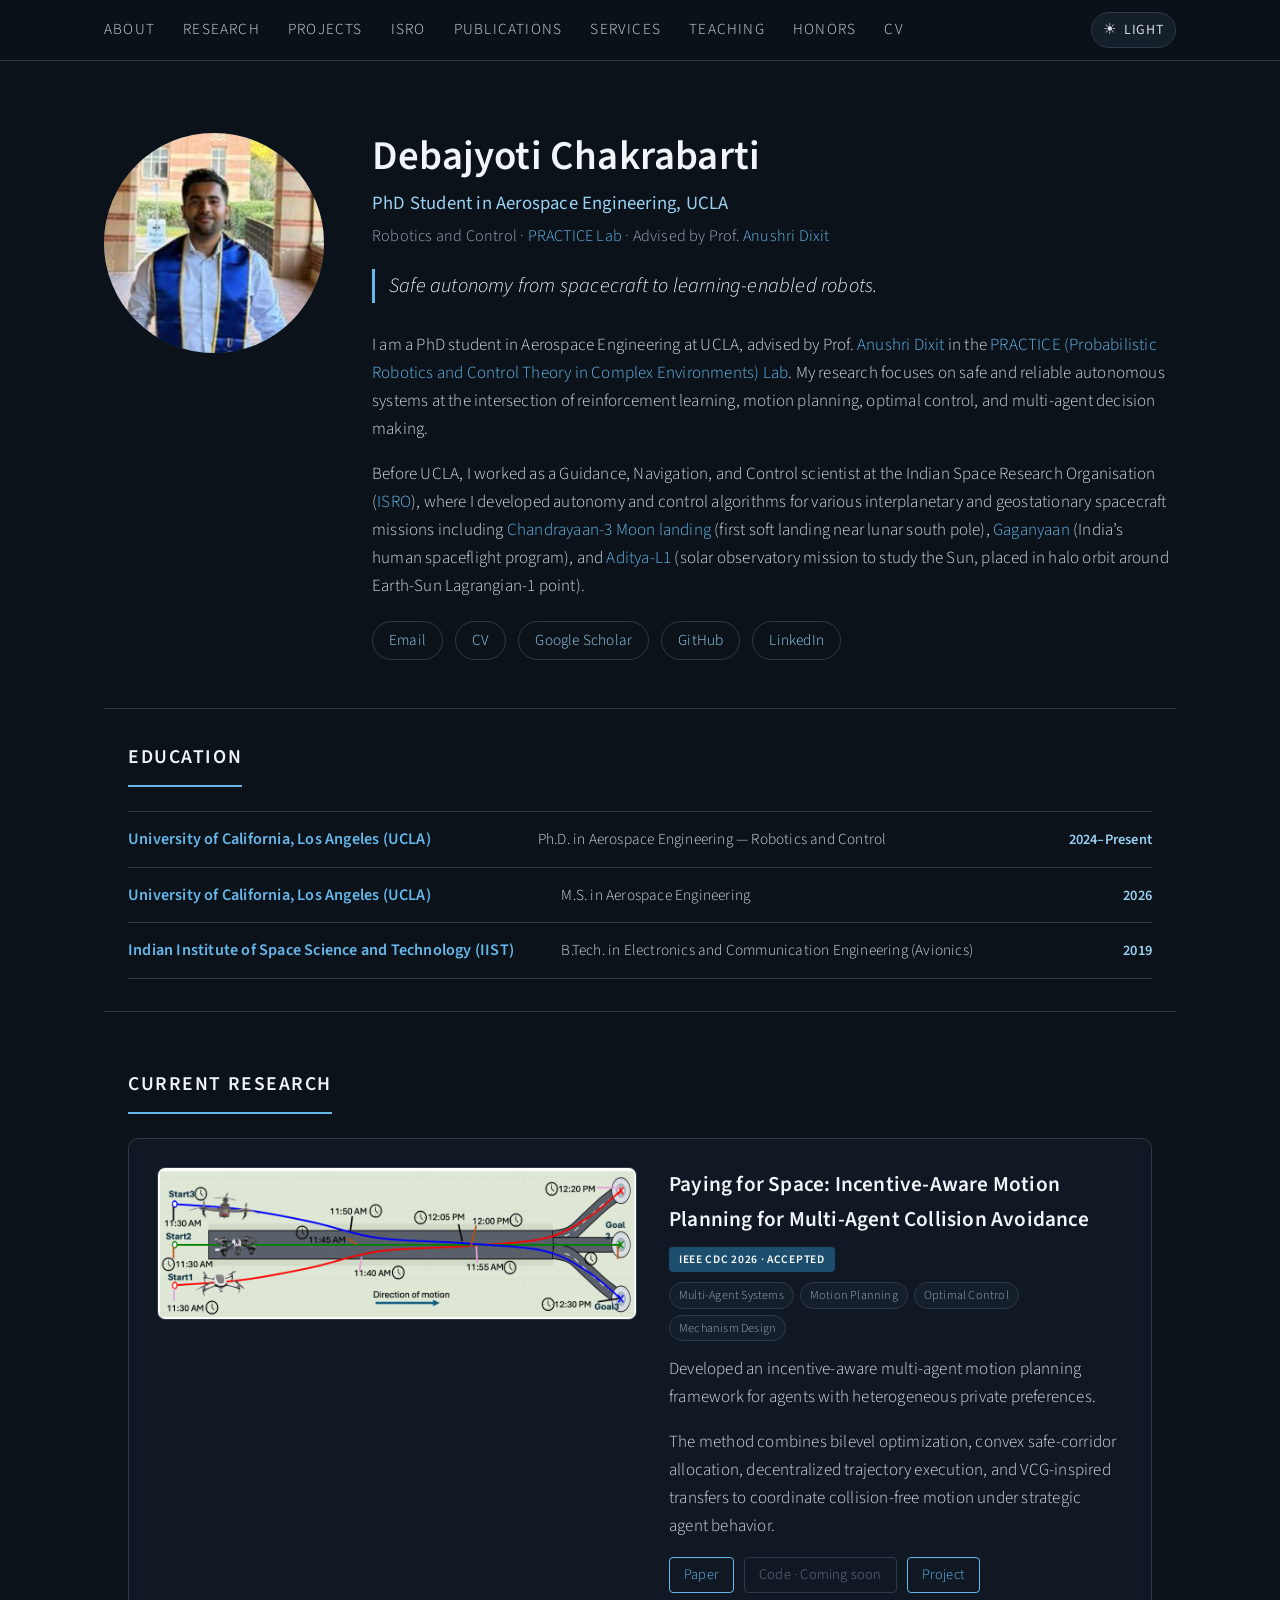
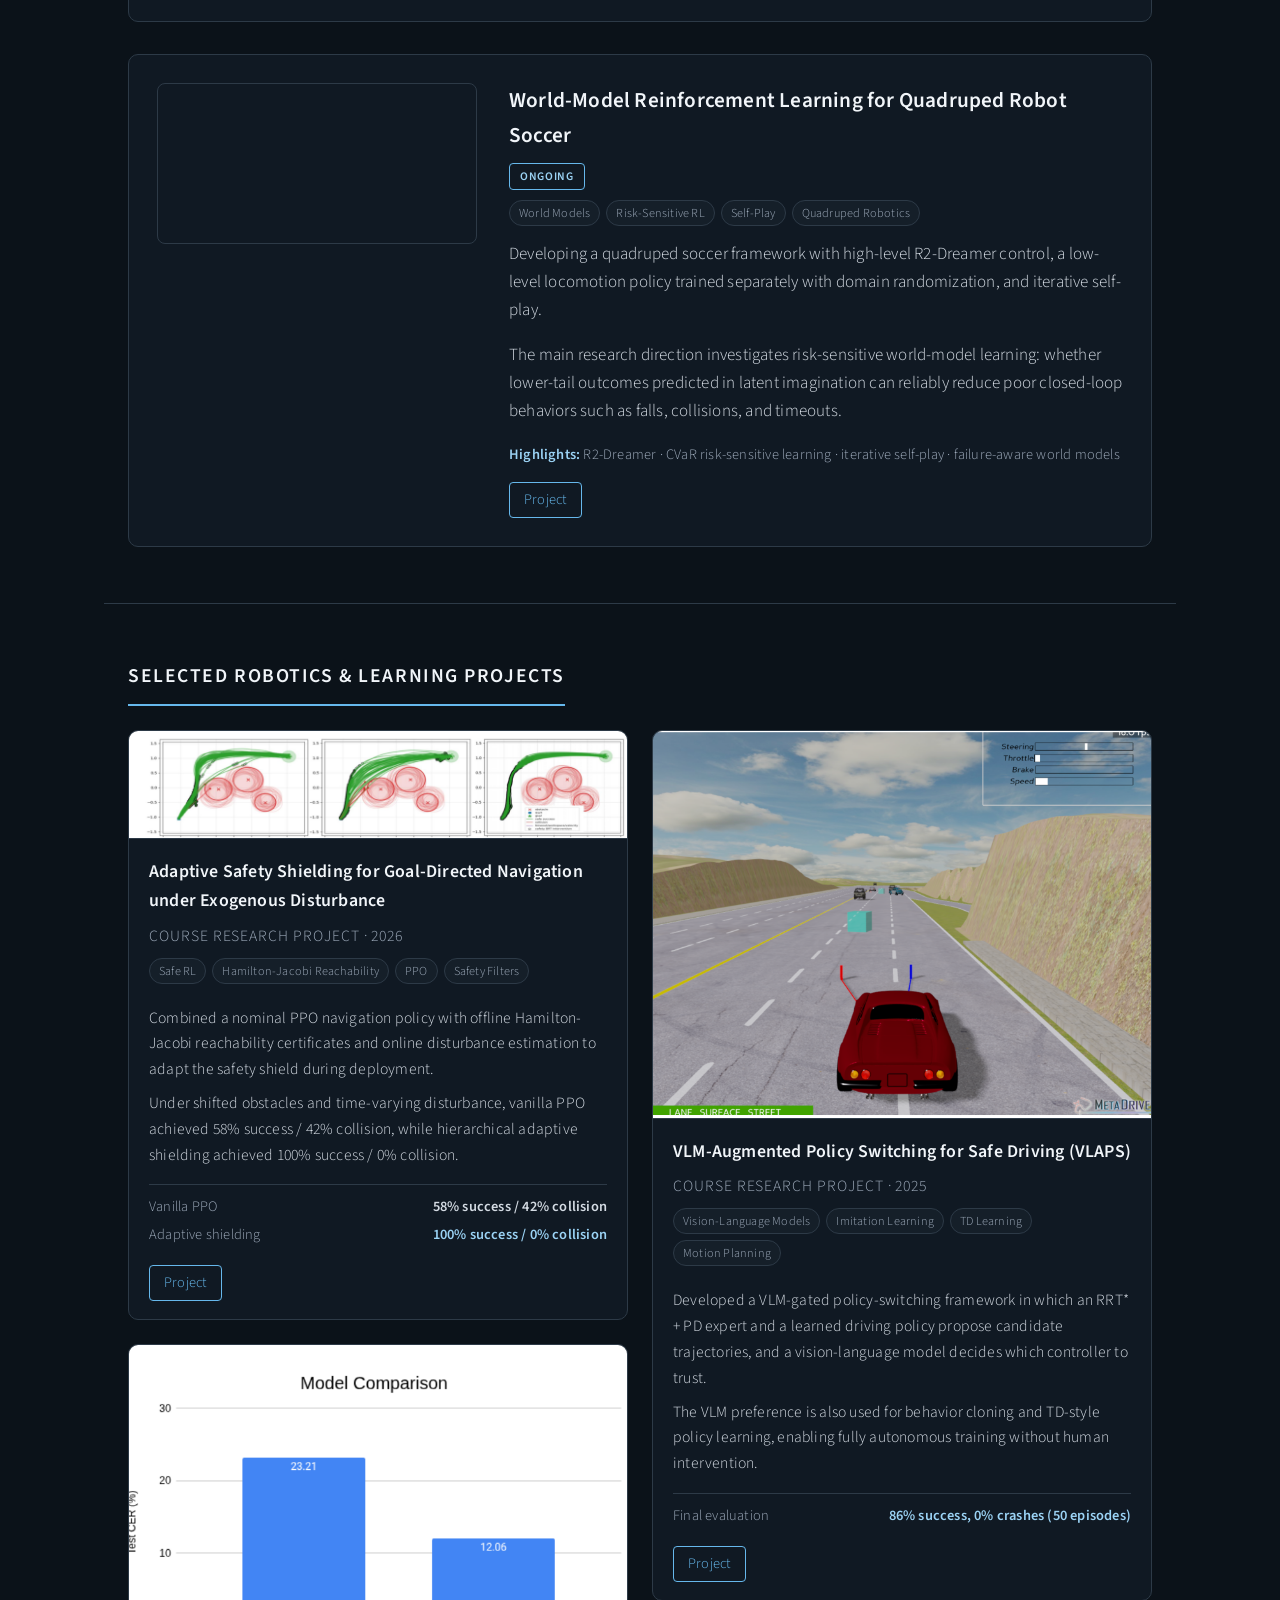
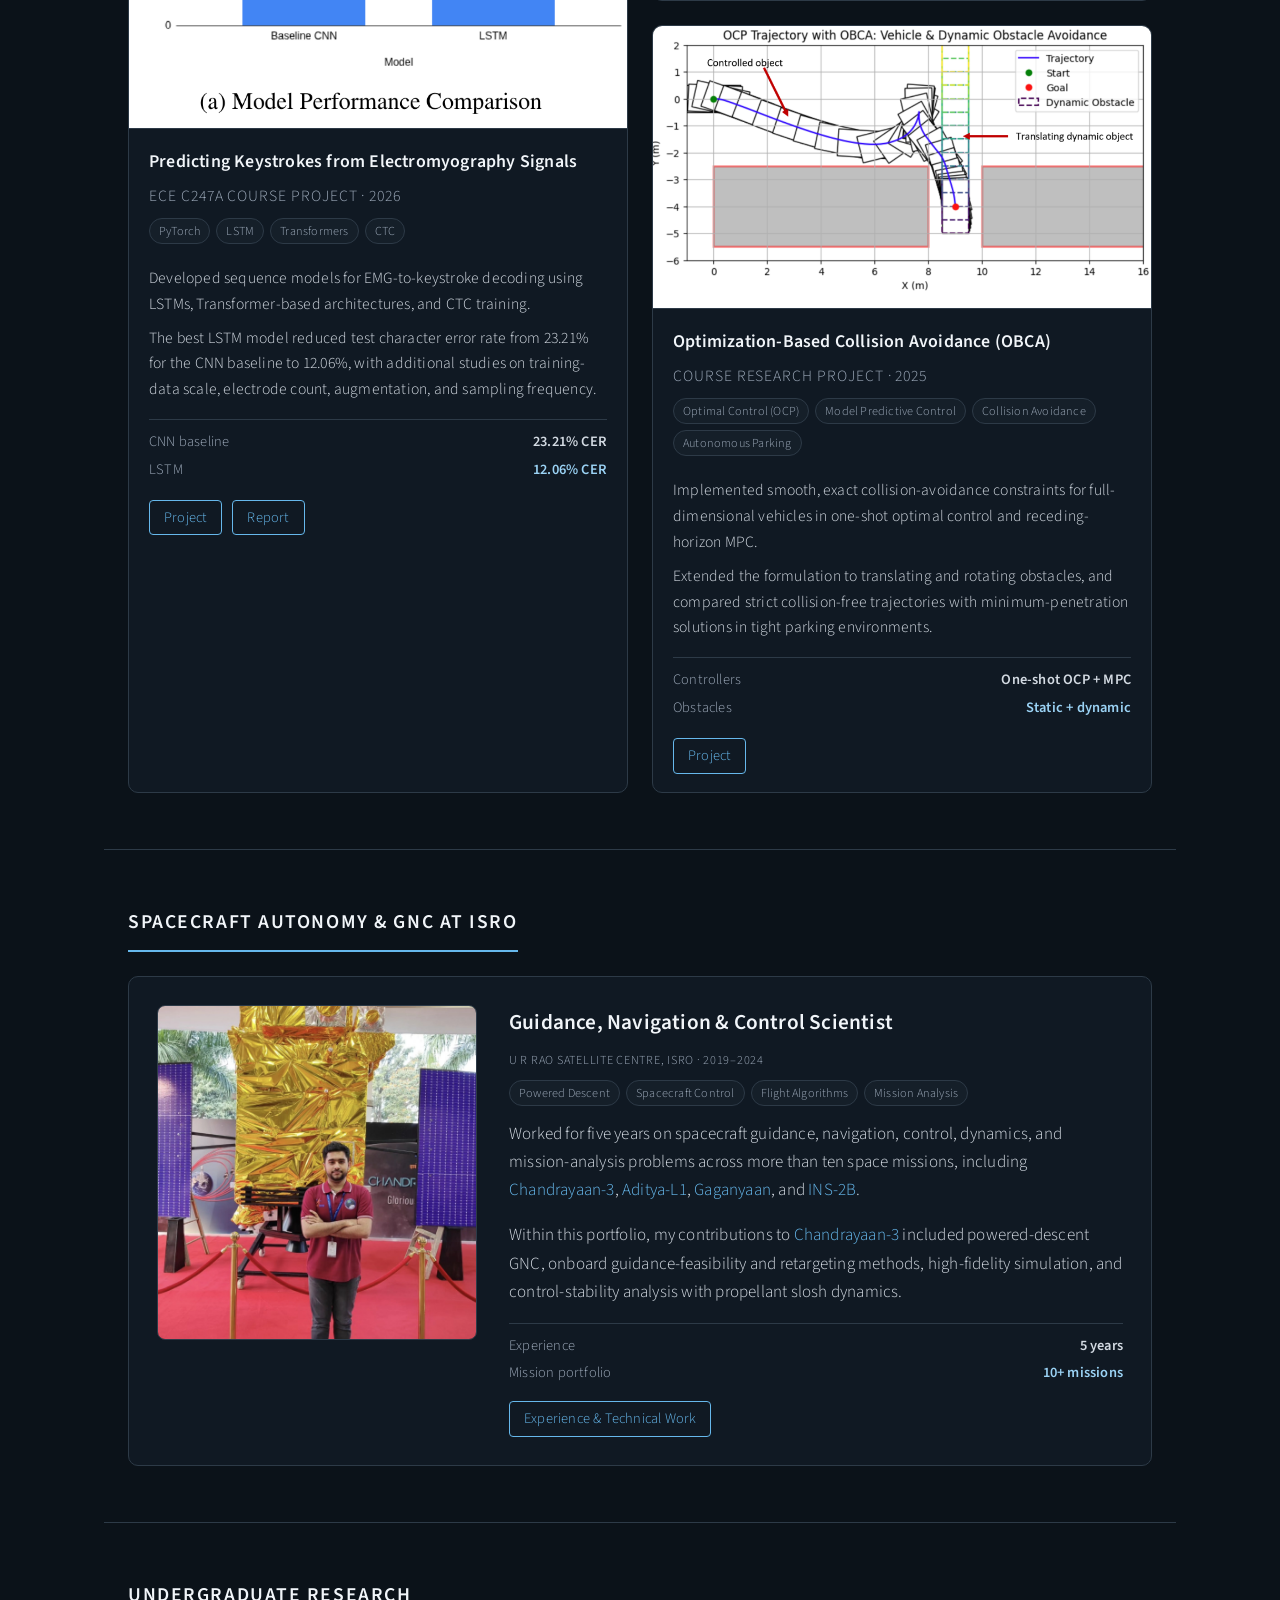
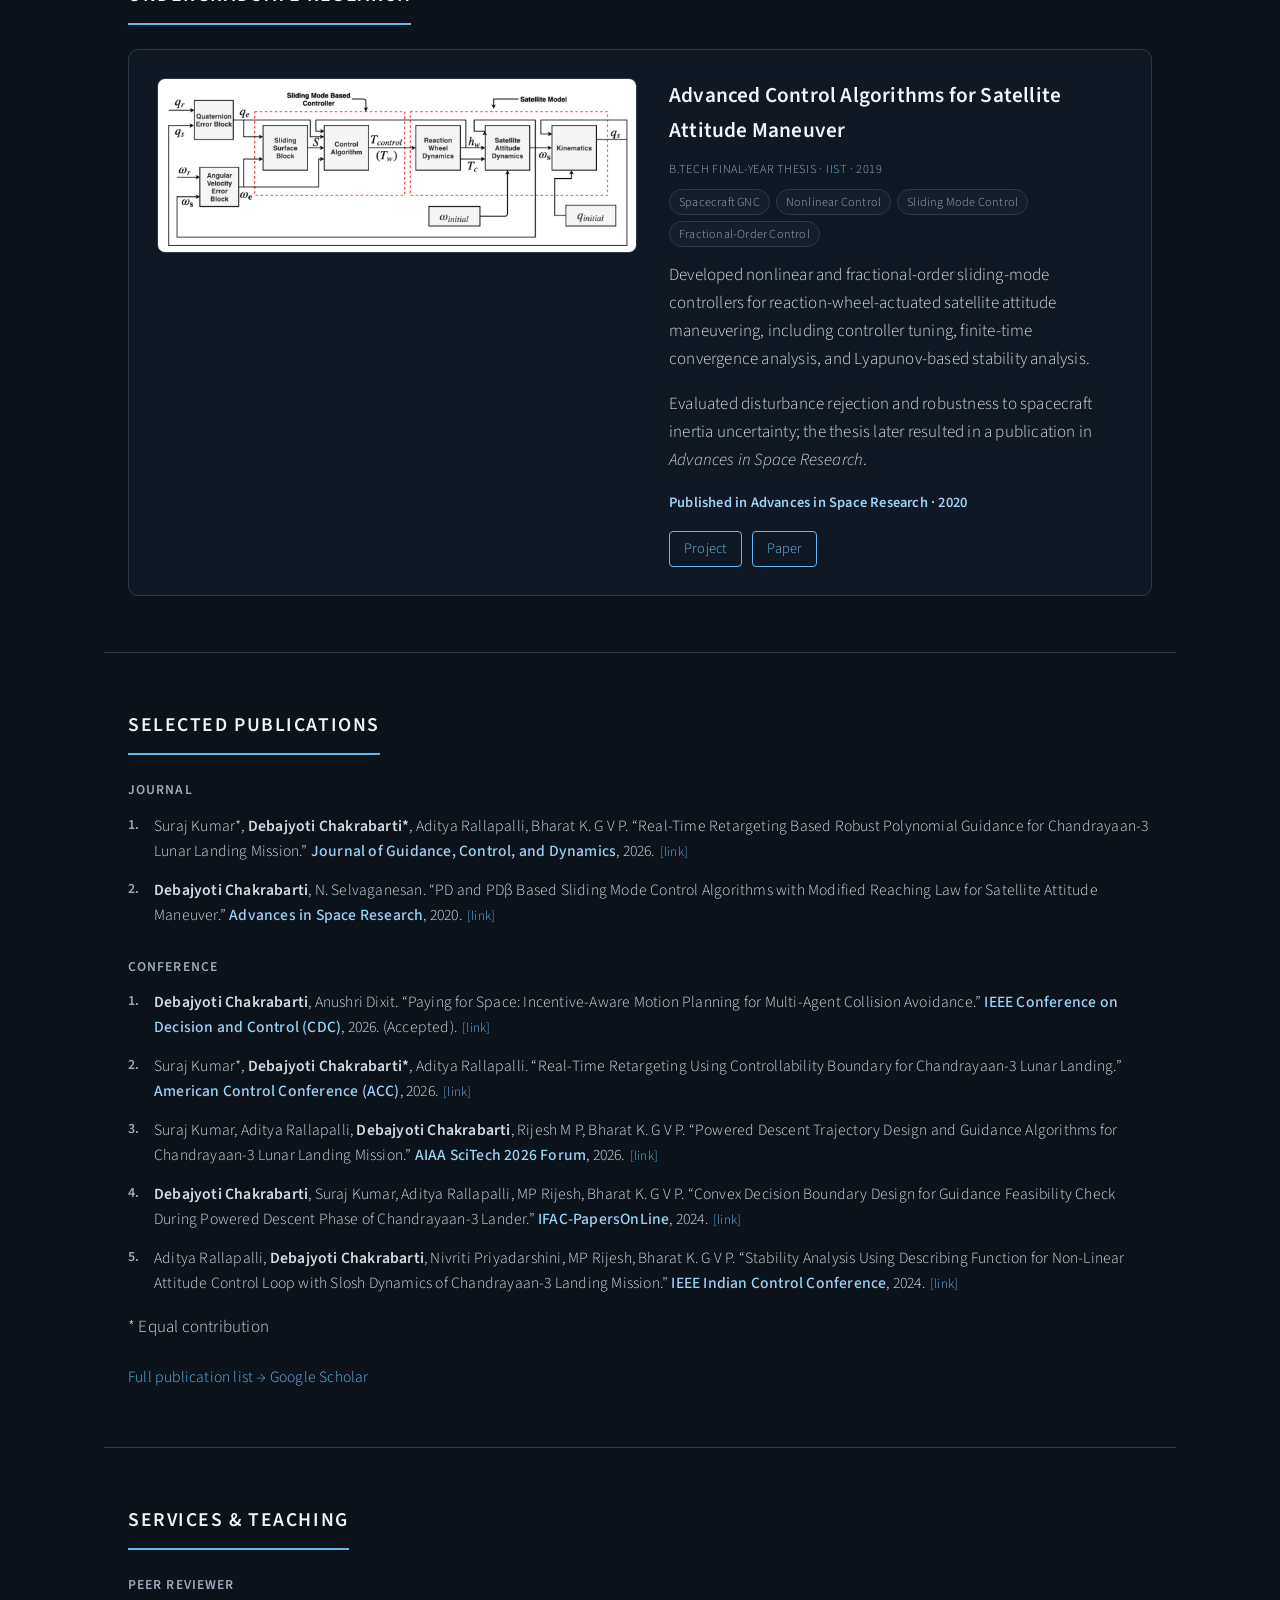
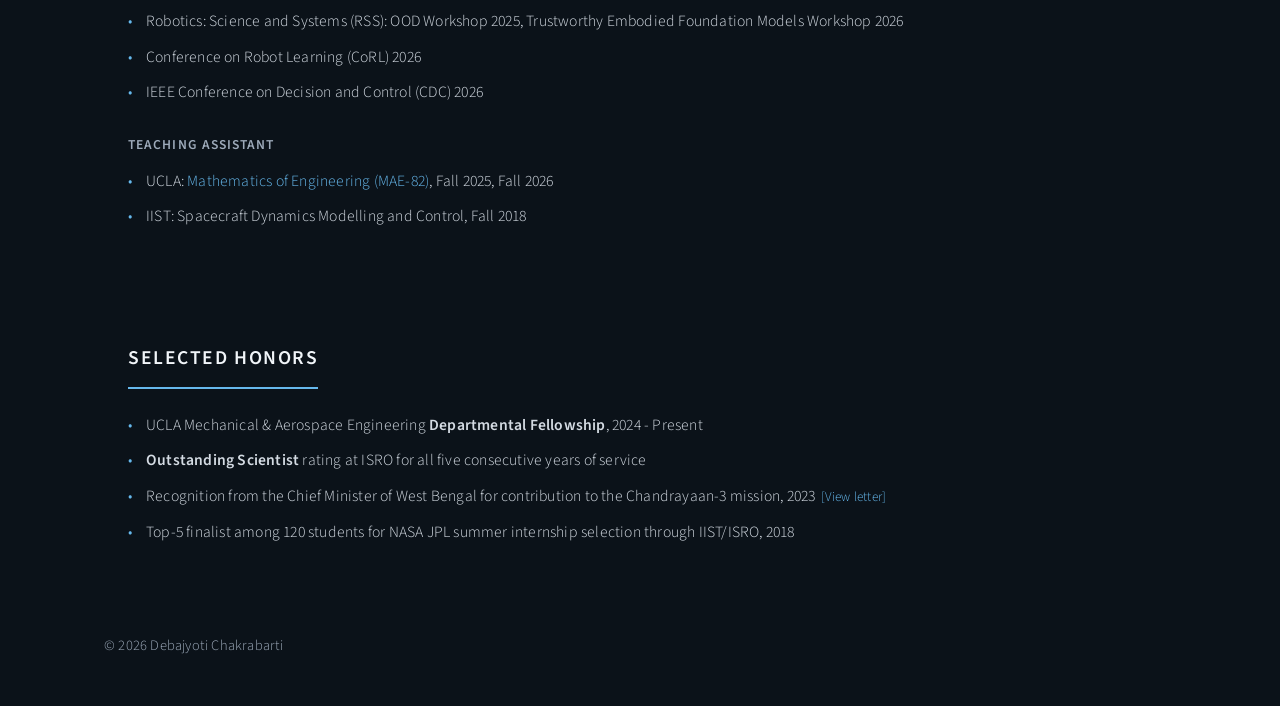
==== index.html @ e248efa3 "Refine Gaganyaan description" ====
<!DOCTYPE html>
<html lang="en">

<head>
    <meta charset="UTF-8" />
    <meta name="viewport" content="width=device-width, initial-scale=1" />
    <link href="https://fonts.googleapis.com/css2?family=Source+Sans+Pro:wght@200;300;400;600;700;900&display=swap"
        rel="stylesheet">
    <link rel="stylesheet" type="text/css" href="assets/css/style.css" />
    <script src="assets/js/theme.js"></script>
    <title>Debajyoti Chakrabarti</title>
    <link rel="icon" type="image/x-icon" href="assets/images/ucla.ico">
</head>

<body>
    <header id="header">
        <nav class="container nav">
            <a href="#about">About</a>
            <a href="#research">Research</a>
            <a href="#projects">Projects</a>
            <a href="#isro">ISRO</a>
            <a href="#publications">Publications</a>
            <a href="#service">Services</a>
            <a href="#teaching">Teaching</a>
            <a href="#honors">Honors</a>
            <a href="assets/pdf/Debajyoti_Chakrabarti_CV.pdf" target="_blank" rel="noopener">CV</a>
            <button class="theme-toggle" type="button" data-theme-toggle aria-label="Switch color theme">
                <span class="theme-toggle-icon" aria-hidden="true">&#9790;</span>
                <span class="theme-toggle-label">Dark</span>
            </button>
        </nav>
    </header>

    <main class="container">
        <section id="about" class="hero">
            <div class="avatar-placeholder" aria-hidden="true"><img src="assets/images/profile.png"
                    alt="Debajyoti Chakrabarti" class="avatar-img" /></div>
            <div class="hero-content">
                <h1>Debajyoti Chakrabarti</h1>
                <p class="role">PhD Student in Aerospace Engineering, UCLA</p>
                <p class="sub-role">Robotics and Control &middot; <a
                        href="https://practice-lab-ucla.github.io/">PRACTICE Lab</a> &middot; Advised by Prof. <a
                        href="https://scholar.google.com/citations?user=ADThnCAAAAAJ&hl=en">Anushri Dixit</a> </p>
                <p class="tagline">Safe autonomy from spacecraft to learning-enabled robots.</p>

                <p>I am a PhD student in Aerospace Engineering at UCLA, advised by Prof.  <a href="https://practice-lab-ucla.github.io/people/anushri_dixit/">Anushri Dixit</a> in the
                    <a href="https://practice-lab-ucla.github.io/">PRACTICE (Probabilistic Robotics and Control Theory in Complex Environments) Lab</a>. My research focuses on safe and
                    reliable autonomous systems at the intersection
                    of reinforcement learning, motion planning, optimal control, and multi-agent decision making.</p>

                <p>Before UCLA, I worked as a Guidance, Navigation, and Control scientist at the Indian Space
                    Research Organisation (<a href="https://www.isro.gov.in/">ISRO</a>), where I developed autonomy
                    and control algorithms for various interplanetary and geostationary spacecraft missions including
                    <a href="https://www.isro.gov.in/Chandrayaan3_Details.html">Chandrayaan-3 Moon landing</a> (first soft landing near lunar south pole),
                    <a href="https://www.isro.gov.in/Gaganyaan.html">Gaganyaan</a> (India&rsquo;s human spaceflight program), and
                    <a href="https://www.isro.gov.in/Aditya_L1-MissionDetails.html">Aditya-L1</a> (solar observatory mission to study the Sun, placed in halo orbit around Earth-Sun Lagrangian-1 point).</p>

                <div class="contact-row">
                    <a class="pill" href="mailto:debjyoti@ucla.edu">Email</a>
                    <a class="pill" href="assets/pdf/Debajyoti_Chakrabarti_CV.pdf" target="_blank" rel="noopener">CV</a>
                    <a class="pill" href="https://scholar.google.com/citations?user=LdqQbbIAAAAJ&hl=en">Google
                        Scholar</a>
                    <a class="pill" href="https://github.com/debajyotichakrabarti">GitHub</a>
                    <a class="pill" href="https://linkedin.com/in/debajyoti-chakrabarti">LinkedIn</a>
                </div>
            </div>
        </section>

        <div class="divider"></div>

        <section id="education" class="section section-compact">
            <h2>Education</h2>
            <div class="education-list">
                <div class="edu-row">
                    <div class="edu-institution"><a href="https://www.mae.ucla.edu/">University of California, Los
                            Angeles (UCLA)</a></div>
                    <div class="edu-degree">Ph.D. in Aerospace Engineering &mdash; Robotics and Control</div>
                    <div class="edu-year">2024&ndash;Present</div>
                </div>
                <div class="edu-row">
                    <div class="edu-institution"><a href="https://www.mae.ucla.edu/">University of California, Los
                            Angeles (UCLA)</a></div>
                    <div class="edu-degree">M.S. in Aerospace Engineering</div>
                    <div class="edu-year">2026</div>
                </div>
                <div class="edu-row">
                    <div class="edu-institution"><a href="https://iist.ac.in/">Indian Institute of Space Science
                            and Technology (IIST)</a></div>
                    <div class="edu-degree">B.Tech. in Electronics and Communication Engineering (Avionics)</div>
                    <div class="edu-year">2019</div>
                </div>
            </div>
        </section>

        <div class="divider"></div>

        <section id="research" class="section">
            <h2>Current Research</h2>
            <div class="feature-grid">
                <article class="feature-card">
                    <div class="feature-media is-wide">
                        <img src="assets/images/cdc_highres.png" class="card-image"
                            alt="Overview of the incentive-aware airspace allocation framework for multi-agent collision avoidance" />
                    </div>
                    <div class="feature-body">
                        <div class="feature-heading">
                            <h3>Paying for Space: Incentive-Aware Motion Planning for Multi-Agent Collision
                                Avoidance</h3>
                            <span class="badge badge-accepted">IEEE CDC 2026 &middot; Accepted</span>
                        </div>
                        <div class="tag-row">
                            <span class="tag">Multi-Agent Systems</span>
                            <span class="tag">Motion Planning</span>
                            <span class="tag">Optimal Control</span>
                            <span class="tag">Mechanism Design</span>
                        </div>
                        <p>Developed an incentive-aware multi-agent motion planning framework for agents with
                            heterogeneous private preferences.</p>
                        <p>The method combines bilevel optimization, convex safe-corridor allocation,
                            decentralized trajectory execution, and VCG-inspired transfers to coordinate
                            collision-free motion under strategic agent behavior.</p>
                        <div class="btn-row">
                            <a class="btn-link" href="assets/papers/Chakrabarti_Dixit_CDC2026_PayingForSpace.pdf"
                                target="_blank" rel="noopener">Paper</a>
                            <a href="#" class="btn-link disabled" onclick="alert('Coming soon'); return false;">Code
                                &middot; Coming soon</a>
                            <a class="btn-link" href="projects/paying-for-space.html">Project</a>
                        </div>
                    </div>
                </article>

                <article class="feature-card">
                    <div class="feature-media">
                        <video class="soccer-card-video" autoplay muted loop playsinline preload="metadata"
                            aria-label="Quadruped soccer policy completing a successful episode in simulation">
                            <source
                                src="assets/videos/projects/robot_soccer/Cvar_success_004_episode_000004.mp4"
                                type="video/mp4" />
                        </video>
                    </div>
                    <div class="feature-body">
                        <div class="feature-heading">
                            <h3>World-Model Reinforcement Learning for Quadruped Robot Soccer</h3>
                            <span class="badge badge-ongoing">Ongoing</span>
                        </div>
                        <div class="tag-row">
                            <span class="tag">World Models</span>
                            <span class="tag">Risk-Sensitive RL</span>
                            <span class="tag">Self-Play</span>
                            <span class="tag">Quadruped Robotics</span>
                        </div>
                        <p>Developing a quadruped soccer framework with high-level R2-Dreamer control, a low-level
                            locomotion policy trained separately with domain randomization, and iterative self-play.</p>
                        <p>The main research direction investigates risk-sensitive world-model learning: whether
                            lower-tail outcomes predicted in latent imagination can reliably reduce poor closed-loop
                            behaviors such as falls, collisions, and timeouts.</p>
                        <p class="highlight-line"><strong>Highlights:</strong> R2-Dreamer &middot; CVaR risk-sensitive
                            learning &middot; iterative self-play &middot; failure-aware world models</p>
                        <div class="btn-row">
                            <a class="btn-link" href="projects/robot-soccer.html">Project</a>
                        </div>
                    </div>
                </article>
            </div>
        </section>

        <div class="divider"></div>

        <section id="projects" class="section">
            <h2>Selected Robotics &amp; Learning Projects</h2>
            <div class="project-grid">
                <div class="project-column">
                <article class="project-card project-card-adaptive">
                    <img src="assets/images/projects/adaptive_shielding/card_results_home.png"
                        class="card-image"
                        alt="Comparison of low-disturbance BRT, switching BRT, and hierarchical BRT safety-shielding trajectories" />
                    <div class="project-card-body">
                        <h3>Adaptive Safety Shielding for Goal-Directed Navigation under Exogenous Disturbance</h3>
                        <p class="status-line">Course Research Project &middot; 2026</p>
                        <div class="tag-row">
                            <span class="tag">Safe RL</span>
                            <span class="tag">Hamilton-Jacobi Reachability</span>
                            <span class="tag">PPO</span>
                            <span class="tag">Safety Filters</span>
                        </div>
                        <p>Combined a nominal PPO navigation policy with offline Hamilton-Jacobi reachability
                            certificates and online disturbance estimation to adapt the safety shield during
                            deployment.</p>
                        <p>Under shifted obstacles and time-varying disturbance, vanilla PPO achieved 58% success
                            / 42% collision, while hierarchical adaptive shielding achieved 100% success / 0%
                            collision.</p>
                        <div class="stat-compare">
                            <div class="stat-row"><span class="stat-label">Vanilla PPO</span><span
                                    class="stat-value">58% success / 42% collision</span></div>
                            <div class="stat-row"><span class="stat-label">Adaptive shielding</span><span
                                    class="stat-value stat-highlight">100% success / 0% collision</span></div>
                        </div>
                        <div class="btn-row" style="margin-top: 10px;">
                            <a class="btn-link" href="projects/adaptive-safety-shielding.html">Project</a>
                        </div>
                    </div>
                </article>

                <article class="project-card project-card-emg">
                    <img src="assets/images/projects/emg_keystrokes/card_model_comparison.png" class="card-image"
                        alt="Bar chart comparing test character error rate: 23.21% for the CNN baseline versus 12.06% for the LSTM model" />
                    <div class="project-card-body">
                        <h3>Predicting Keystrokes from Electromyography Signals</h3>
                        <p class="status-line">ECE C247A Course Project &middot; 2026</p>
                        <div class="tag-row">
                            <span class="tag">PyTorch</span>
                            <span class="tag">LSTM</span>
                            <span class="tag">Transformers</span>
                            <span class="tag">CTC</span>
                        </div>
                        <p>Developed sequence models for EMG-to-keystroke decoding using LSTMs,
                            Transformer-based architectures, and CTC training.</p>
                        <p>The best LSTM model reduced test character error rate from 23.21% for the CNN
                            baseline to 12.06%, with additional studies on training-data scale, electrode count,
                            augmentation, and sampling frequency.</p>
                        <div class="stat-compare">
                            <div class="stat-row"><span class="stat-label">CNN baseline</span><span
                                    class="stat-value">23.21% CER</span></div>
                            <div class="stat-row"><span class="stat-label">LSTM</span><span
                                    class="stat-value stat-highlight">12.06% CER</span></div>
                        </div>
                        <div class="btn-row" style="margin-top: 10px;">
                            <a class="btn-link" href="projects/emg-keystrokes.html">Project</a>
                            <a class="btn-link" href="assets/docs/projects/emg_keystrokes/report.pdf"
                                target="_blank" rel="noopener">Report</a>
                        </div>
                    </div>
                </article>

                </div>
                <div class="project-column">

                <article class="project-card project-card-vlaps">
                    <img src="assets/images/projects/vlaps/card_policy_visualization.png" class="card-image"
                        alt="Expert (red) and learner (blue) trajectory rollouts overlaid on the ego-view before VLM evaluation" />
                    <div class="project-card-body">
                        <h3>VLM-Augmented Policy Switching for Safe Driving (VLAPS)</h3>
                        <p class="status-line">Course Research Project &middot; 2025</p>
                        <div class="tag-row">
                            <span class="tag">Vision-Language Models</span>
                            <span class="tag">Imitation Learning</span>
                            <span class="tag">TD Learning</span>
                            <span class="tag">Motion Planning</span>
                        </div>
                        <p>Developed a VLM-gated policy-switching framework in which an RRT* + PD expert and a
                            learned driving policy propose candidate trajectories, and a vision-language model
                            decides which controller to trust.</p>
                        <p>The VLM preference is also used for behavior cloning and TD-style policy learning,
                            enabling fully autonomous training without human intervention.</p>
                        <div class="stat-compare">
                            <div class="stat-row"><span class="stat-label">Final evaluation</span><span
                                    class="stat-value stat-highlight">86% success, 0% crashes (50 episodes)</span>
                            </div>
                        </div>
                        <div class="btn-row" style="margin-top: 10px;">
                            <a class="btn-link" href="projects/vlaps.html">Project</a>
                        </div>
                    </div>
                </article>

                <article class="project-card project-card-obca">
                    <img src="assets/images/projects/obca/card_parking.png" class="card-image"
                        alt="Optimization-based vehicle trajectory navigating around a translating obstacle into a reverse-parking space" />
                    <div class="project-card-body">
                        <h3>Optimization-Based Collision Avoidance (OBCA)</h3>
                        <p class="status-line">Course Research Project &middot; 2025</p>
                        <div class="tag-row">
                            <span class="tag">Optimal Control (OCP)</span>
                            <span class="tag">Model Predictive Control</span>
                            <span class="tag">Collision Avoidance</span>
                            <span class="tag">Autonomous Parking</span>
                        </div>
                        <p>Implemented smooth, exact collision-avoidance constraints for full-dimensional vehicles
                            in one-shot optimal control and receding-horizon MPC.</p>
                        <p>Extended the formulation to translating and rotating obstacles, and compared strict
                            collision-free trajectories with minimum-penetration solutions in tight parking
                            environments.</p>
                        <div class="stat-compare">
                            <div class="stat-row"><span class="stat-label">Controllers</span><span
                                    class="stat-value">One-shot OCP + MPC</span></div>
                            <div class="stat-row"><span class="stat-label">Obstacles</span><span
                                    class="stat-value stat-highlight">Static + dynamic</span></div>
                        </div>
                        <div class="btn-row" style="margin-top: 10px;">
                            <a class="btn-link" href="projects/optimization-based-collision-avoidance.html">Project</a>
                        </div>
                    </div>
                </article>
                </div>
            </div>
        </section>

        <div class="divider"></div>

        <section id="isro" class="section">
            <h2>Spacecraft Autonomy &amp; GNC at ISRO</h2>
            <div class="feature-grid">
                <article class="feature-card">
                    <div class="feature-media">
                        <img src="assets/images/isro/debajyoti_chandrayaan3.jpg" class="card-image"
                            alt="Debajyoti Chakrabarti standing in front of a Chandrayaan-3 lander display at ISRO" />
                    </div>
                    <div class="feature-body">
                        <div class="feature-heading">
                            <h3>Guidance, Navigation &amp; Control Scientist</h3>
                        </div>
                        <p class="status-line">U R Rao Satellite Centre, ISRO &middot; 2019&ndash;2024</p>
                        <div class="tag-row" style="margin-top: 10px;">
                            <span class="tag">Powered Descent</span>
                            <span class="tag">Spacecraft Control</span>
                            <span class="tag">Flight Algorithms</span>
                            <span class="tag">Mission Analysis</span>
                        </div>
                        <p>Worked for five years on spacecraft guidance, navigation, control, dynamics, and
                            mission-analysis problems across more than ten space missions, including
                            <a href="https://www.isro.gov.in/Chandrayaan3_Details.html" target="_blank" rel="noopener">Chandrayaan-3</a>,
                            <a href="https://www.isro.gov.in/Aditya_L1-MissionDetails.html" target="_blank" rel="noopener">Aditya-L1</a>,
                            <a href="https://www.isro.gov.in/Gaganyaan.html" target="_blank" rel="noopener">Gaganyaan</a>, and
                            <a href="https://space.skyrocket.de/doc_sdat/ins-2b.htm" target="_blank" rel="noopener">INS-2B</a>.</p>
                        <p>Within this portfolio, my contributions to <a
                                href="https://www.isro.gov.in/Chandrayaan3_Details.html" target="_blank"
                                rel="noopener">Chandrayaan-3</a> included powered-descent GNC, onboard
                            guidance-feasibility and retargeting methods, high-fidelity simulation, and
                            control-stability analysis with propellant slosh dynamics.</p>
                        <div class="stat-compare">
                            <div class="stat-row"><span class="stat-label">Experience</span><span
                                    class="stat-value">5 years</span></div>
                            <div class="stat-row"><span class="stat-label">Mission portfolio</span><span
                                    class="stat-value stat-highlight">10+ missions</span></div>
                        </div>
                        <div class="btn-row" style="margin-top: 16px;">
                            <a class="btn-link" href="projects/isro-gnc.html">Experience &amp; Technical Work</a>
                        </div>
                    </div>
                </article>
            </div>
        </section>

        <div class="divider"></div>

        <section id="earlier-research" class="section">
            <h2>Undergraduate Research</h2>
            <div class="feature-grid">
                <article class="feature-card">
                    <div class="feature-media is-wide">
                        <img src="assets/images/projects/satellite_attitude_control/card_control_architecture.png"
                            class="card-image"
                            alt="Published block diagram of the sliding-mode satellite attitude-control system" />
                    </div>
                    <div class="feature-body">
                        <div class="feature-heading">
                            <h3>Advanced Control Algorithms for Satellite Attitude Maneuver</h3>
                        </div>
                        <p class="status-line">B.Tech Final-Year Thesis &middot; <a href="https://www.iist.ac.in/"
                                target="_blank" rel="noopener">IIST</a> &middot; 2019</p>
                        <div class="tag-row" style="margin-top: 10px;">
                            <span class="tag">Spacecraft GNC</span>
                            <span class="tag">Nonlinear Control</span>
                            <span class="tag">Sliding Mode Control</span>
                            <span class="tag">Fractional-Order Control</span>
                        </div>
                        <p>Developed nonlinear and fractional-order sliding-mode controllers for
                            reaction-wheel-actuated satellite attitude maneuvering, including controller tuning,
                            finite-time convergence analysis, and Lyapunov-based stability analysis.</p>
                        <p>Evaluated disturbance rejection and robustness to spacecraft inertia uncertainty; the
                            thesis later resulted in a publication in <em>Advances in Space Research</em>.</p>
                        <p class="highlight-line"><strong>Published in Advances in Space Research &middot;
                                2020</strong></p>
                        <div class="btn-row">
                            <a class="btn-link" href="projects/satellite-attitude-control.html">Project</a>
                            <a class="btn-link"
                                href="assets/docs/projects/satellite_attitude_control/paper.pdf" target="_blank"
                                rel="noopener">Paper</a>
                        </div>
                    </div>
                </article>
            </div>
        </section>

        <div class="divider"></div>

        <section id="publications" class="section">
            <h2>Selected Publications</h2>

            <h3 class="pub-subheading">Journal</h3>
            <ol class="pub-list">
                <li>Suraj Kumar*, <strong>Debajyoti Chakrabarti*</strong>, Aditya Rallapalli, Bharat K. G V P.
                    &ldquo;Real-Time Retargeting Based Robust Polynomial Guidance for Chandrayaan-3 Lunar Landing
                    Mission.&rdquo; <span class="pub-venue">Journal of Guidance, Control, and Dynamics</span>,
                    2026.
                    <a href="https://arc.aiaa.org/doi/abs/10.2514/1.G008733" class="pub-link" target="_blank"
                        rel="noopener">[link]</a>
                </li>
                <li><strong>Debajyoti Chakrabarti</strong>, N. Selvaganesan. &ldquo;PD and PD&beta; Based Sliding
                    Mode Control Algorithms with Modified Reaching Law for Satellite Attitude Maneuver.&rdquo;
                    <span class="pub-venue">Advances in Space Research</span>, 2020.
                    <a href="https://doi.org/10.1016/j.asr.2019.11.005"
                        class="pub-link" target="_blank" rel="noopener">[link]</a>
                </li>
            </ol>

            <h3 class="pub-subheading">Conference</h3>
            <ol class="pub-list">
                <li><strong>Debajyoti Chakrabarti</strong>, Anushri Dixit. &ldquo;Paying for Space: Incentive-Aware
                    Motion Planning for Multi-Agent Collision Avoidance.&rdquo;
                    <span class="pub-venue">IEEE Conference on Decision and Control (CDC)</span>, 2026.
                    (Accepted).
                    <a href="assets/papers/Chakrabarti_Dixit_CDC2026_PayingForSpace.pdf" class="pub-link"
                        target="_blank" rel="noopener">[link]</a>
                </li>
                <li>Suraj Kumar*, <strong>Debajyoti Chakrabarti*</strong>, Aditya Rallapalli. &ldquo;Real-Time
                    Retargeting Using Controllability Boundary for Chandrayaan-3 Lunar Landing.&rdquo;
                    <span class="pub-venue">American Control Conference (ACC)</span>, 2026.
                    <a href="https://arxiv.org/abs/2605.29412" class="pub-link" target="_blank"
                        rel="noopener">[link]</a>
                </li>
                <li>Suraj Kumar, Aditya Rallapalli, <strong>Debajyoti Chakrabarti</strong>, Rijesh M P, Bharat K.
                    G V P. &ldquo;Powered Descent Trajectory Design and Guidance Algorithms for Chandrayaan-3
                    Lunar Landing Mission.&rdquo; <span class="pub-venue">AIAA SciTech 2026 Forum</span>, 2026.
                    <a href="https://arc.aiaa.org/doi/abs/10.2514/6.2026-2537" class="pub-link" target="_blank"
                        rel="noopener">[link]</a>
                </li>
                <li><strong>Debajyoti Chakrabarti</strong>, Suraj Kumar, Aditya Rallapalli, MP Rijesh, Bharat K. G
                    V P. &ldquo;Convex Decision Boundary Design for Guidance Feasibility Check During Powered
                    Descent Phase of Chandrayaan-3 Lander.&rdquo; <span class="pub-venue">IFAC-PapersOnLine</span>,
                    2024.
                    <a href="https://doi.org/10.1016/j.ifacol.2024.05.021"
                        class="pub-link" target="_blank" rel="noopener">[link]</a>
                </li>
                <li>Aditya Rallapalli, <strong>Debajyoti Chakrabarti</strong>, Nivriti Priyadarshini, MP Rijesh,
                    Bharat K. G V P. &ldquo;Stability Analysis Using Describing Function for Non-Linear Attitude
                    Control Loop with Slosh Dynamics of Chandrayaan-3 Landing Mission.&rdquo;
                    <span class="pub-venue">IEEE Indian Control Conference</span>, 2024.
                    <a href="https://ieeexplore.ieee.org/abstract/document/10883682" class="pub-link"
                        target="_blank" rel="noopener">[link]</a>
                </li>
            </ol>
            <p> </p>
            <p>* Equal contribution </p>
            <p class="pub-scholar"><a
                    href="https://scholar.google.com/citations?user=LdqQbbIAAAAJ&hl=en">Full publication list
                    &rarr; Google Scholar</a></p>
        </section>

        <div class="divider"></div>

        <section id="service" class="section">
            <h2>Services & Teaching</h2>
            <h3 class="pub-subheading">Peer Reviewer</h3>
            <ul class="simple-list">
                <li>Robotics: Science and Systems (RSS): OOD Workshop 2025, Trustworthy Embodied Foundation Models Workshop 2026</li>
                <li>Conference on Robot Learning (CoRL) 2026</li>
                <li>IEEE Conference on Decision and Control (CDC) 2026</li>
            </ul>
            <h3 id="teaching" class="pub-subheading">Teaching Assistant</h3>
            <ul class="simple-list">
                <li>UCLA: <a
                        href="https://catalog.registrar.ucla.edu/course/2024/mechae82?siteYear=2024"> Mathematics of Engineering (MAE-82)</a>, Fall 2025, Fall 2026 </li>
                <li>IIST: Spacecraft Dynamics Modelling and Control, Fall 2018</li>
            </ul>
        </section>

        <section id="honors" class="section">
            <h2>Selected Honors</h2>
            <ul class="simple-list">
                <li>UCLA Mechanical &amp; Aerospace Engineering <strong>Departmental Fellowship</strong>, 2024 -
                    Present</li>
                <li><strong>Outstanding Scientist</strong> rating at ISRO for all five consecutive years of
                    service</li>
                <li>Recognition from the Chief Minister of West Bengal for contribution to the Chandrayaan-3
                    mission, 2023
                    <a href="assets/images/chandrayaan3_cm_letter.png" class="pub-link" target="_blank"
                        rel="noopener">[View letter]</a>
                </li>
                <li>Top-5 finalist among 120 students for NASA JPL summer internship selection through
                    IIST/ISRO, 2018</li>
            </ul>
        </section>
    </main>

    <footer class="container footer">
        <p>&copy; 2026 Debajyoti Chakrabarti</p>
    </footer>
</body>

</html>
---- assets/css/style.css ----
:root {
    --grey: #444;
    --grey-light: #6b7280;
    --border: #e2e5ea;
    --surface: #f7f8fa;
    --background: #fff;
    --card: #fff;
    --header-bg: rgba(255, 255, 255, 0.85);
    --disabled: #b7bcc4;
    --navy-dark: #0d2438;
    --navy: #1d4e6e;
    --solid-navy: #1d4e6e;
    --accent: #2774ae; /* UCLA blue */
    --max-width: 1120px;
}

html[data-theme="dark"] {
    --grey: #d4dbe3;
    --grey-light: #9daaba;
    --border: #2d3a47;
    --surface: #151f29;
    --background: #0b1219;
    --card: #101923;
    --header-bg: rgba(11, 18, 25, 0.9);
    --disabled: #667482;
    --navy-dark: #f1f5f9;
    --navy: #9bd3f5;
    --accent: #66b8ec;
}

* {
    box-sizing: border-box;
}

html, body {
    margin: 0;
    padding: 0;
}

html {
    background: var(--background);
}

body {
    font-family: 'Source Sans Pro', sans-serif;
    font-size: 17px;
    font-weight: 300;
    letter-spacing: 0.2px;
    color: var(--grey);
    line-height: 1.65;
    background: var(--background);
    transition: background-color 0.2s ease, color 0.2s ease;
}

p {
    margin: 0 0 1em 0;
}

a {
    text-decoration: none;
    color: var(--accent);
}

a:hover {
    text-decoration: underline;
}

h1, h2 {
    font-weight: 600;
    color: var(--navy-dark);
    letter-spacing: 0.2px;
}

b, strong {
    font-weight: 600;
}

.container {
    max-width: var(--max-width);
    margin: 0 auto;
    padding: 0 24px;
}

/**************************************************/

#header {
    position: sticky;
    top: 0;
    z-index: 999;
    background: var(--header-bg);
    backdrop-filter: blur(8px);
    border-bottom: 1px solid var(--border);
}

.nav {
    display: flex;
    align-items: center;
    gap: 28px;
    height: 60px;
    flex-wrap: wrap;
}

.nav a, .nav .nav-disabled {
    font-size: 0.9em;
    text-transform: uppercase;
    letter-spacing: 0.08em;
    color: var(--grey);
    transition: color 0.2s ease;
}

.nav a:hover {
    color: var(--accent);
    text-decoration: none;
}

.theme-toggle {
    display: inline-flex;
    align-items: center;
    gap: 7px;
    margin-left: auto;
    padding: 6px 11px;
    border: 1px solid var(--border);
    border-radius: 999px;
    background: var(--surface);
    color: var(--grey);
    font: inherit;
    font-size: 0.82em;
    font-weight: 400;
    text-transform: uppercase;
    letter-spacing: 0.06em;
    cursor: pointer;
}

.theme-toggle:hover {
    color: var(--accent);
    border-color: var(--accent);
}

.theme-toggle-icon {
    font-size: 1.1em;
    line-height: 1;
}

.nav-disabled {
    color: var(--disabled);
    cursor: default;
}

/**************************************************/

.hero {
    display: flex;
    align-items: flex-start;
    gap: 48px;
    padding: 72px 0 48px 0;
}

.avatar-placeholder {
    flex: 0 0 auto;
    width: 220px;
    height: 220px;
    border-radius: 50%;
    background: var(--solid-navy);
    color: #fff;
    display: flex;
    align-items: center;
    justify-content: center;
    font-size: 2.4em;
    font-weight: 600;
    letter-spacing: 0.05em;
    overflow: hidden;
}

.avatar-img {
    width: 100%;
    height: 100%;
    object-fit: cover;
    object-position: 50% 12%;
    display: block;
}

.hero-content {
    flex: 1 1 auto;
    min-width: 0;
}

.hero h1 {
    font-size: 2.4em;
    margin: 0 0 8px 0;
    line-height: 1.15;
}

.role {
    font-size: 1.1em;
    color: var(--navy);
    font-weight: 400;
    margin: 0 0 4px 0;
}

.sub-role {
    font-size: 0.95em;
    color: var(--grey-light);
    margin: 0 0 20px 0;
}

.tagline {
    font-size: 1.2em;
    font-style: italic;
    color: var(--navy-dark);
    border-left: 3px solid var(--accent);
    padding-left: 14px;
    margin: 0 0 28px 0;
}

.contact-row {
    display: flex;
    flex-wrap: wrap;
    gap: 12px;
    margin-top: 20px;
}

.pill {
    display: inline-block;
    padding: 6px 16px;
    border: 1px solid var(--border);
    border-radius: 999px;
    font-size: 0.9em;
    color: var(--navy);
}

.pill:hover {
    border-color: var(--accent);
    text-decoration: none;
    background: var(--surface);
}

.pill.nav-disabled {
    color: var(--disabled);
    border-color: var(--border);
}

.pill.nav-disabled:hover {
    background: none;
    border-color: var(--border);
}

/**************************************************/

.divider {
    max-width: var(--max-width);
    margin: 0 auto;
    border-bottom: 1px solid var(--border);
}

.section {
    max-width: var(--max-width);
    margin: 0 auto;
    padding: 56px 24px;
}

.section h2 {
    font-size: 1.15em;
    text-transform: uppercase;
    letter-spacing: 0.08em;
    margin: 0 0 24px 0;
    padding-bottom: 12px;
    border-bottom: 2px solid var(--accent);
    display: inline-block;
}

.placeholder-note {
    color: var(--grey-light);
    font-style: italic;
}

/**************************************************/
/* Publications, Service, Honors: subtle subheadings, compact lists */

.pub-subheading {
    font-size: 0.8em;
    text-transform: uppercase;
    letter-spacing: 0.08em;
    color: var(--grey-light);
    font-weight: 600;
    margin: 28px 0 12px 0;
}

.pub-subheading:first-of-type {
    margin-top: 0;
}

.pub-list {
    list-style: none;
    counter-reset: pub-counter;
    margin: 0;
    padding: 0;
    display: flex;
    flex-direction: column;
    gap: 14px;
}

.pub-list li {
    counter-increment: pub-counter;
    position: relative;
    padding-left: 26px;
    font-size: 0.92em;
    line-height: 1.6;
    color: var(--grey);
}

.pub-list li::before {
    content: counter(pub-counter) ".";
    position: absolute;
    left: 0;
    top: 0;
    color: var(--grey-light);
    font-weight: 600;
    font-size: 0.9em;
}

.pub-venue {
    color: var(--navy);
    font-weight: 500;
}

.pub-link {
    font-size: 0.85em;
    color: var(--accent);
    margin-left: 2px;
}

.pub-link.disabled {
    color: var(--disabled);
    cursor: default;
}

.pub-scholar {
    margin: 24px 0 0 0;
    font-size: 0.92em;
}

.simple-list {
    list-style: none;
    margin: 0;
    padding: 0;
    display: flex;
    flex-direction: column;
    gap: 10px;
}

.simple-list li {
    position: relative;
    padding-left: 18px;
    font-size: 0.92em;
    color: var(--grey);
}

.simple-list li::before {
    content: "\2022";
    position: absolute;
    left: 0;
    color: var(--accent);
}

/**************************************************/
/* Education: compact 3-column timeline */

.section-compact {
    padding: 32px 24px;
}

.education-list {
    display: flex;
    flex-direction: column;
    border-top: 1px solid var(--border);
}

.edu-row {
    display: grid;
    grid-template-columns: 1.3fr 1.7fr auto;
    align-items: baseline;
    gap: 16px;
    padding: 14px 0;
    border-bottom: 1px solid var(--border);
}

.edu-institution {
    font-weight: 600;
    color: var(--navy-dark);
    font-size: 0.95em;
}

.edu-institution a {
    color: var(--accent);
}

.edu-degree {
    color: var(--grey);
    font-size: 0.9em;
}

.edu-year {
    color: var(--navy);
    font-size: 0.85em;
    font-weight: 600;
    text-align: right;
    white-space: nowrap;
}

/**************************************************/
/* Shared card elements: badges, tags, buttons, image placeholders */

.badge {
    display: inline-block;
    font-size: 0.68em;
    text-transform: uppercase;
    letter-spacing: 0.06em;
    font-weight: 600;
    padding: 3px 10px;
    border-radius: 4px;
    white-space: nowrap;
}

.badge-ongoing {
    color: var(--navy);
    border: 1px solid var(--accent);
    background: var(--card);
}

.badge-accepted {
    color: #fff;
    background: var(--solid-navy);
}

.badge-course {
    color: var(--grey-light);
    border: 1px solid var(--border);
    background: var(--surface);
}

.tag-row {
    display: flex;
    flex-wrap: wrap;
    gap: 6px;
    margin-bottom: 14px;
}

.tag {
    font-size: 0.72em;
    color: var(--grey-light);
    background: var(--surface);
    border: 1px solid var(--border);
    padding: 2px 9px;
    border-radius: 999px;
}

.highlight-line {
    font-size: 0.85em;
    color: var(--grey-light);
    margin-top: 4px;
}

.highlight-line strong {
    color: var(--navy);
}

.btn-row {
    display: flex;
    flex-wrap: wrap;
    gap: 10px;
    margin-top: 16px;
}

.btn-link {
    font-size: 0.85em;
    padding: 5px 14px;
    border: 1px solid var(--accent);
    border-radius: 4px;
    color: var(--accent);
    transition: background 0.2s ease;
}

a.btn-link:hover {
    background: var(--surface);
    text-decoration: none;
}

.btn-link.disabled {
    color: var(--disabled);
    border-color: var(--border);
    cursor: default;
}

.img-placeholder {
    width: 100%;
    aspect-ratio: 4 / 3;
    background: var(--surface);
    border: 1px dashed var(--border);
    border-radius: 8px;
    display: flex;
    align-items: center;
    justify-content: center;
    color: var(--grey-light);
    font-size: 0.8em;
    text-align: center;
}

/* Real project/research figures: natural aspect ratio, no cropping, no fixed height */
.card-image {
    display: block;
    width: 100%;
    height: auto;
    max-width: 100%;
    border: 1px solid var(--border);
    border-radius: 8px;
}

/**************************************************/
/* Current Research: large horizontal feature cards */

.feature-grid {
    display: flex;
    flex-direction: column;
    gap: 32px;
}

.feature-card {
    display: flex;
    align-items: flex-start;
    gap: 32px;
    padding: 28px;
    border: 1px solid var(--border);
    border-radius: 10px;
    background: var(--card);
}

.feature-media {
    flex: 0 0 320px;
}

/* Widen the media column for extra-wide/short figures (e.g. wide banner diagrams) */
.feature-media.is-wide {
    flex: 0 0 480px;
}

/* Only the "coming soon" mock box needs a fixed height; real images (.card-image) size naturally */
.feature-media .img-placeholder {
    aspect-ratio: auto;
    height: 240px;
}

.feature-body {
    flex: 1;
    min-width: 0;
}

.feature-heading {
    display: flex;
    align-items: baseline;
    flex-wrap: wrap;
    gap: 10px;
    margin-bottom: 10px;
}

.feature-heading h3 {
    margin: 0;
    font-size: 1.25em;
    font-weight: 600;
    color: var(--navy-dark);
}

/**************************************************/
/* Selected Robotics & Learning Projects: compact grid */

.project-grid {
    display: grid;
    grid-template-columns: repeat(2, 1fr);
    gap: 24px;
}

.project-column {
    display: flex;
    flex-direction: column;
    gap: 24px;
}

/* Keep the two masonry-style columns level along their lower edge. */
.project-column .project-card:last-child {
    flex: 1;
}

.project-card {
    display: flex;
    flex-direction: column;
    border: 1px solid var(--border);
    border-radius: 10px;
    background: var(--card);
    overflow: hidden;
}

.project-card .img-placeholder {
    aspect-ratio: 16 / 9;
    border-radius: 0;
    border-width: 0 0 1px 0;
}

/* Real project figures: edge-to-edge, natural aspect ratio, no cropping */
.project-card .card-image {
    border: none;
    border-bottom: 1px solid var(--border);
    border-radius: 0;
}

.project-card-body {
    padding: 18px 20px;
    display: flex;
    flex-direction: column;
    gap: 8px;
}

.project-card-body h3 {
    margin: 0;
    font-size: 1.05em;
    font-weight: 600;
    color: var(--navy-dark);
}

.status-line {
    font-size: 0.72em;
    text-transform: uppercase;
    letter-spacing: 0.06em;
    color: var(--grey-light);
    margin: 0;
}

.project-card-body p {
    font-size: 0.92em;
    margin: 0;
}

.stat-compare {
    margin-top: 8px;
    border-top: 1px solid var(--border);
    padding-top: 10px;
    display: flex;
    flex-direction: column;
    gap: 4px;
}

.stat-row {
    display: flex;
    justify-content: space-between;
    gap: 12px;
    font-size: 0.85em;
}

.stat-label {
    color: var(--grey-light);
}

.stat-value {
    font-weight: 600;
    color: var(--grey);
}

.stat-value.stat-highlight {
    color: var(--navy);
}

/**************************************************/

.footer {
    padding: 32px 24px 48px 24px;
    color: var(--grey-light);
    font-size: 0.85em;
}

.footer p {
    margin: 0;
}

/**************************************************/

@media (max-width: 700px) {
    .hero {
        flex-direction: column;
        align-items: center;
        text-align: center;
        padding: 48px 0 32px 0;
    }

    .contact-row {
        justify-content: center;
    }

    .tagline {
        text-align: left;
    }

    .nav {
        gap: 16px;
        height: auto;
        padding: 12px 0;
    }

    .section {
        padding: 40px 24px;
    }

    .section-compact {
        padding: 28px 24px;
    }

    .edu-row {
        grid-template-columns: 1fr;
        gap: 2px;
        padding: 12px 0;
    }

    .edu-year {
        text-align: left;
        color: var(--grey-light);
    }
}

@media (max-width: 800px) {
    .feature-card {
        flex-direction: column;
    }

    .feature-media,
    .feature-media.is-wide {
        flex: none;
    }

    .feature-media .img-placeholder {
        height: 180px;
    }

    .project-grid {
        display: flex;
        flex-direction: column;
    }

    .project-column {
        display: contents;
    }

    .project-card-adaptive {
        order: 1;
    }

    .project-card-vlaps {
        order: 2;
    }

    .project-card-emg {
        order: 3;
    }

    .project-card-obca {
        order: 4;
    }

    .twocol-grid {
        flex-direction: column;
    }

    .stage-row {
        flex-direction: column;
    }

    .figure-pair {
        flex-direction: column;
    }
}

/**************************************************/
/* Research project pages (e.g. projects/paying-for-space.html) */

.research-main .section {
    max-width: 1180px;
}

/* Denser rhythm for long, sectioned project pages. */
.research-main.compact-sections .research-section {
    padding-top: 32px;
    padding-bottom: 32px;
}

.research-main.compact-sections .research-section > .research-figure {
    margin-top: 20px;
    margin-bottom: 20px;
}

/* ISRO experience page */
.isro-hero-section {
    padding-top: 48px;
    padding-bottom: 36px;
}

.isro-hero-grid {
    display: grid;
    grid-template-columns: minmax(0, 1.55fr) minmax(260px, 0.65fr);
    gap: 48px;
    align-items: center;
}

.isro-hero-copy h1 {
    margin: 10px 0 16px;
    font-size: 2em;
    line-height: 1.25;
}

.isro-hero-lead {
    color: var(--navy);
    font-size: 1.16em;
    font-weight: 400;
    line-height: 1.5;
}

.isro-portrait {
    margin: 0;
    max-width: 390px;
    justify-self: end;
}

.isro-figure-wide {
    max-width: 1060px;
}

.isro-sequence-intro {
    margin-bottom: 20px;
}

.isro-content-grid {
    display: grid;
    grid-template-columns: minmax(0, 1.55fr) minmax(260px, 0.7fr);
    gap: 34px;
    align-items: center;
    margin: 20px 0 30px;
}

.isro-content-grid .research-figure {
    margin: 0 auto;
}

.isro-technical-list {
    margin: 14px 0 26px;
    padding-left: 28px;
}

.isro-technical-list li {
    margin-bottom: 9px;
    padding-left: 4px;
}

.research-figure.isro-flow-figure {
    max-width: 1000px;
    margin-top: 20px;
    margin-bottom: 34px;
}

.isro-component-figure .card-image,
.isro-flow-figure .card-image,
.isro-equation-wide .card-image {
    display: block;
    width: 100%;
    object-fit: contain;
    background: #fff;
    border: 1px solid var(--border);
    border-radius: 8px;
}

.research-figure.isro-equation-wide {
    max-width: 820px;
}

.isro-base-equations.figure-pair {
    justify-content: center;
}

.isro-base-equations.figure-pair .research-figure {
    flex: 0 1 450px;
    max-width: 450px;
}

.isro-base-equations.figure-pair .research-figure.isro-tgo-figure {
    flex-basis: 450px;
    max-width: 450px;
}

.isro-tgo-figure .card-image {
    max-width: 390px;
    margin: 0 auto;
}

.research-figure.isro-equation-compact {
    max-width: 610px;
}

.research-figure.isro-levelset-figure {
    max-width: 520px;
}

.research-figure.isro-projection-figure {
    max-width: 760px;
}

.research-figure.isro-robustness-figure {
    max-width: 400px;
    margin-top: 20px;
    margin-bottom: 26px;
}

.research-figure.isro-classifier-figure {
    max-width: 500px;
}

.isro-guidance-key {
    display: grid;
    gap: 5px;
    margin-top: 10px;
    color: var(--grey-light);
    font-size: 0.8em;
    line-height: 1.25;
}

.isro-guidance-key span {
    display: grid;
    grid-template-columns: 30px 1fr;
    gap: 5px;
}

.isro-guidance-key strong {
    color: var(--accent);
}

.isro-base-equations .equation-figure .card-image,
.isro-equation-wide.equation-figure .card-image {
    border: 0;
}

.caption-nowrap {
    white-space: nowrap;
    font-size: 0.8em;
}

.isro-story-grid,
.isro-analysis-grid {
    margin-top: 28px;
    align-items: center;
}

.isro-story-grid h3,
.isro-analysis-grid h3,
.research-section > h3 {
    color: var(--navy-dark);
    margin: 18px 0 10px;
}

.isro-equation-pair {
    align-items: center;
    margin: 24px 0 30px;
}

.isro-equation-pair .research-figure:first-child {
    flex: 0.8;
}

.isro-equation-pair .research-figure:last-child {
    flex: 1.2;
}

.equation-figure .card-image {
    background: #fff;
    padding: 18px;
    box-sizing: border-box;
}

.isro-opening-figures,
.isro-results-pair {
    margin: 24px 0 30px;
    align-items: center;
}

.isro-opening-figures .card-image {
    max-height: 420px;
    object-fit: contain;
    background: #000;
}

.isro-gnc-flow .stage-card {
    text-align: left;
}

.isro-gnc-foundation,
.isro-boundary-pair {
    margin: 24px 0 30px;
    align-items: center;
}

.isro-gnc-foundation .card-image,
.isro-boundary-pair .card-image {
    max-height: 390px;
    object-fit: contain;
    background: #fff;
}

.slosh-model-pair .research-figure:first-child {
    flex: 0 1 300px;
    max-width: 300px;
}

.slosh-model-pair {
    justify-content: center;
}

.slosh-model-pair .research-figure:last-child {
    flex: 0 1 480px;
    max-width: 480px;
}

.slosh-equation-figure {
    margin: 22px auto 28px;
    max-width: 520px;
}

.slosh-equation-figure .card-image {
    display: block;
    max-width: 370px;
    margin: 0 auto;
}

.isro-mission-row {
    align-items: stretch;
}

.isro-mission-row .stage-card h3 {
    color: var(--navy-dark);
    margin: 2px 0 8px;
}

.isro-publication-list li {
    margin-bottom: 16px;
}

.equal-contribution-note {
    margin-top: 8px;
    color: var(--grey-light);
    font-size: 0.88em;
}

/* Ongoing quadruped soccer research */
.soccer-hero-section {
    padding-top: 48px;
    padding-bottom: 32px;
}

.soccer-hero-section h1 {
    max-width: 920px;
    margin: 8px 0 10px;
    color: var(--navy-dark);
    font-size: 2em;
    line-height: 1.22;
}

.soccer-status-row {
    margin-top: 14px;
}

.soccer-placeholder {
    background: linear-gradient(135deg, var(--surface), var(--card));
}

.feature-media .soccer-card-video {
    display: block;
    width: 100%;
    height: auto;
    object-fit: contain;
    border: 1px solid var(--border);
    border-radius: 8px;
}

.soccer-video-placeholder {
    display: flex;
    align-items: center;
    justify-content: center;
    width: 100%;
    max-width: 900px;
    aspect-ratio: 16 / 9;
    margin: 22px auto 0;
    border: 1px dashed var(--border);
    border-radius: 10px;
    background: var(--surface);
    color: var(--grey-light);
    text-align: center;
}

.soccer-training-video {
    display: block;
    width: 100%;
    height: auto;
    max-width: 900px;
    margin: 22px auto 0;
    object-fit: contain;
    border: 1px solid var(--border);
    border-radius: 10px;
}

.research-figure.soccer-training-plot {
    max-width: 398px;
    margin: 22px auto 4px;
}

.soccer-training-crop {
    width: 100%;
    aspect-ratio: 398 / 260;
    overflow: hidden;
    border: 1px solid var(--border);
    border-radius: 8px;
    background: #fff;
}

.soccer-training-crop img {
    display: block;
    width: 100%;
    height: auto;
    margin-top: -10.05%;
}

.soccer-training-note {
    max-width: 680px;
    margin: 18px auto 0;
    color: var(--grey-light);
    font-size: 0.86em;
}

.self-play-ladder,
.risk-learning-flow,
.tail-risk-flow {
    margin: 24px auto;
    padding: 24px;
    border: 1px solid var(--border);
    border-radius: 12px;
    background: var(--surface);
}

.self-play-ladder {
    max-width: 500px;
}

.risk-learning-flow {
    max-width: 680px;
}

.tail-risk-flow {
    max-width: 520px;
}

.risk-outcome-grid {
    display: grid;
    grid-template-columns: repeat(2, minmax(0, 1fr));
    gap: 22px;
    align-items: start;
}

.risk-tail-column {
    display: grid;
    gap: 4px;
}

.risk-tail-node {
    border-color: var(--accent);
    background: color-mix(in srgb, var(--surface) 78%, var(--accent) 22%);
}

.soccer-compare-node {
    border-style: dashed;
    color: var(--accent);
    font-weight: 600;
}

.soccer-primary-section {
    margin-top: 32px;
    margin-bottom: 32px;
    padding: 38px 32px;
    border: 1px solid var(--border);
    border-left: 4px solid var(--accent);
    border-radius: 12px;
    background: linear-gradient(135deg, var(--surface), var(--card));
}

.preliminary-label {
    color: var(--navy-dark);
    font-weight: 600;
}

.soccer-performance-grid {
    display: grid;
    grid-template-columns: repeat(2, minmax(0, 1fr));
    gap: 24px;
    margin: 26px 0 30px;
}

.soccer-video-figure {
    margin: 0;
}

.soccer-video-figure .soccer-training-video {
    margin: 8px 0 0;
}

.soccer-video-label {
    color: var(--navy-dark);
    font-size: 0.9em;
    font-weight: 600;
    text-align: center;
}

.soccer-evaluation-note {
    margin-top: 8px;
    color: var(--navy-dark);
    font-weight: 400;
}

.soccer-results-wrap {
    margin: 12px 0 20px;
}

.soccer-results-table {
    min-width: 690px;
}

.soccer-results-table th,
.soccer-results-table td {
    white-space: nowrap;
}

.table-scroll-hint {
    display: none;
    margin: 0 0 6px;
    color: var(--grey-light);
    font-size: 0.78em;
    font-style: italic;
}

.soccer-architecture {
    max-width: 760px;
    margin: 26px auto 6px;
    padding: 26px;
    border: 1px solid var(--border);
    border-radius: 12px;
    background: var(--surface);
}

.soccer-diagram-node {
    padding: 12px 16px;
    border: 1px solid var(--border);
    border-radius: 8px;
    background: var(--card);
    color: var(--navy-dark);
    text-align: center;
    line-height: 1.3;
}

.soccer-diagram-node span {
    display: block;
    margin-top: 3px;
    color: var(--grey-light);
    font-size: 0.78em;
}

.soccer-diagram-primary {
    border-color: var(--accent);
    box-shadow: inset 3px 0 0 var(--accent);
}

.soccer-diagram-arrow {
    padding: 4px;
    color: var(--accent);
    font-size: 1.35em;
    font-weight: 700;
    text-align: center;
}

.soccer-branch-arrow {
    letter-spacing: 2.5em;
    text-indent: 2.5em;
}

.soccer-question-list li {
    margin-bottom: 9px;
}

.soccer-ongoing-callout {
    border-left: 4px solid var(--accent);
}

.soccer-ongoing-callout p {
    margin: 0;
}

.soccer-back-row {
    margin-top: 20px;
}

@media (max-width: 800px) {
    .isro-hero-grid {
        grid-template-columns: 1fr;
        gap: 28px;
    }

    .isro-portrait {
        justify-self: center;
        max-width: 420px;
    }

    .isro-content-grid {
        grid-template-columns: 1fr;
        gap: 18px;
    }

    .soccer-hero-section h1 {
        font-size: 1.65em;
    }

    .soccer-architecture {
        padding: 18px;
    }

    .soccer-performance-grid {
        grid-template-columns: 1fr;
    }

    .soccer-primary-section {
        padding: 30px 20px;
    }

    .self-play-ladder,
    .risk-learning-flow,
    .tail-risk-flow {
        padding: 18px;
    }

    .table-scroll-hint {
        display: block;
    }

    .caption-nowrap {
        white-space: normal;
    }
}

.research-abstract {
    max-width: 880px;
    margin: 0 auto;
}

.research-section h2 {
    margin-bottom: 16px;
}

.research-figure {
    max-width: 880px;
    margin: 28px auto;
}

.research-figure.figure-narrow {
    max-width: 480px;
    margin-left: auto;
    margin-right: auto;
}

.research-figure.figure-xs {
    max-width: 340px;
    margin-left: auto;
    margin-right: auto;
}

.research-figure.figure-medium {
    max-width: 620px;
    margin-left: auto;
    margin-right: auto;
}

.figure-caption {
    font-size: 0.85em;
    color: var(--grey-light);
    font-style: italic;
    text-align: center;
    margin: 10px 0 0 0;
}

.twocol-grid {
    display: flex;
    gap: 40px;
    align-items: flex-start;
}

.twocol-text,
.twocol-figure {
    flex: 1;
    min-width: 0;
}

.twocol-figure .research-figure {
    margin: 0;
}

.figure-pair {
    display: flex;
    gap: 32px;
    align-items: flex-start;
}

.figure-pair .research-figure {
    flex: 1 1 320px;
    min-width: 0;
    margin: 0;
}

.stage-row {
    display: flex;
    gap: 20px;
    margin: 24px 0 32px 0;
}

.stage-card {
    flex: 1;
    background: var(--surface);
    border: 1px solid var(--border);
    border-radius: 10px;
    padding: 20px;
    text-align: center;
}

.stage-number {
    font-size: 0.72em;
    text-transform: uppercase;
    letter-spacing: 0.08em;
    color: var(--accent);
    font-weight: 700;
    margin-bottom: 8px;
}

.stage-card p {
    margin: 0;
    font-size: 0.92em;
    color: var(--grey);
}

.callout {
    background: var(--surface);
    border: 1px solid var(--border);
    border-radius: 10px;
    padding: 24px;
}

.callout h3 {
    margin: 0 0 12px 0;
    font-size: 1em;
    color: var(--navy-dark);
}

.callout ul {
    margin: 0;
    padding-left: 20px;
}

.callout li {
    margin-bottom: 8px;
    font-size: 0.92em;
    color: var(--grey);
}

.callout li:last-child {
    margin-bottom: 0;
}

.results-table-wrap {
    overflow-x: auto;
    margin: 16px 0;
}

.results-table {
    border-collapse: collapse;
    font-size: 0.9em;
    min-width: 420px;
    width: 100%;
}

.results-table caption {
    caption-side: bottom;
    text-align: left;
    color: var(--grey-light);
    font-size: 0.85em;
    padding-top: 8px;
}

.results-table th {
    text-align: right;
    padding: 8px 16px;
    border-bottom: 2px solid var(--accent);
}

.results-table th:first-child,
.results-table td:first-child {
    text-align: left;
    padding-left: 0;
}

.results-table td {
    text-align: right;
    padding: 8px 16px;
    border-bottom: 1px solid var(--border);
}

.results-table tr:last-child td {
    border-bottom: none;
}

.results-table .highlight {
    font-weight: 600;
    color: var(--navy);
}

/* Keep project-page figures and text within the viewport on phones. */
@media (max-width: 800px) {
    .research-main .twocol-grid,
    .research-main .figure-pair {
        flex-direction: column;
    }

    .research-main .twocol-text,
    .research-main .twocol-figure,
    .research-main .figure-pair .research-figure {
        flex: none;
        width: 100%;
    }
}
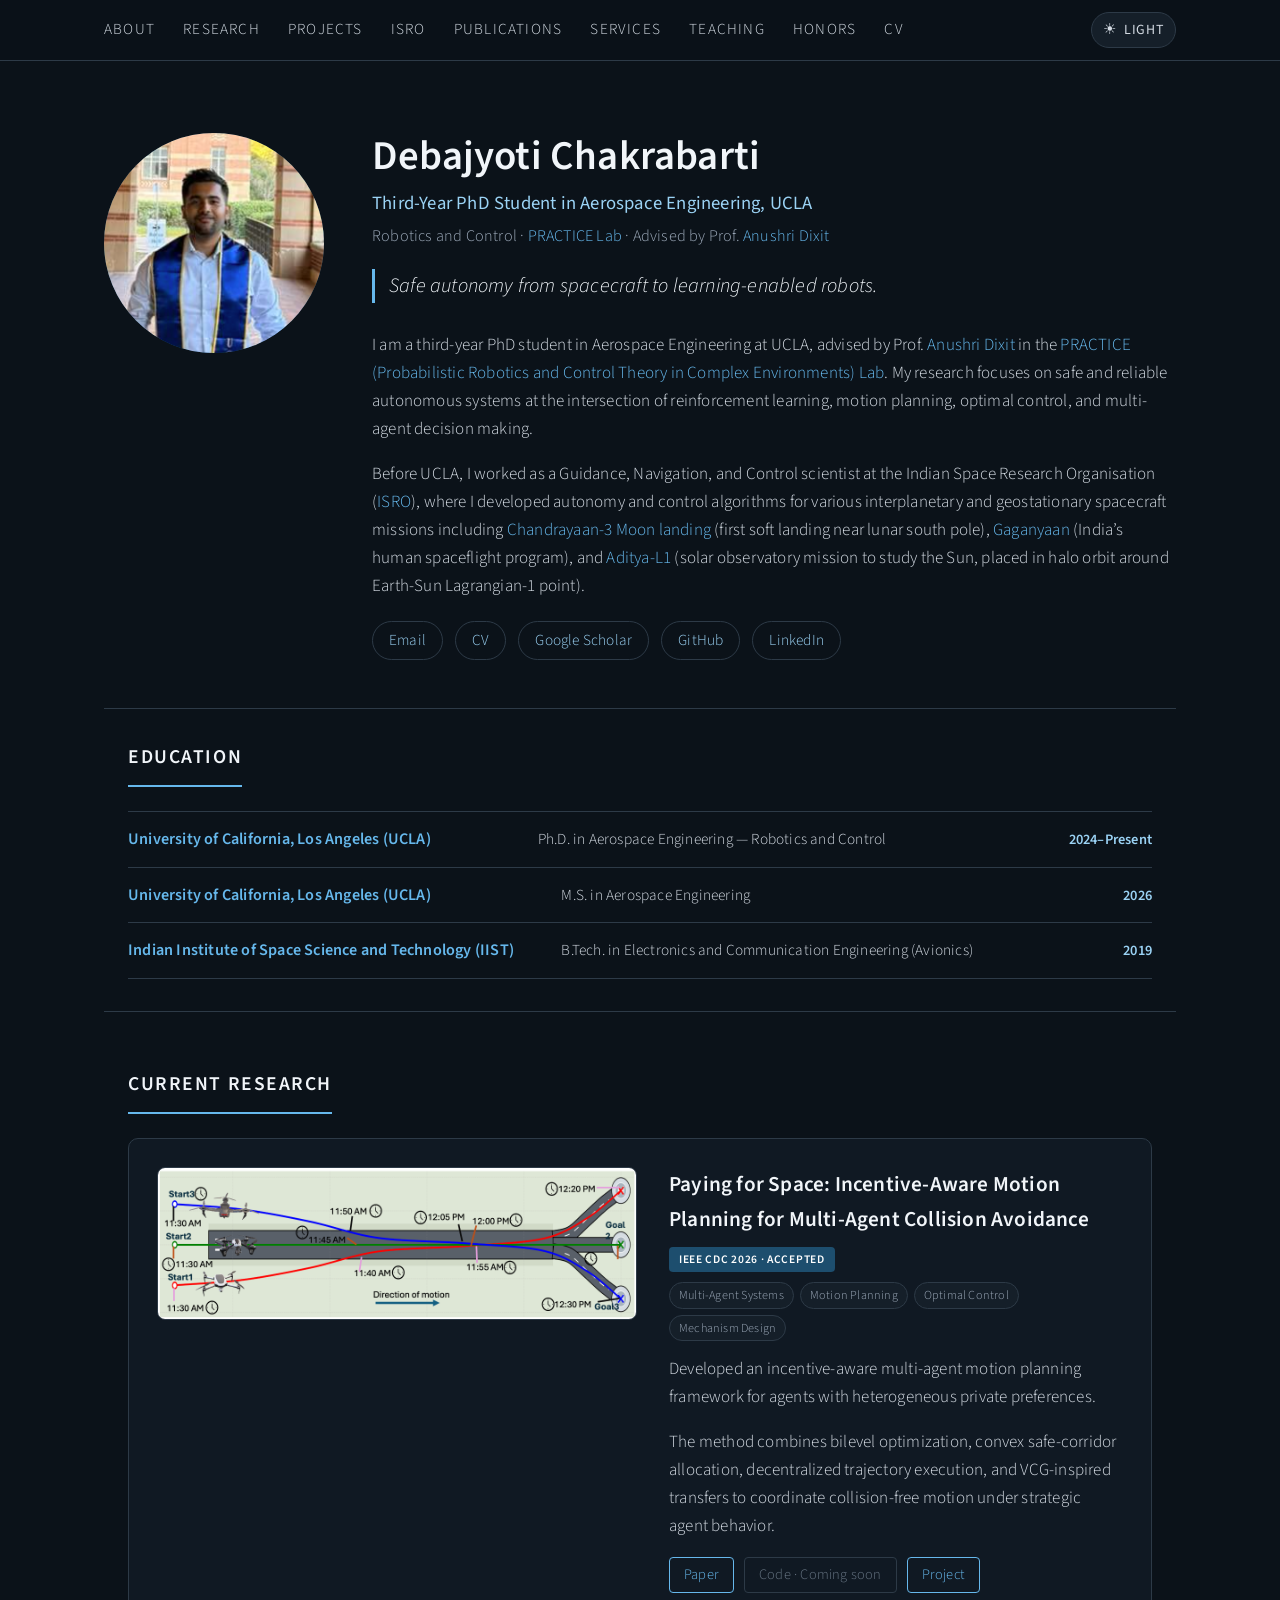
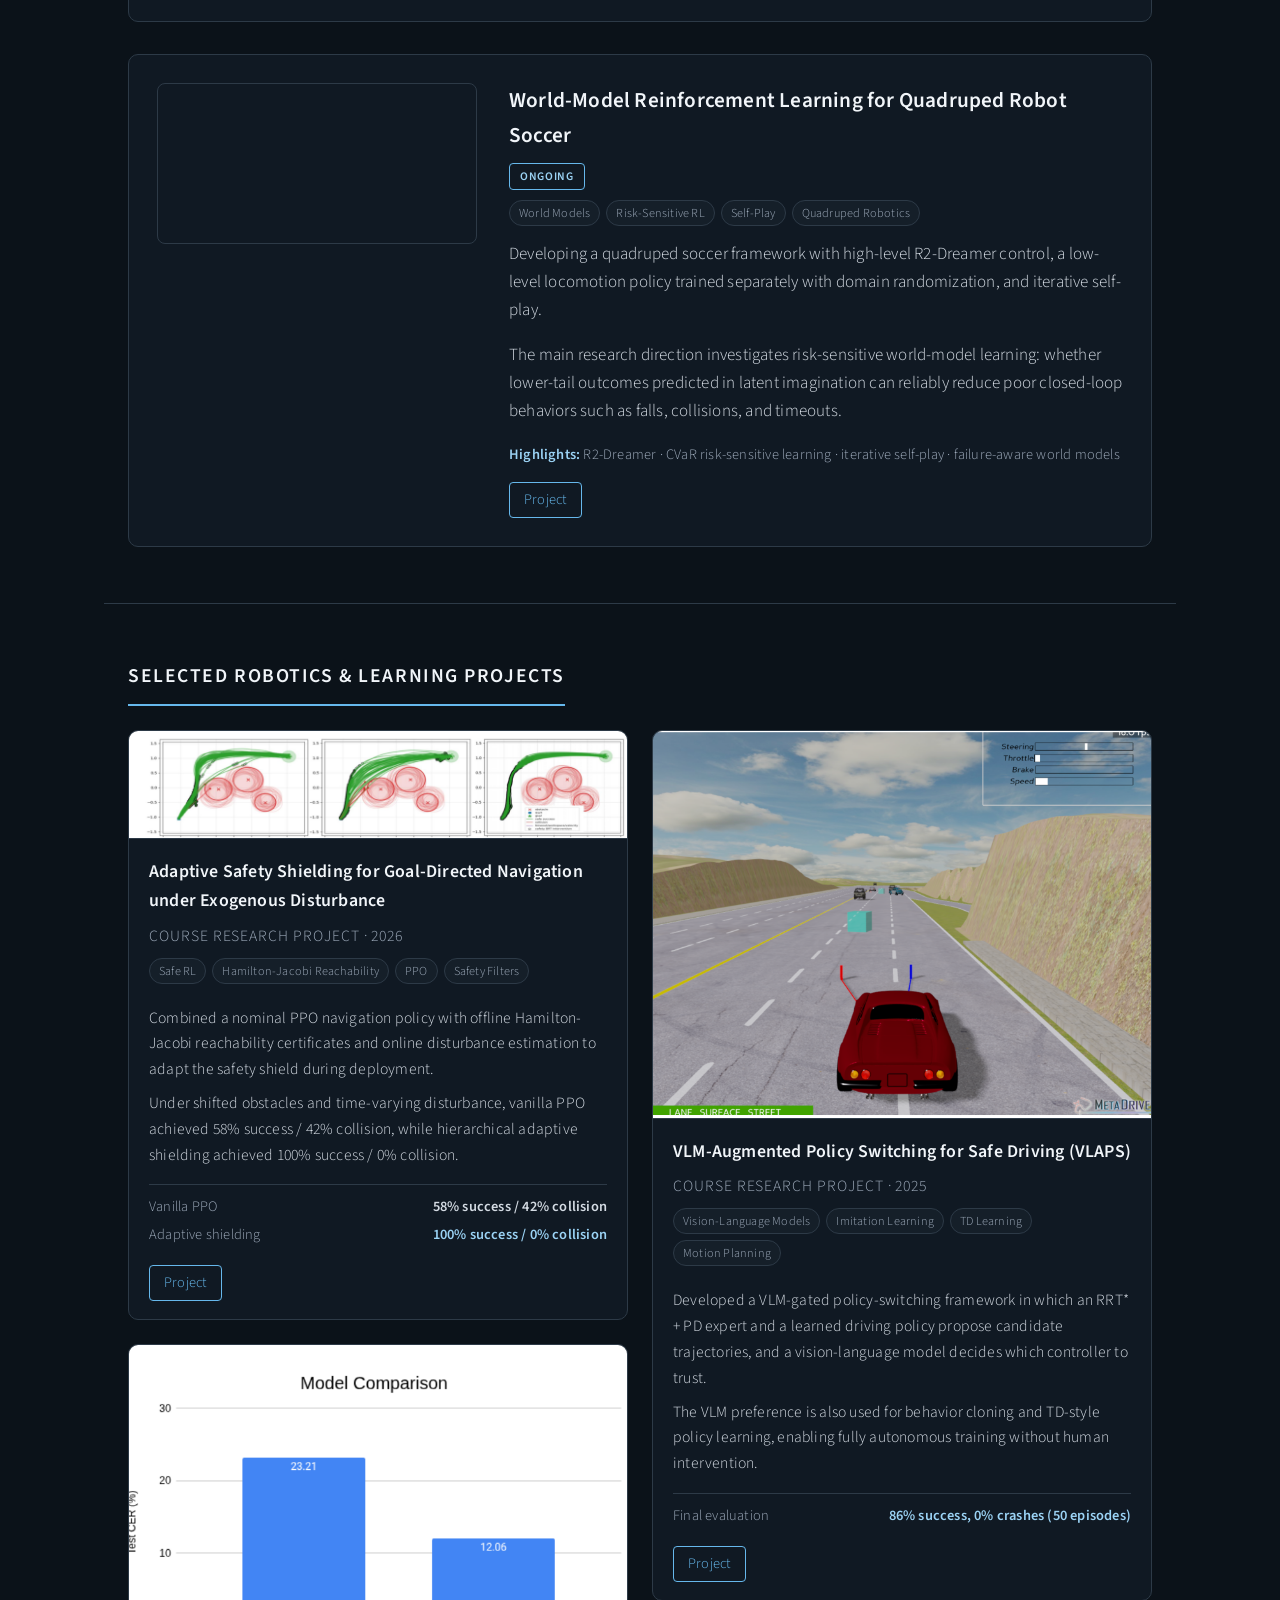
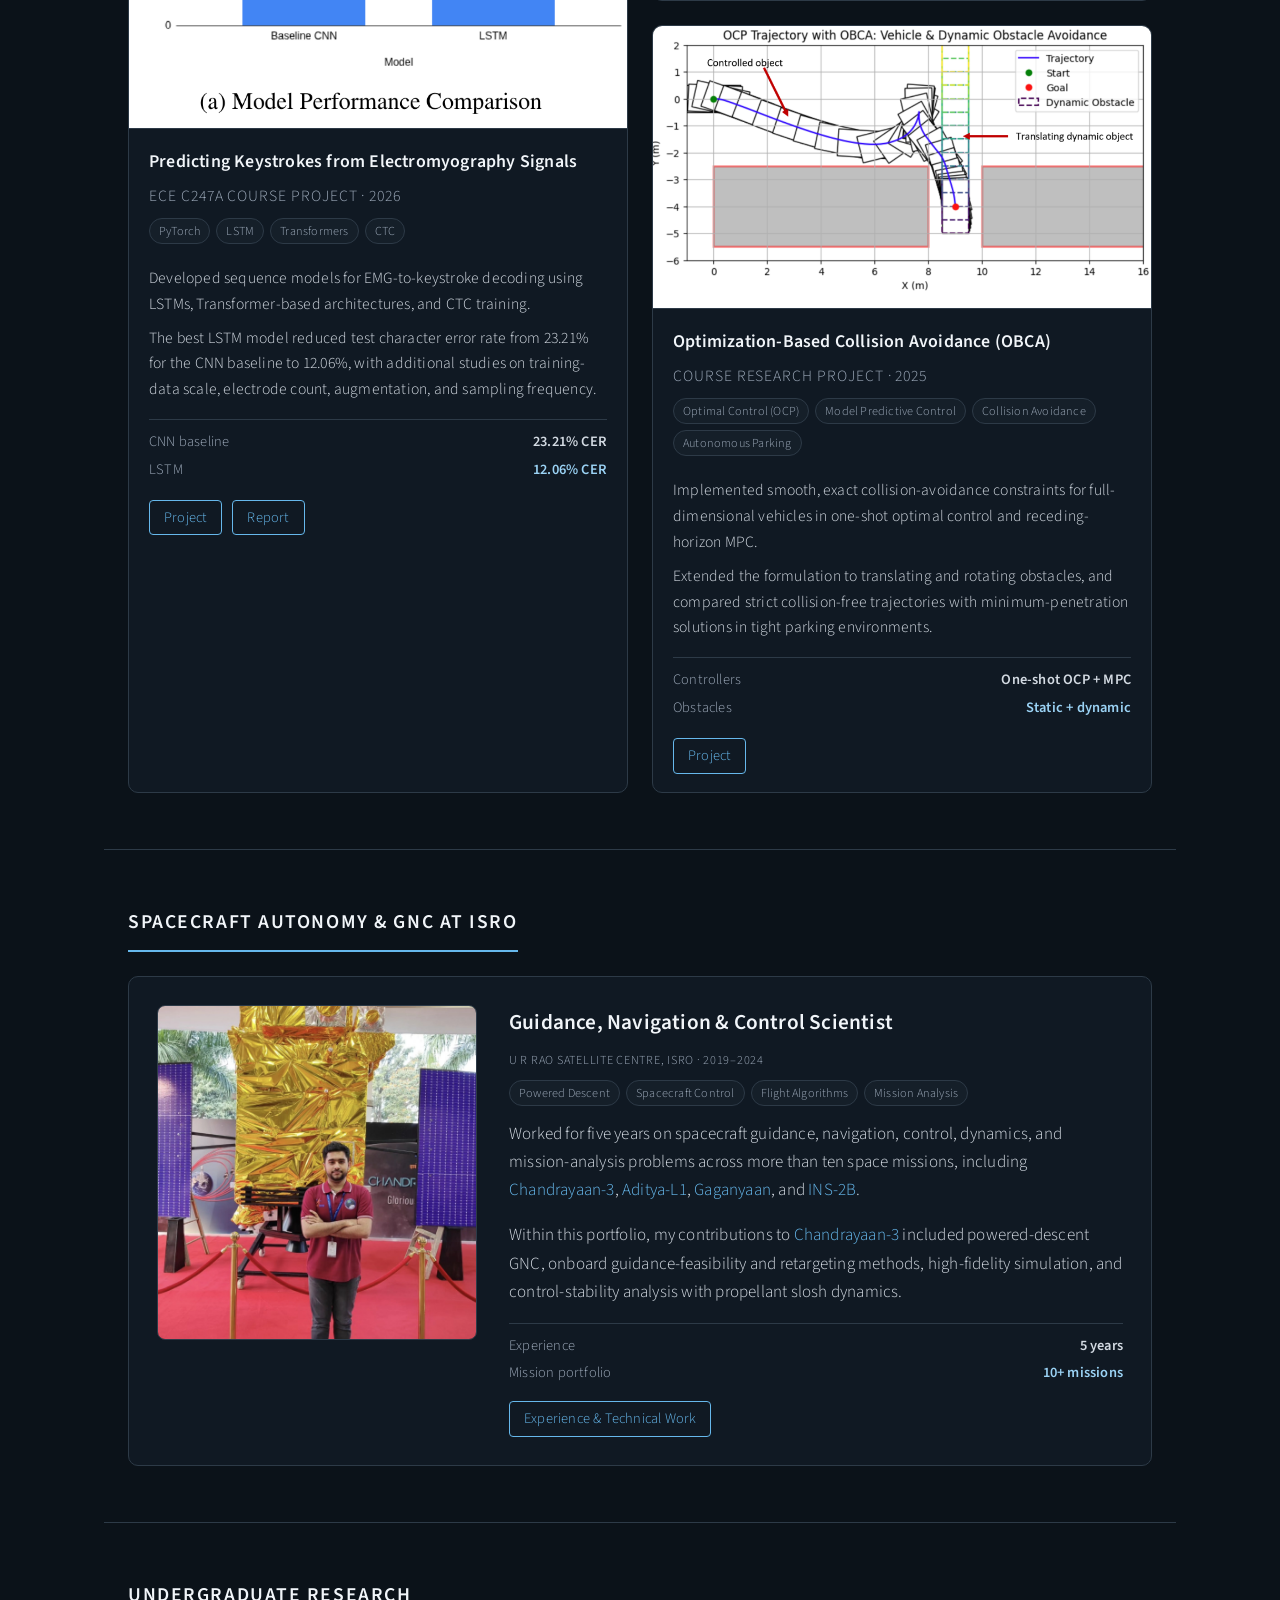
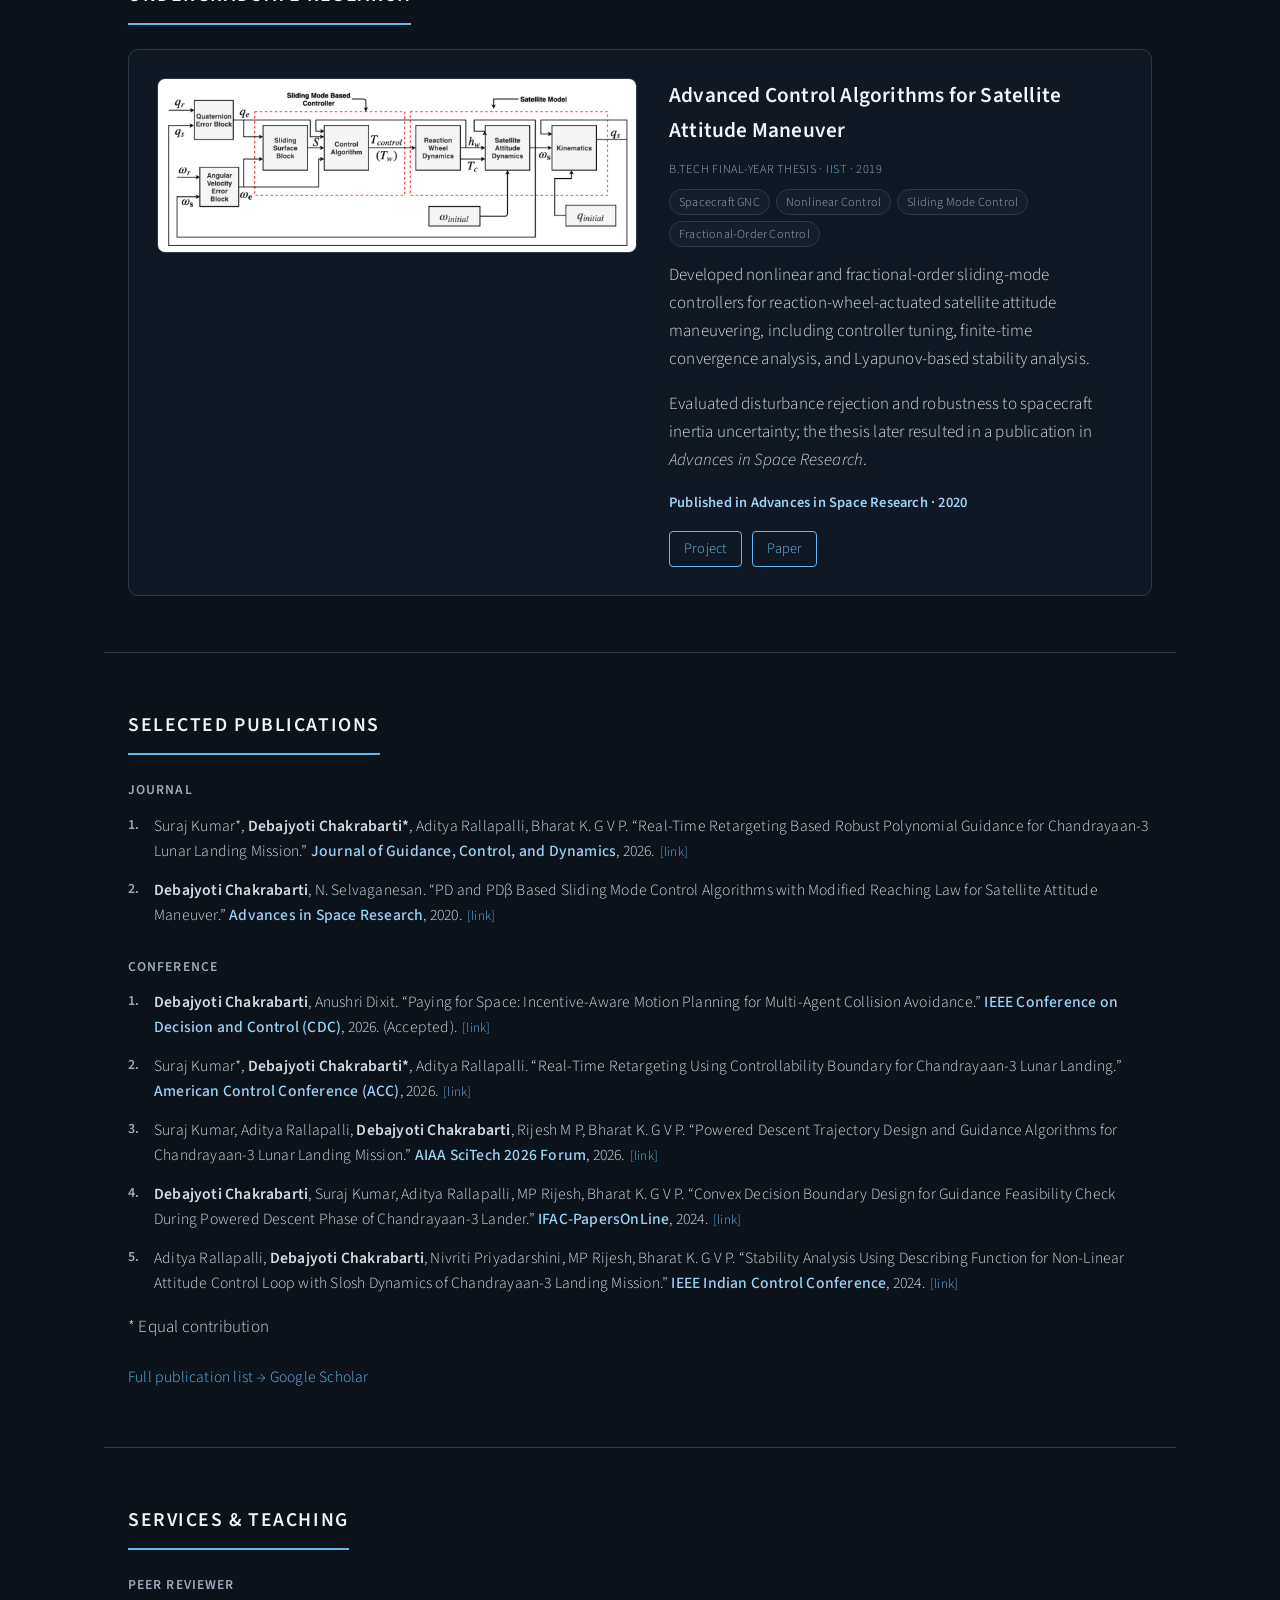
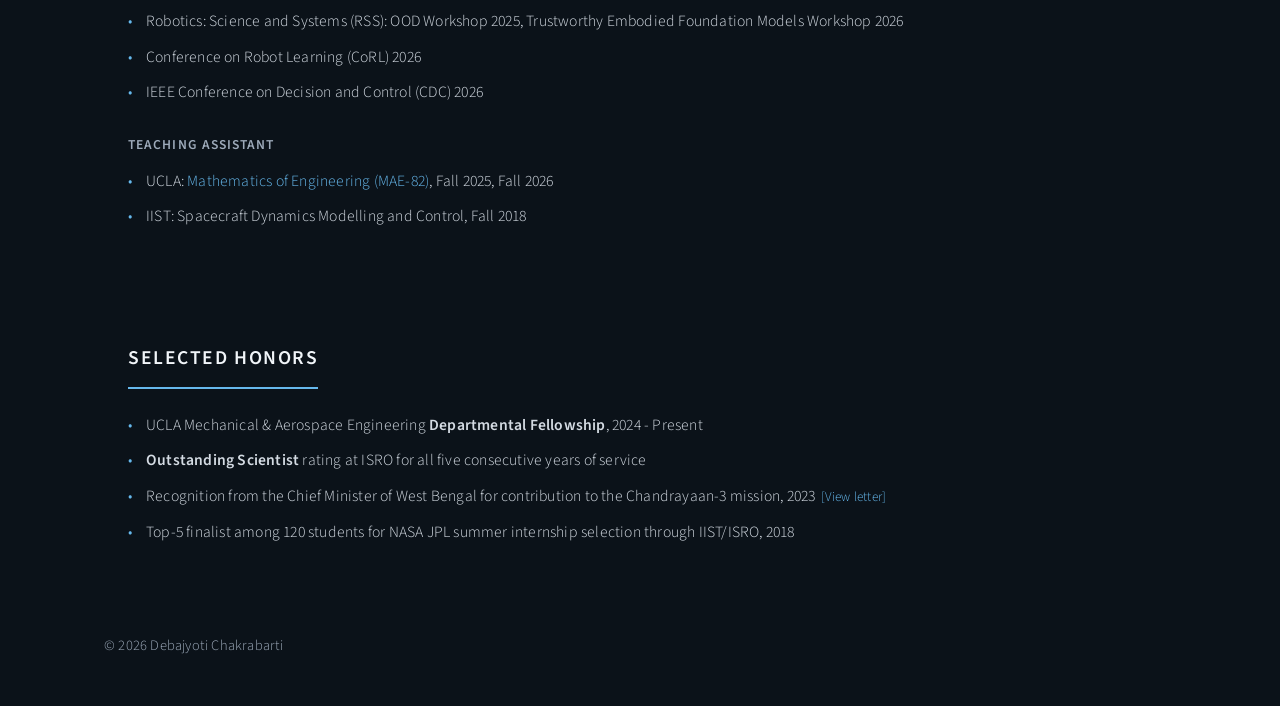
==== commit 35657cdb: "Update PhD year on homepage" ====
--- a/index.html
+++ b/index.html
@@ -37,13 +37,13 @@
                     alt="Debajyoti Chakrabarti" class="avatar-img" /></div>
             <div class="hero-content">
                 <h1>Debajyoti Chakrabarti</h1>
-                <p class="role">PhD Student in Aerospace Engineering, UCLA</p>
+                <p class="role">Third-Year PhD Student in Aerospace Engineering, UCLA</p>
                 <p class="sub-role">Robotics and Control &middot; <a
                         href="https://practice-lab-ucla.github.io/">PRACTICE Lab</a> &middot; Advised by Prof. <a
                         href="https://scholar.google.com/citations?user=ADThnCAAAAAJ&hl=en">Anushri Dixit</a> </p>
                 <p class="tagline">Safe autonomy from spacecraft to learning-enabled robots.</p>
 
-                <p>I am a PhD student in Aerospace Engineering at UCLA, advised by Prof.  <a href="https://practice-lab-ucla.github.io/people/anushri_dixit/">Anushri Dixit</a> in the
+                <p>I am a third-year PhD student in Aerospace Engineering at UCLA, advised by Prof.  <a href="https://practice-lab-ucla.github.io/people/anushri_dixit/">Anushri Dixit</a> in the
                     <a href="https://practice-lab-ucla.github.io/">PRACTICE (Probabilistic Robotics and Control Theory in Complex Environments) Lab</a>. My research focuses on safe and
                     reliable autonomous systems at the intersection
                     of reinforcement learning, motion planning, optimal control, and multi-agent decision making.</p>
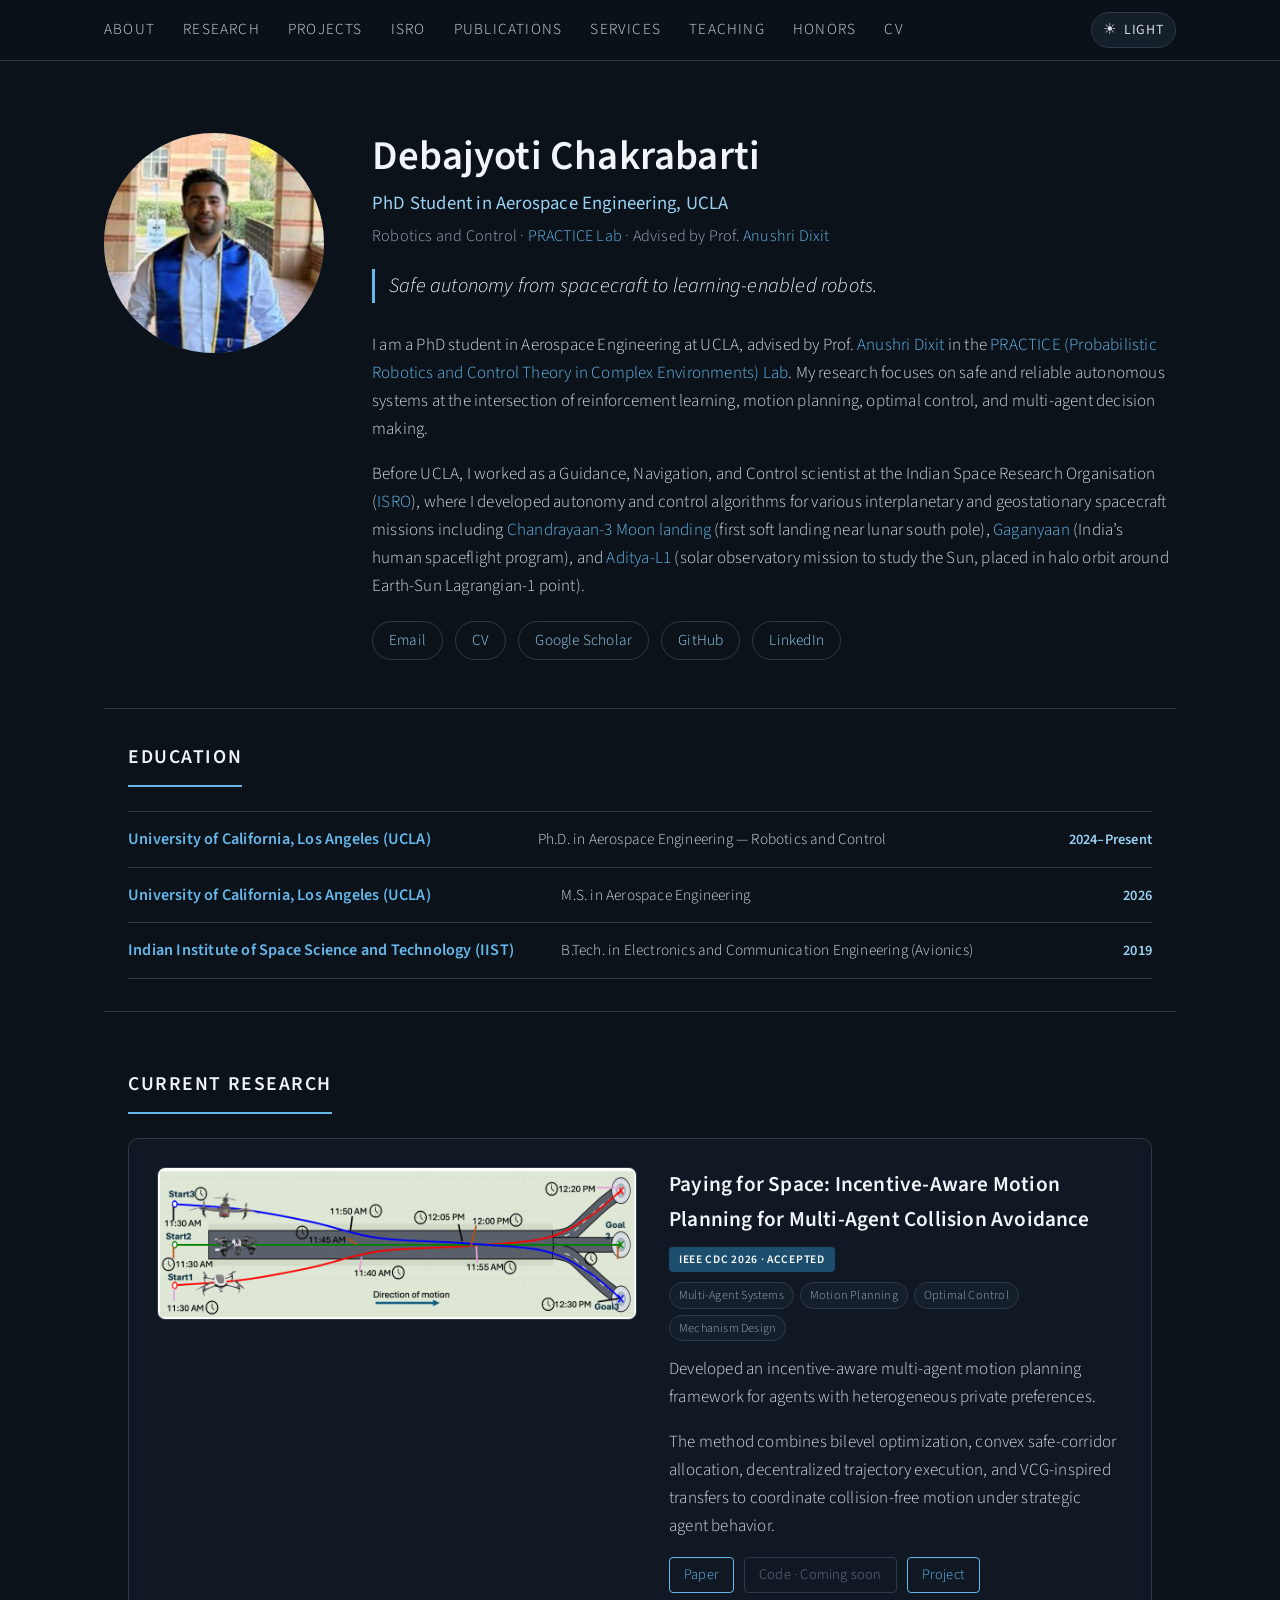
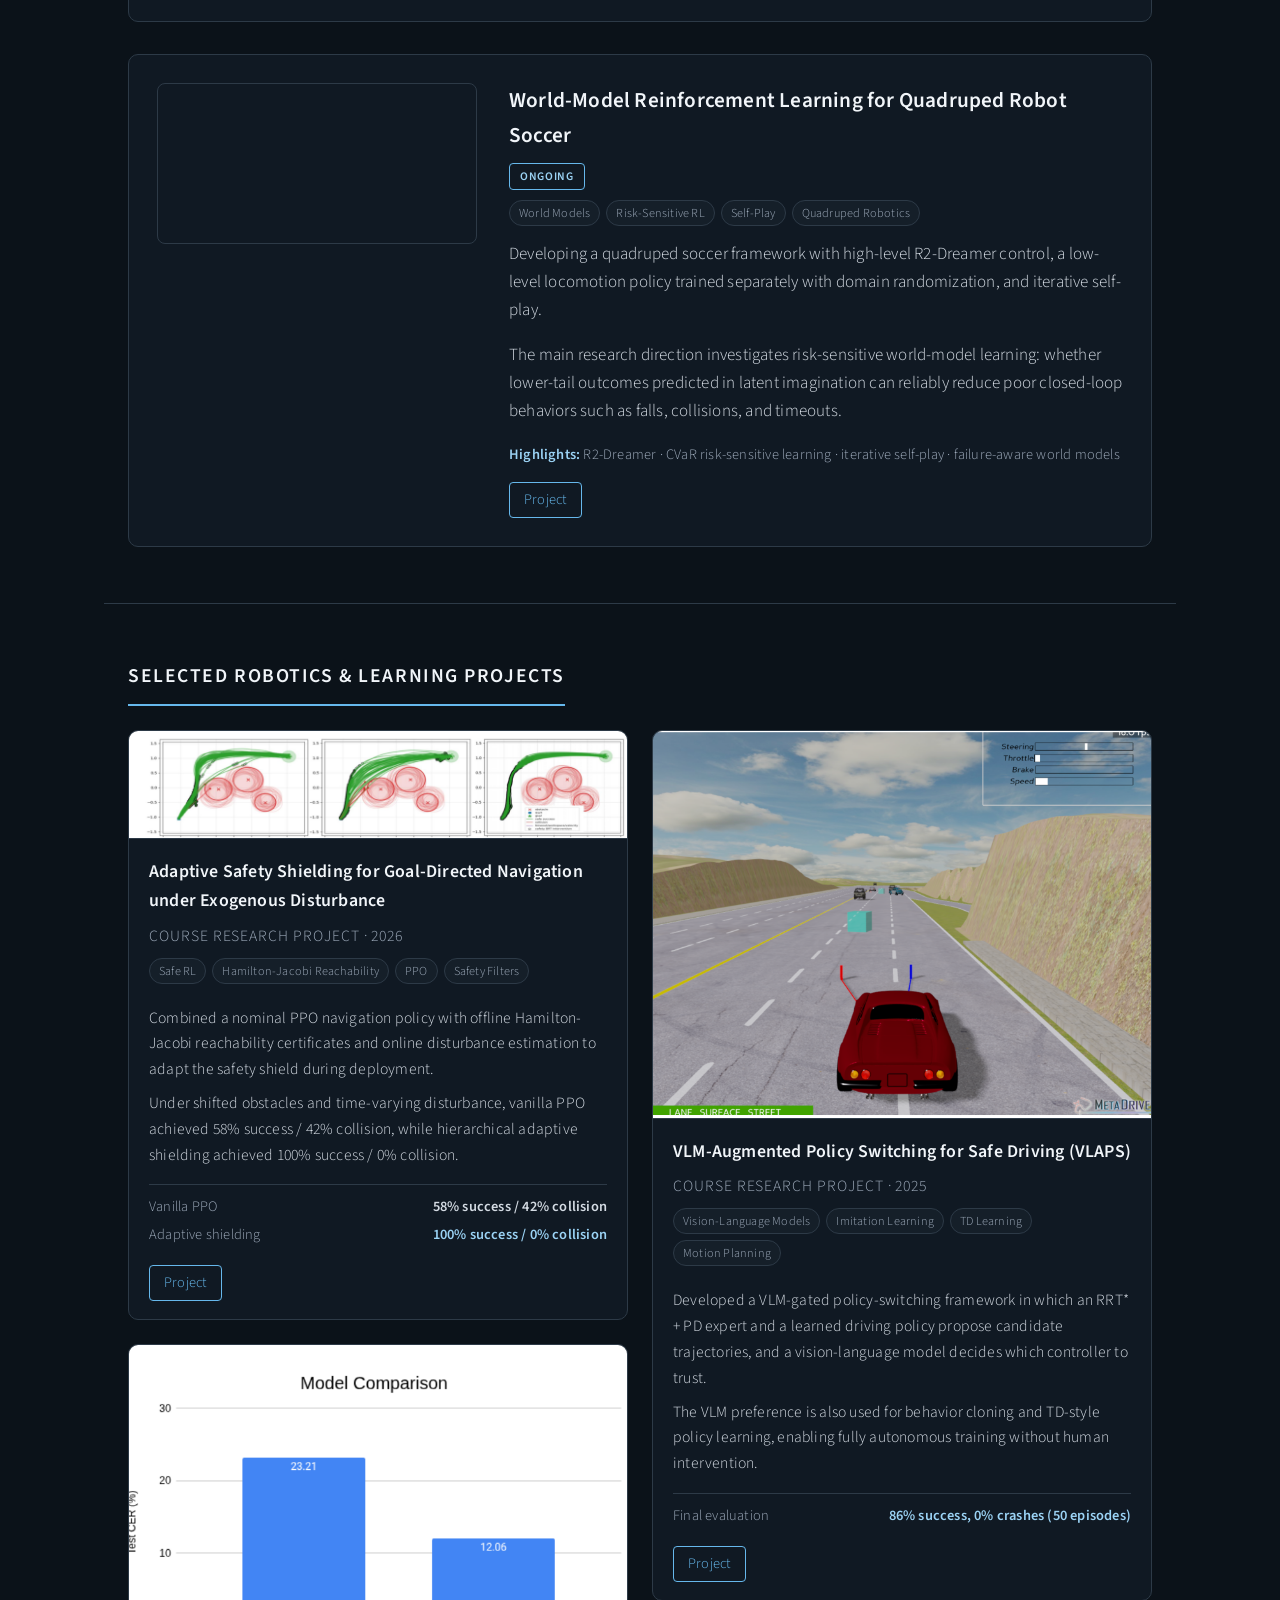
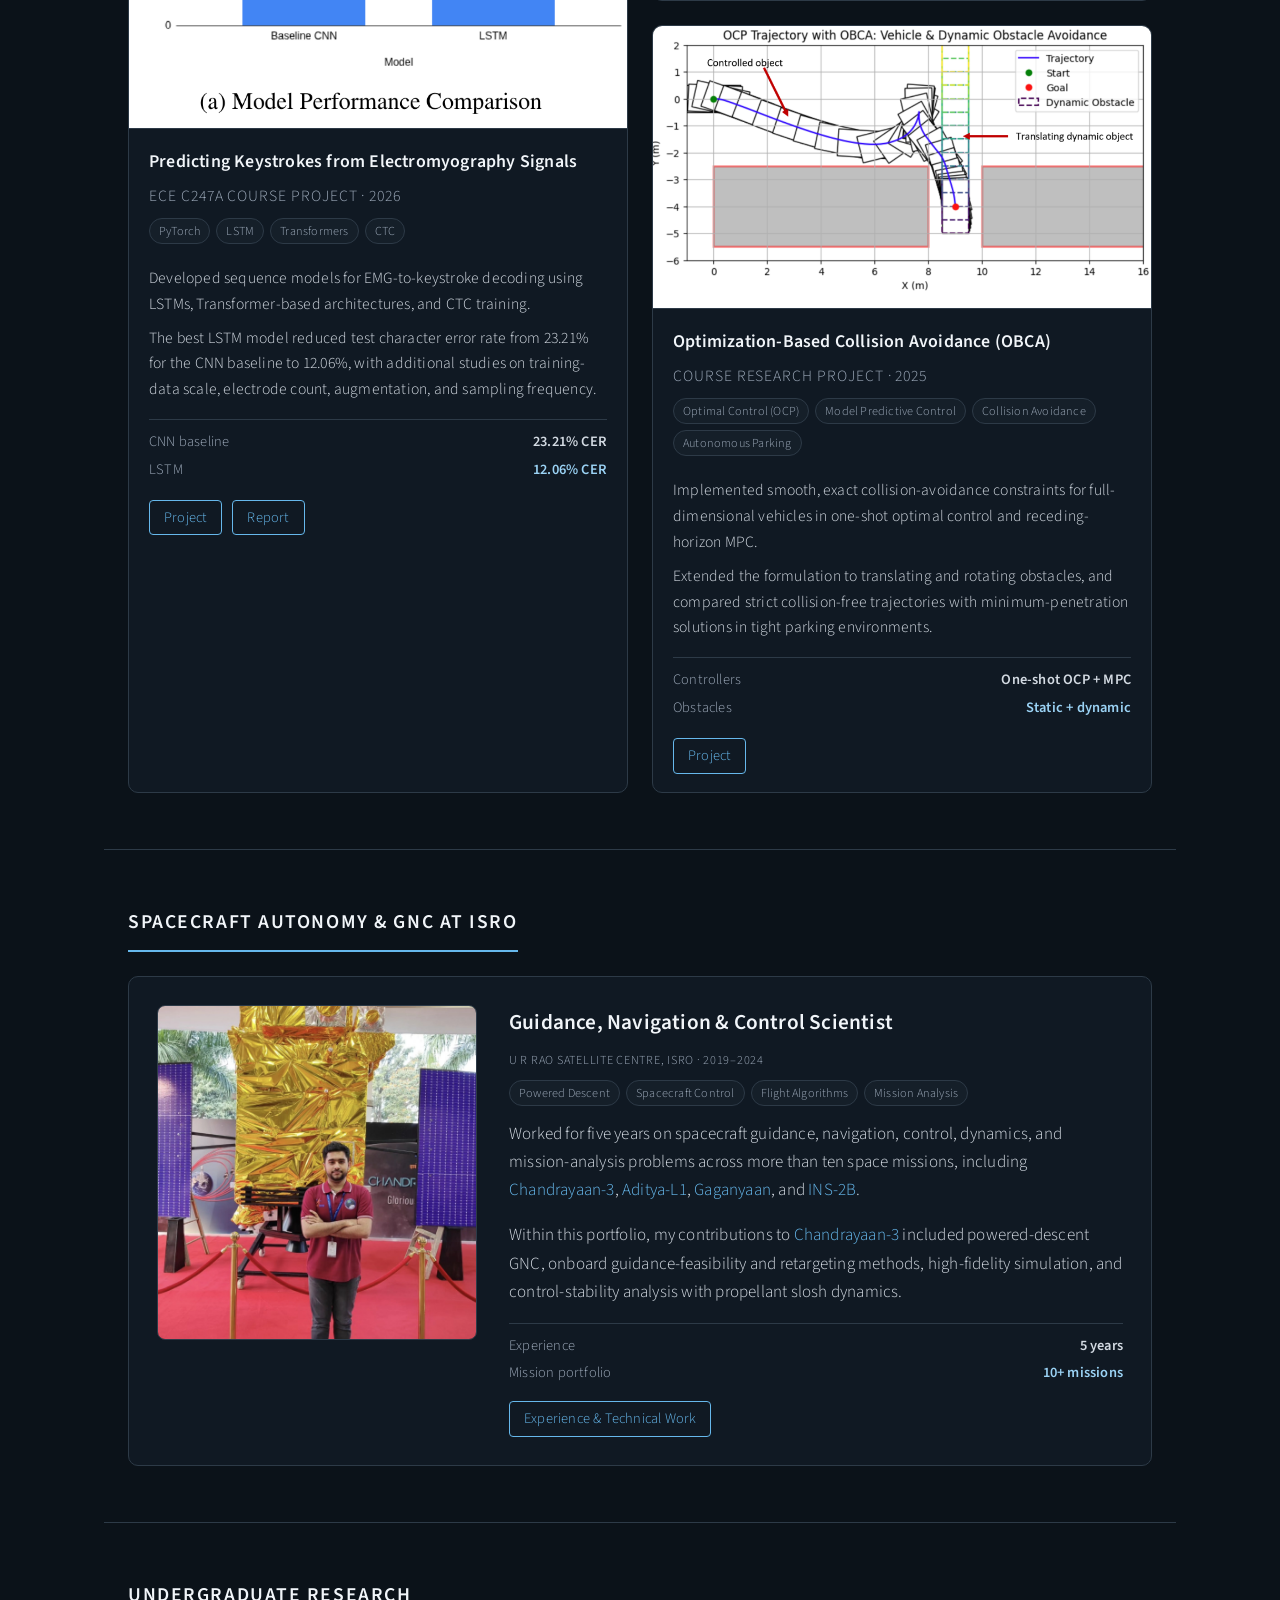
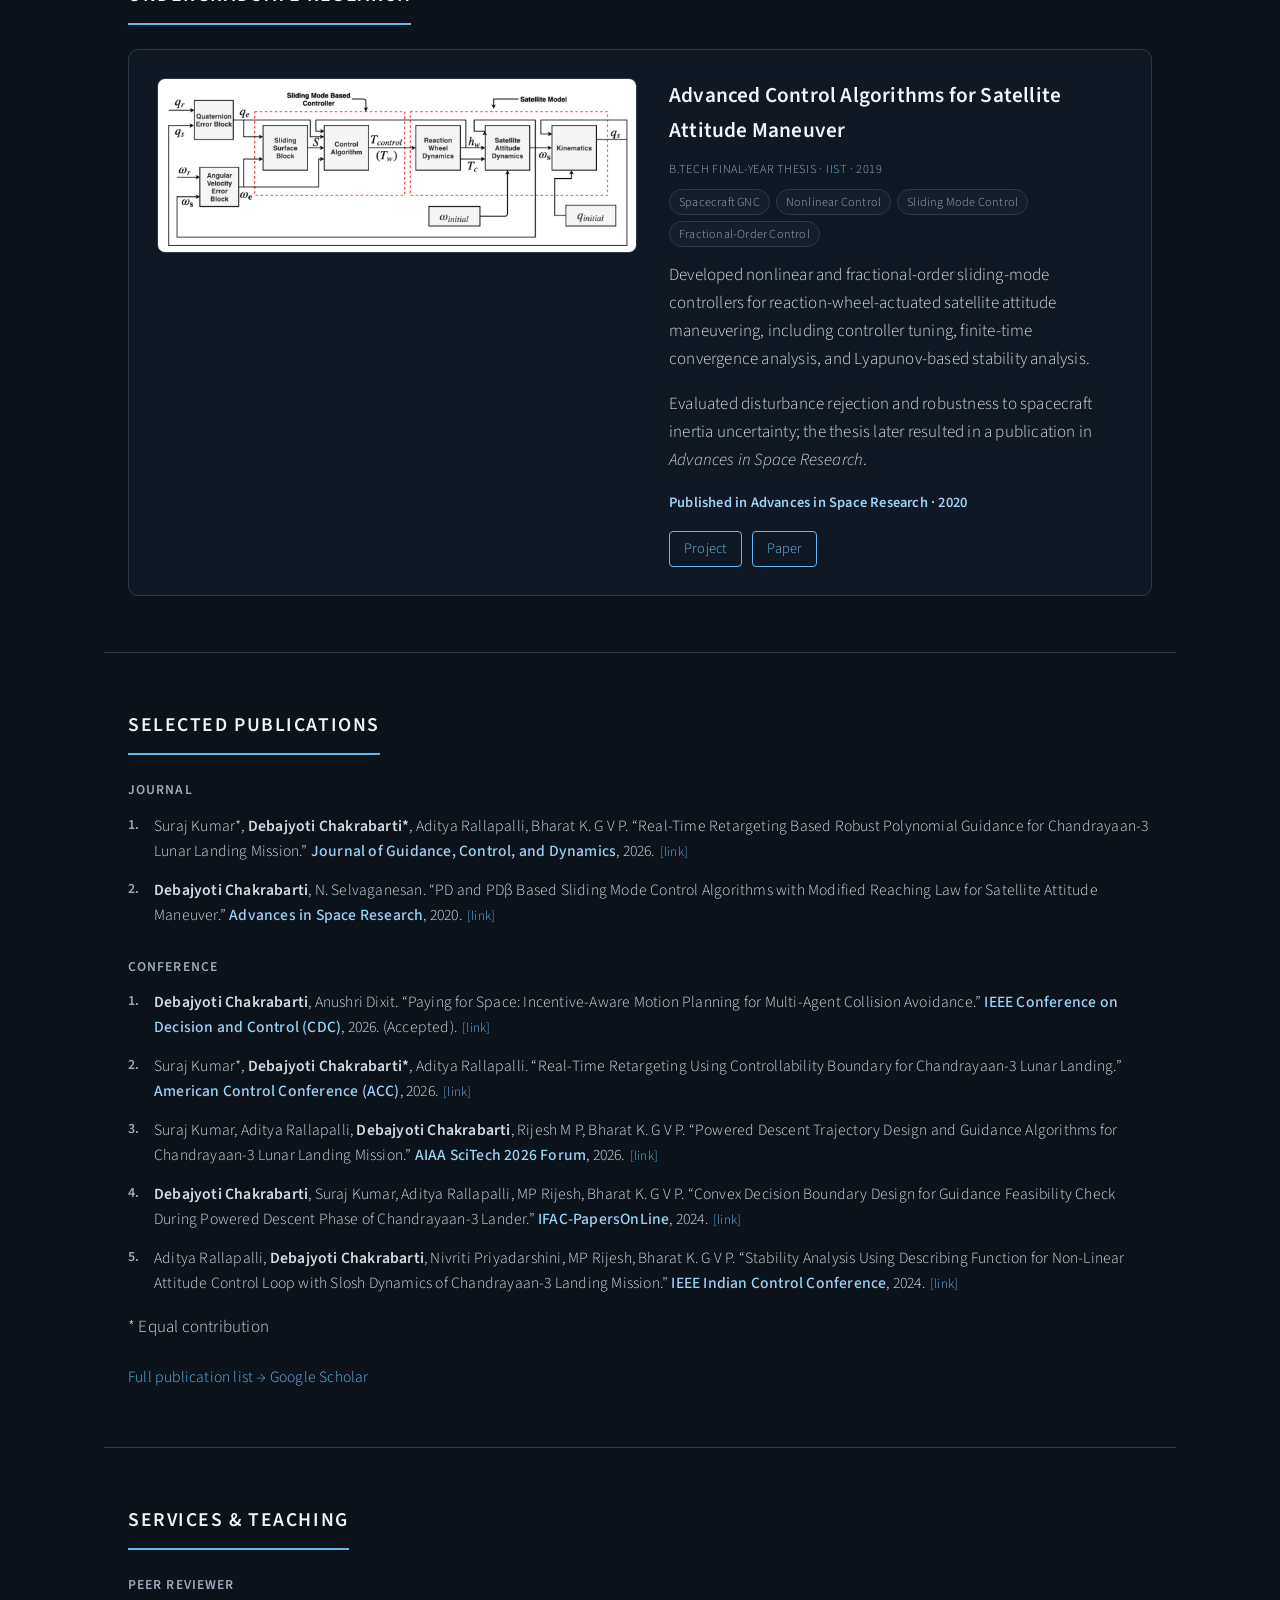
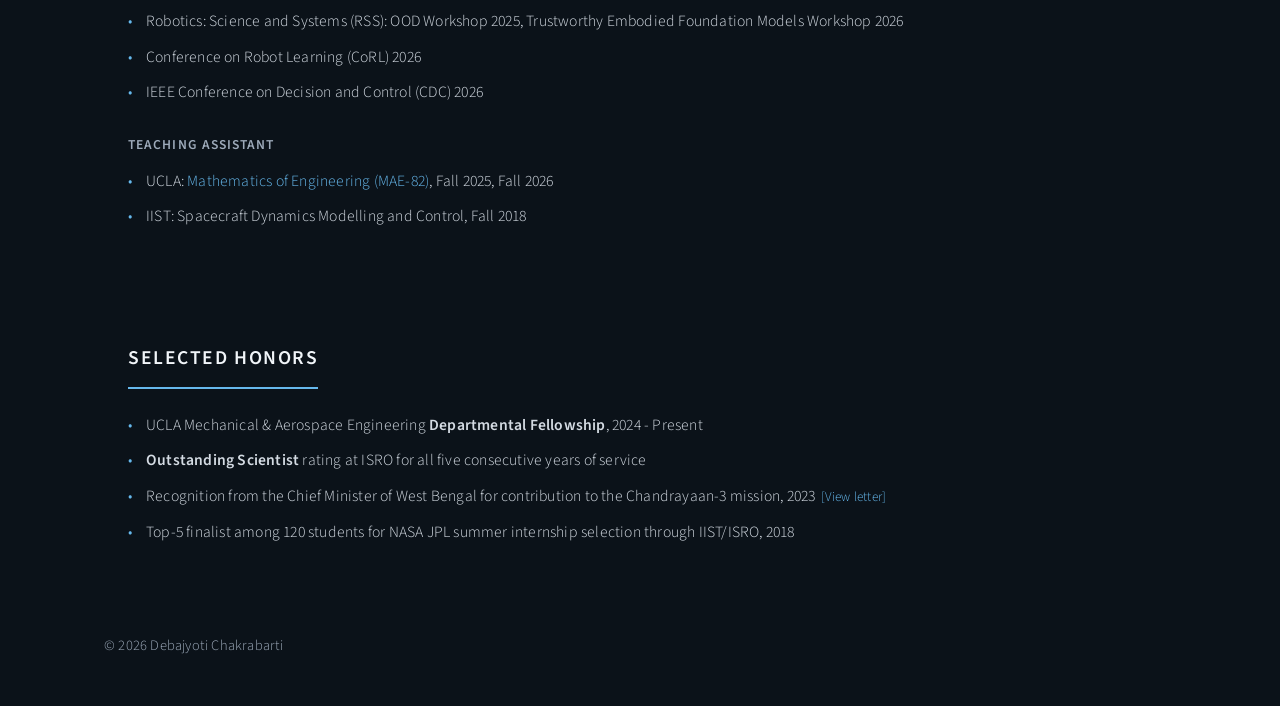
==== commit fbdf95cf: "Revert PhD year wording" ====
--- a/index.html
+++ b/index.html
@@ -37,13 +37,13 @@
                     alt="Debajyoti Chakrabarti" class="avatar-img" /></div>
             <div class="hero-content">
                 <h1>Debajyoti Chakrabarti</h1>
-                <p class="role">Third-Year PhD Student in Aerospace Engineering, UCLA</p>
+                <p class="role">PhD Student in Aerospace Engineering, UCLA</p>
                 <p class="sub-role">Robotics and Control &middot; <a
                         href="https://practice-lab-ucla.github.io/">PRACTICE Lab</a> &middot; Advised by Prof. <a
                         href="https://scholar.google.com/citations?user=ADThnCAAAAAJ&hl=en">Anushri Dixit</a> </p>
                 <p class="tagline">Safe autonomy from spacecraft to learning-enabled robots.</p>
 
-                <p>I am a third-year PhD student in Aerospace Engineering at UCLA, advised by Prof.  <a href="https://practice-lab-ucla.github.io/people/anushri_dixit/">Anushri Dixit</a> in the
+                <p>I am a PhD student in Aerospace Engineering at UCLA, advised by Prof.  <a href="https://practice-lab-ucla.github.io/people/anushri_dixit/">Anushri Dixit</a> in the
                     <a href="https://practice-lab-ucla.github.io/">PRACTICE (Probabilistic Robotics and Control Theory in Complex Environments) Lab</a>. My research focuses on safe and
                     reliable autonomous systems at the intersection
                     of reinforcement learning, motion planning, optimal control, and multi-agent decision making.</p>
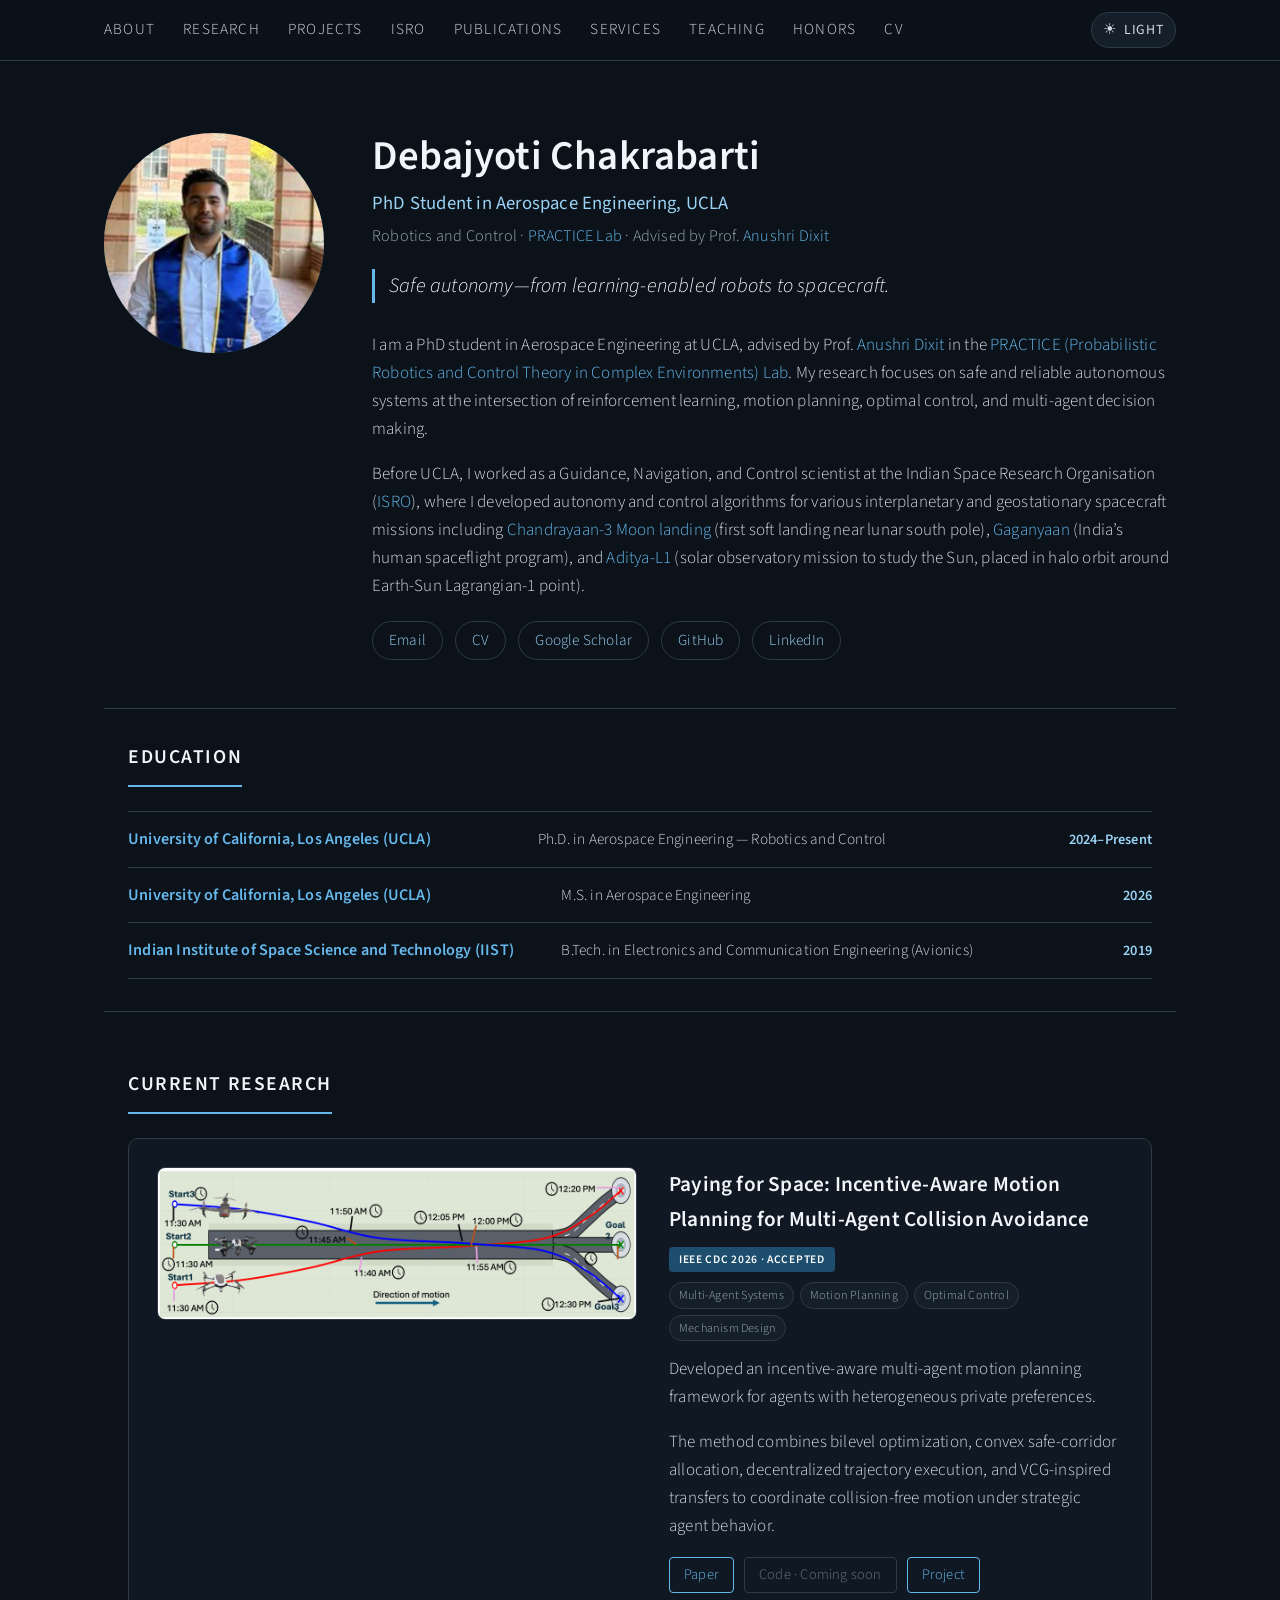
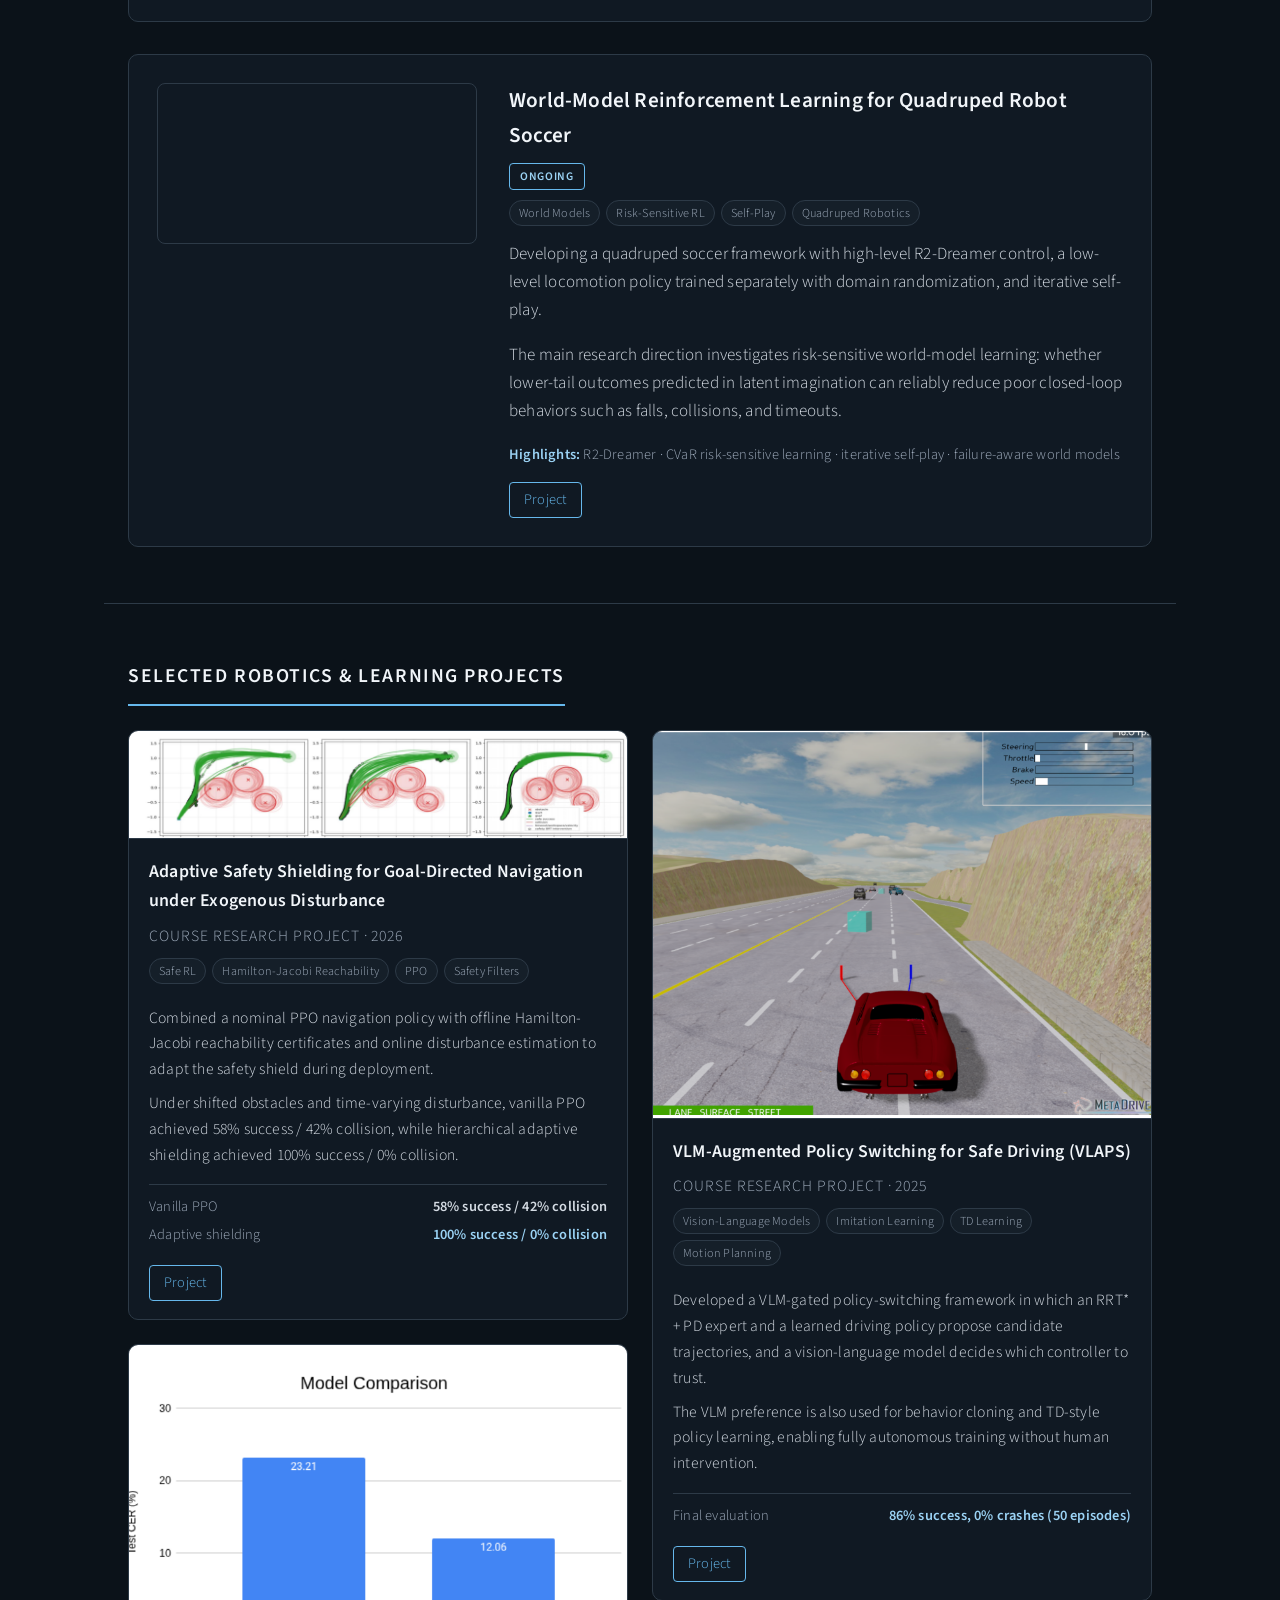
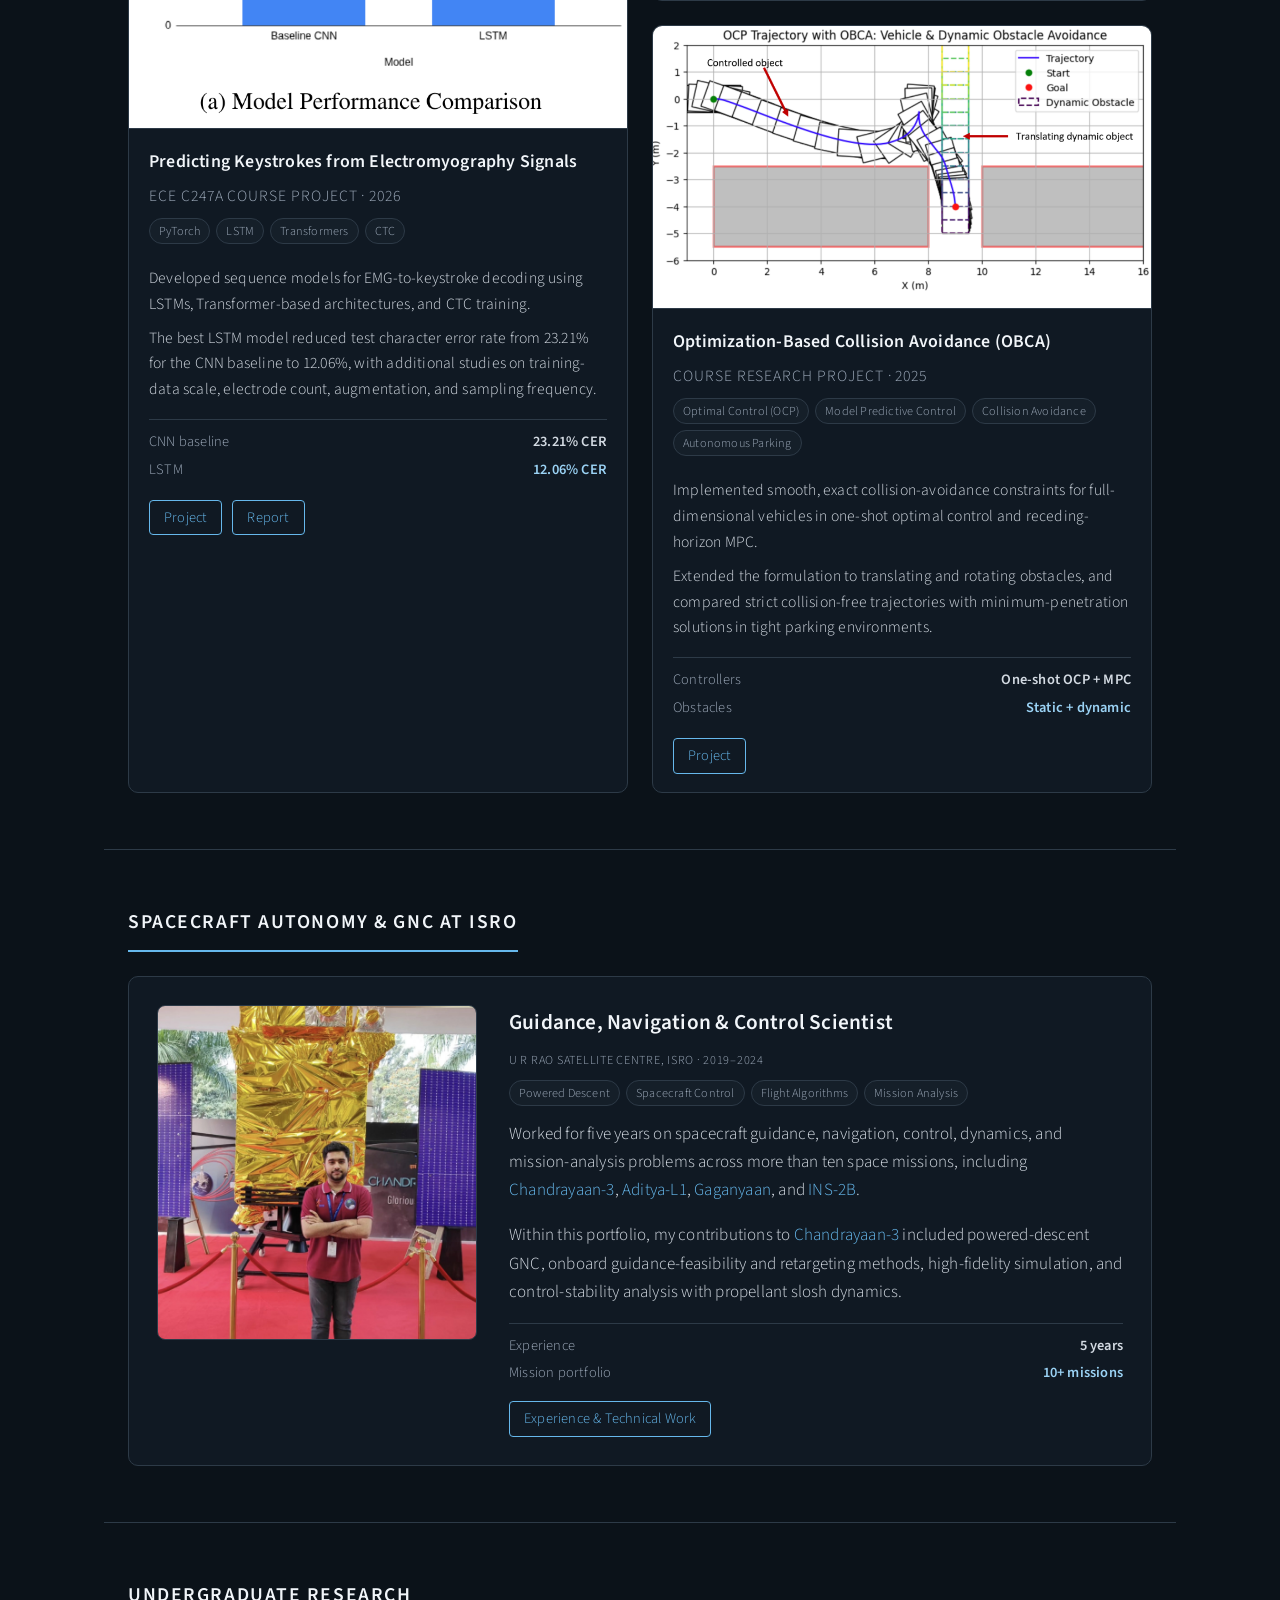
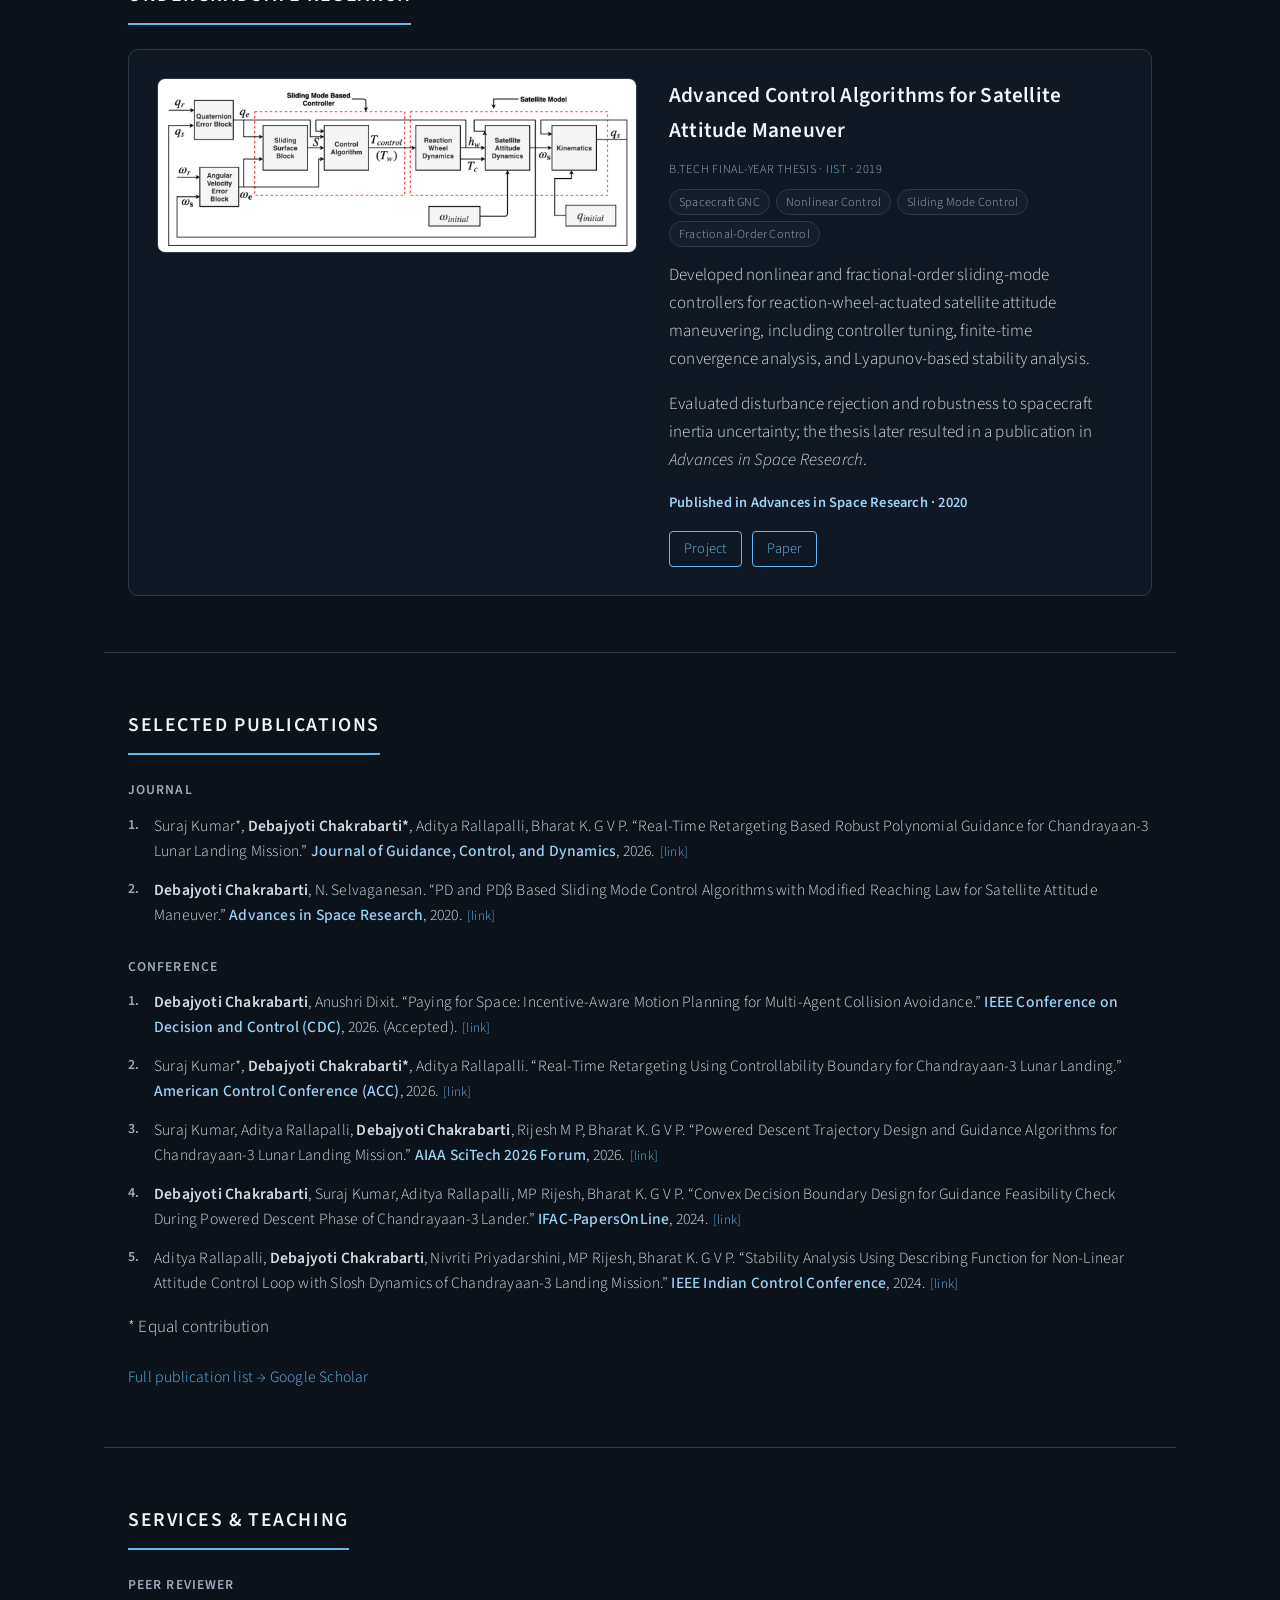
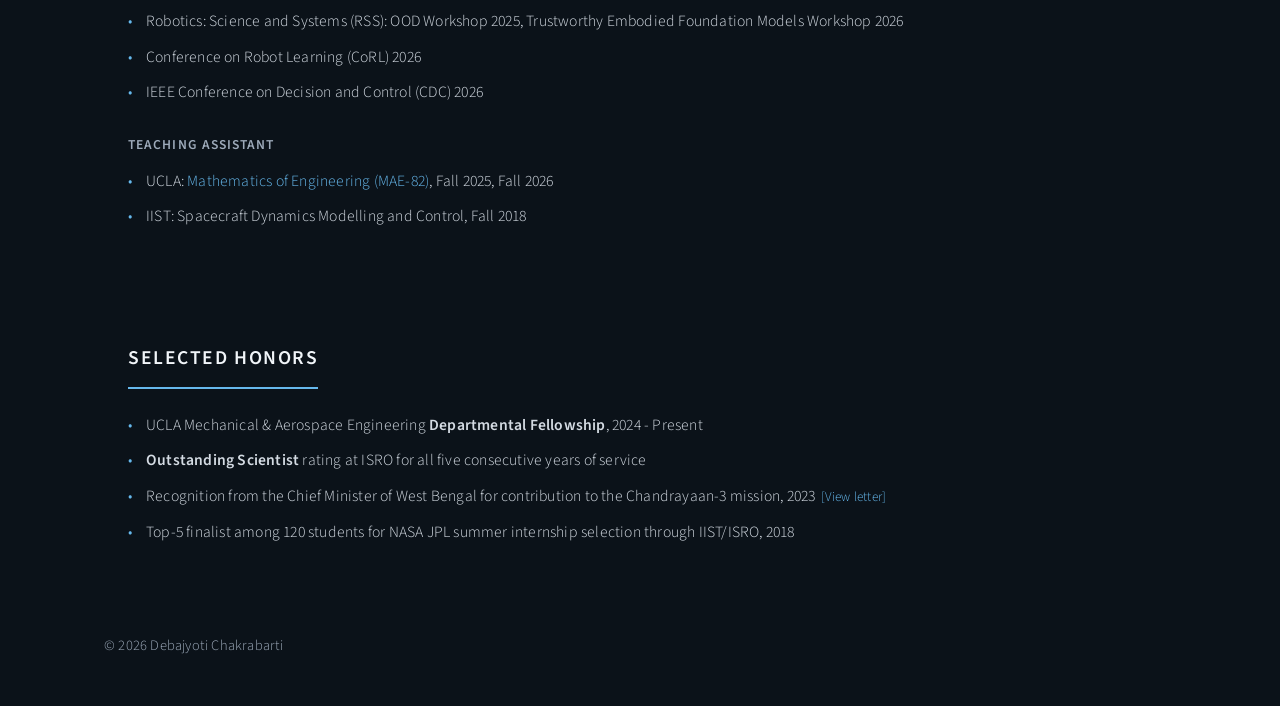
==== commit 23f90284: "Lead homepage tagline with robotics" ====
--- a/index.html
+++ b/index.html
@@ -41,7 +41,7 @@
                 <p class="sub-role">Robotics and Control &middot; <a
                         href="https://practice-lab-ucla.github.io/">PRACTICE Lab</a> &middot; Advised by Prof. <a
                         href="https://scholar.google.com/citations?user=ADThnCAAAAAJ&hl=en">Anushri Dixit</a> </p>
-                <p class="tagline">Safe autonomy from spacecraft to learning-enabled robots.</p>
+                <p class="tagline">Safe autonomy&mdash;from learning-enabled robots to spacecraft.</p>
 
                 <p>I am a PhD student in Aerospace Engineering at UCLA, advised by Prof.  <a href="https://practice-lab-ucla.github.io/people/anushri_dixit/">Anushri Dixit</a> in the
                     <a href="https://practice-lab-ucla.github.io/">PRACTICE (Probabilistic Robotics and Control Theory in Complex Environments) Lab</a>. My research focuses on safe and
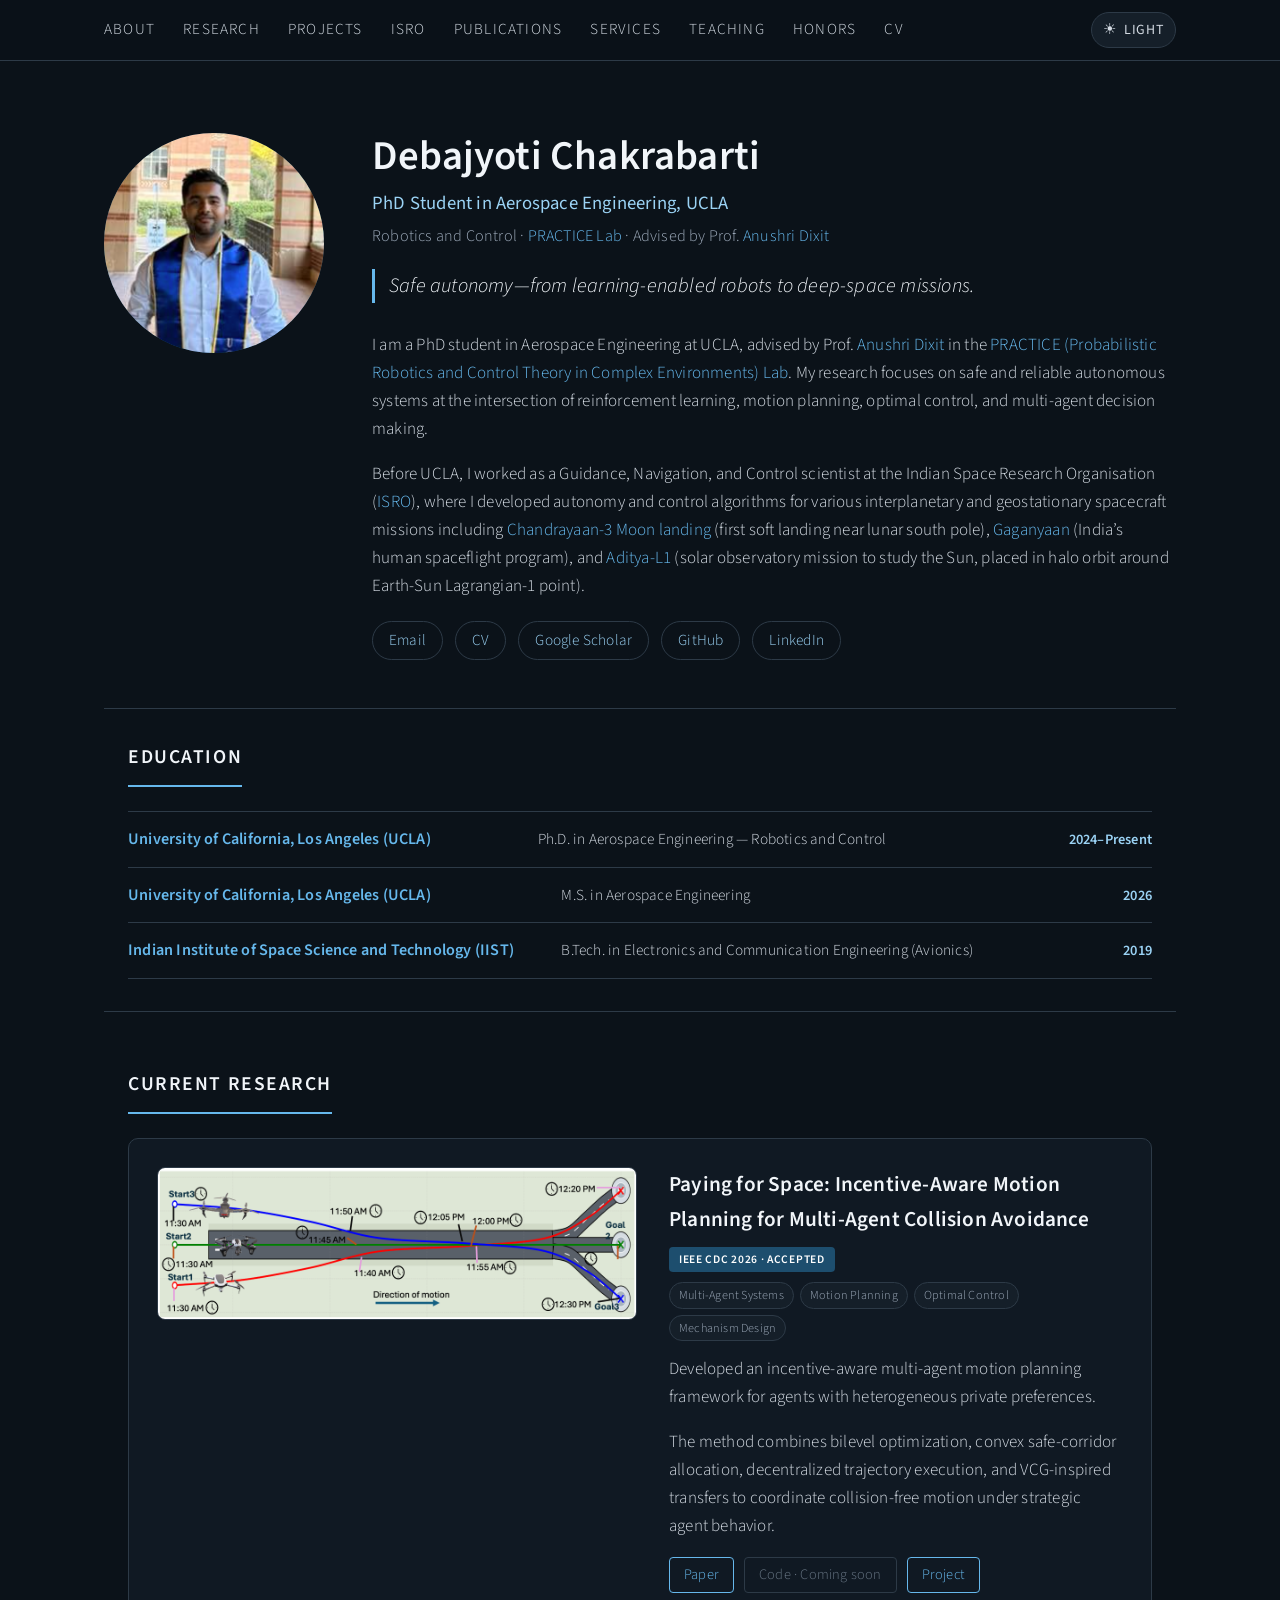
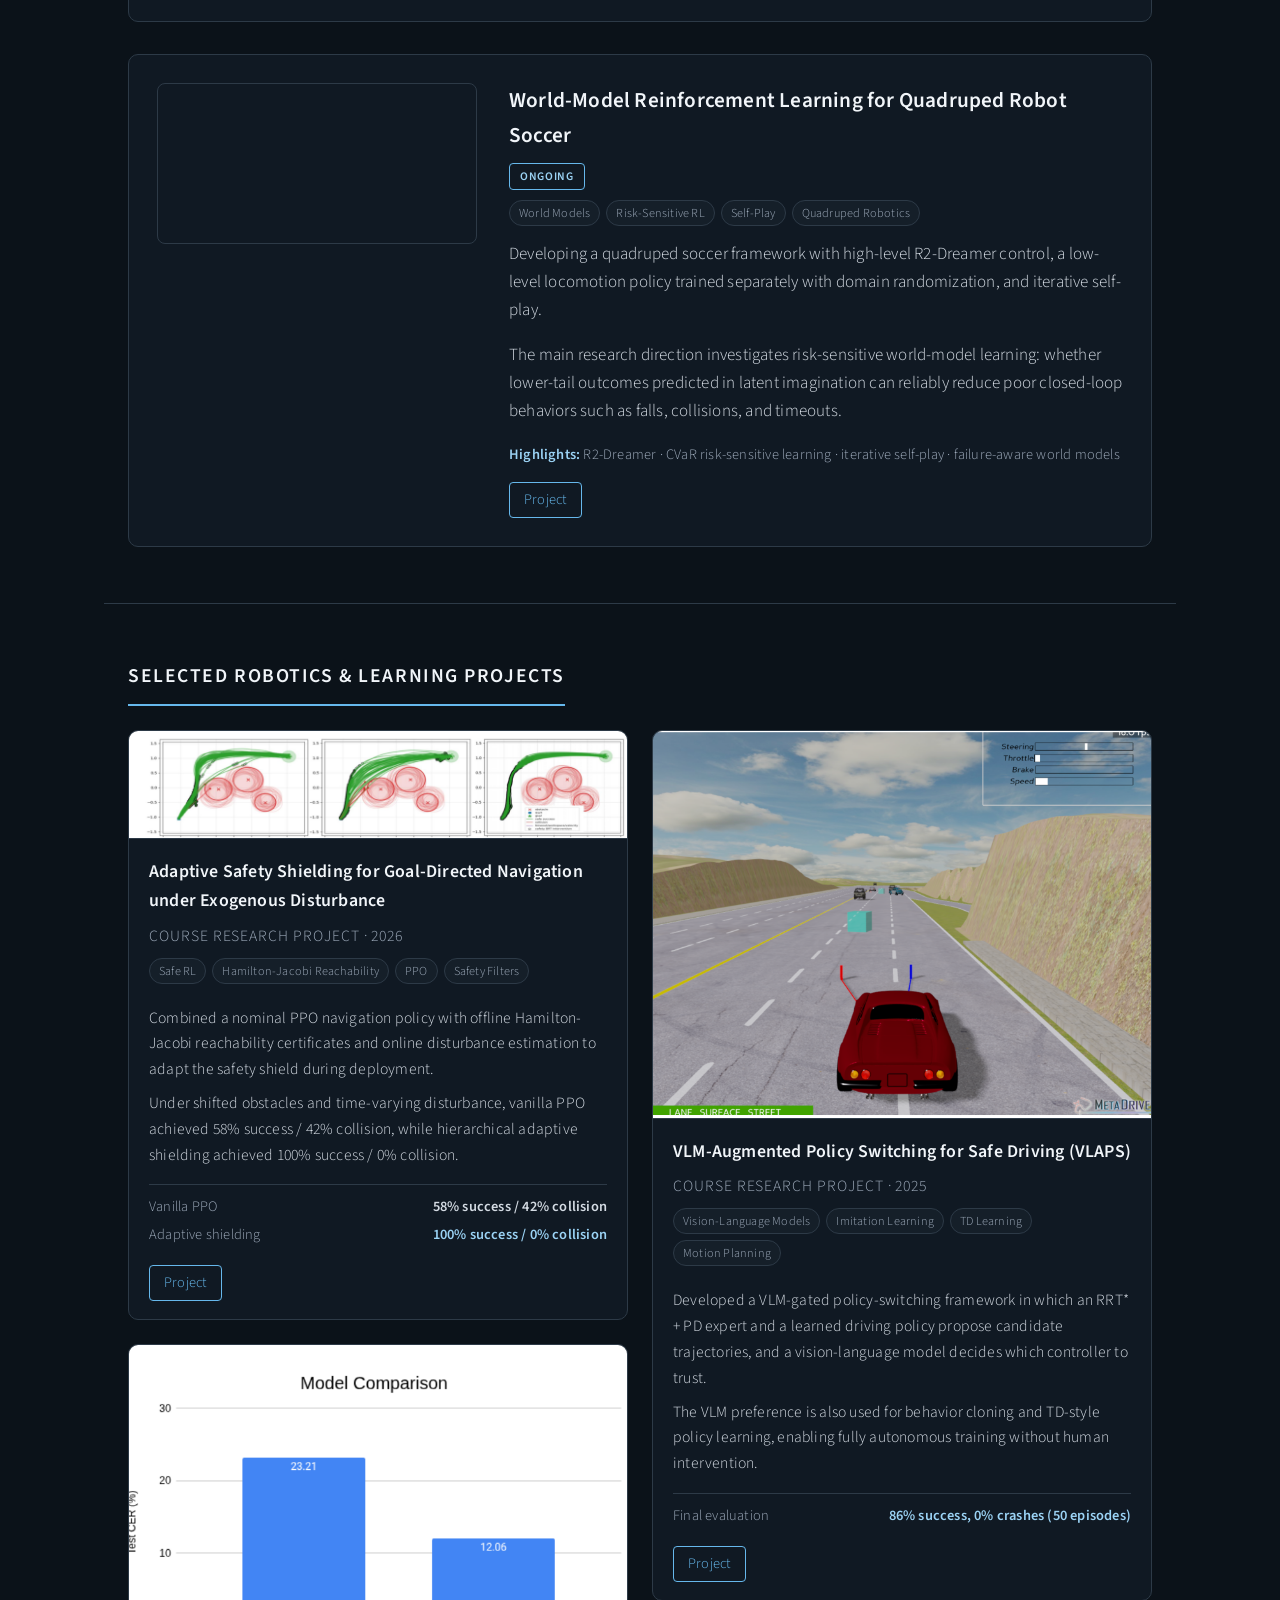
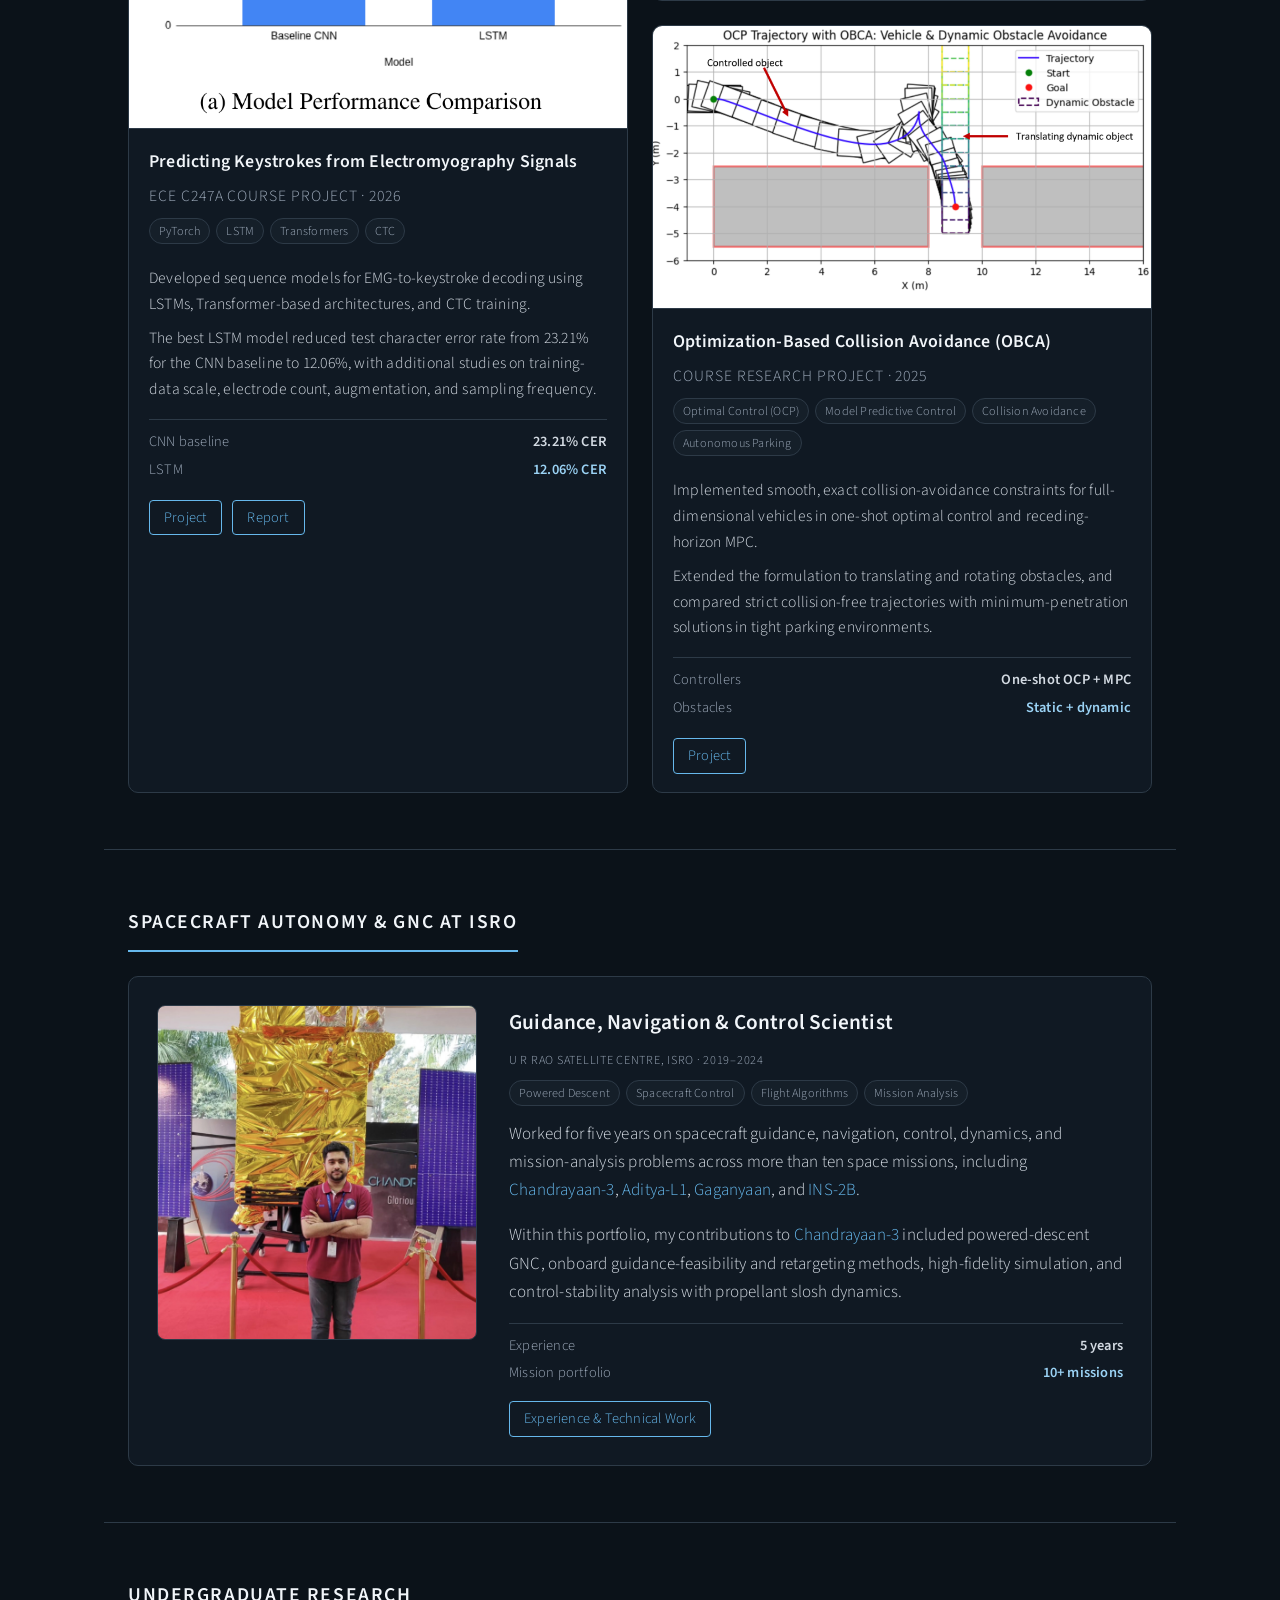
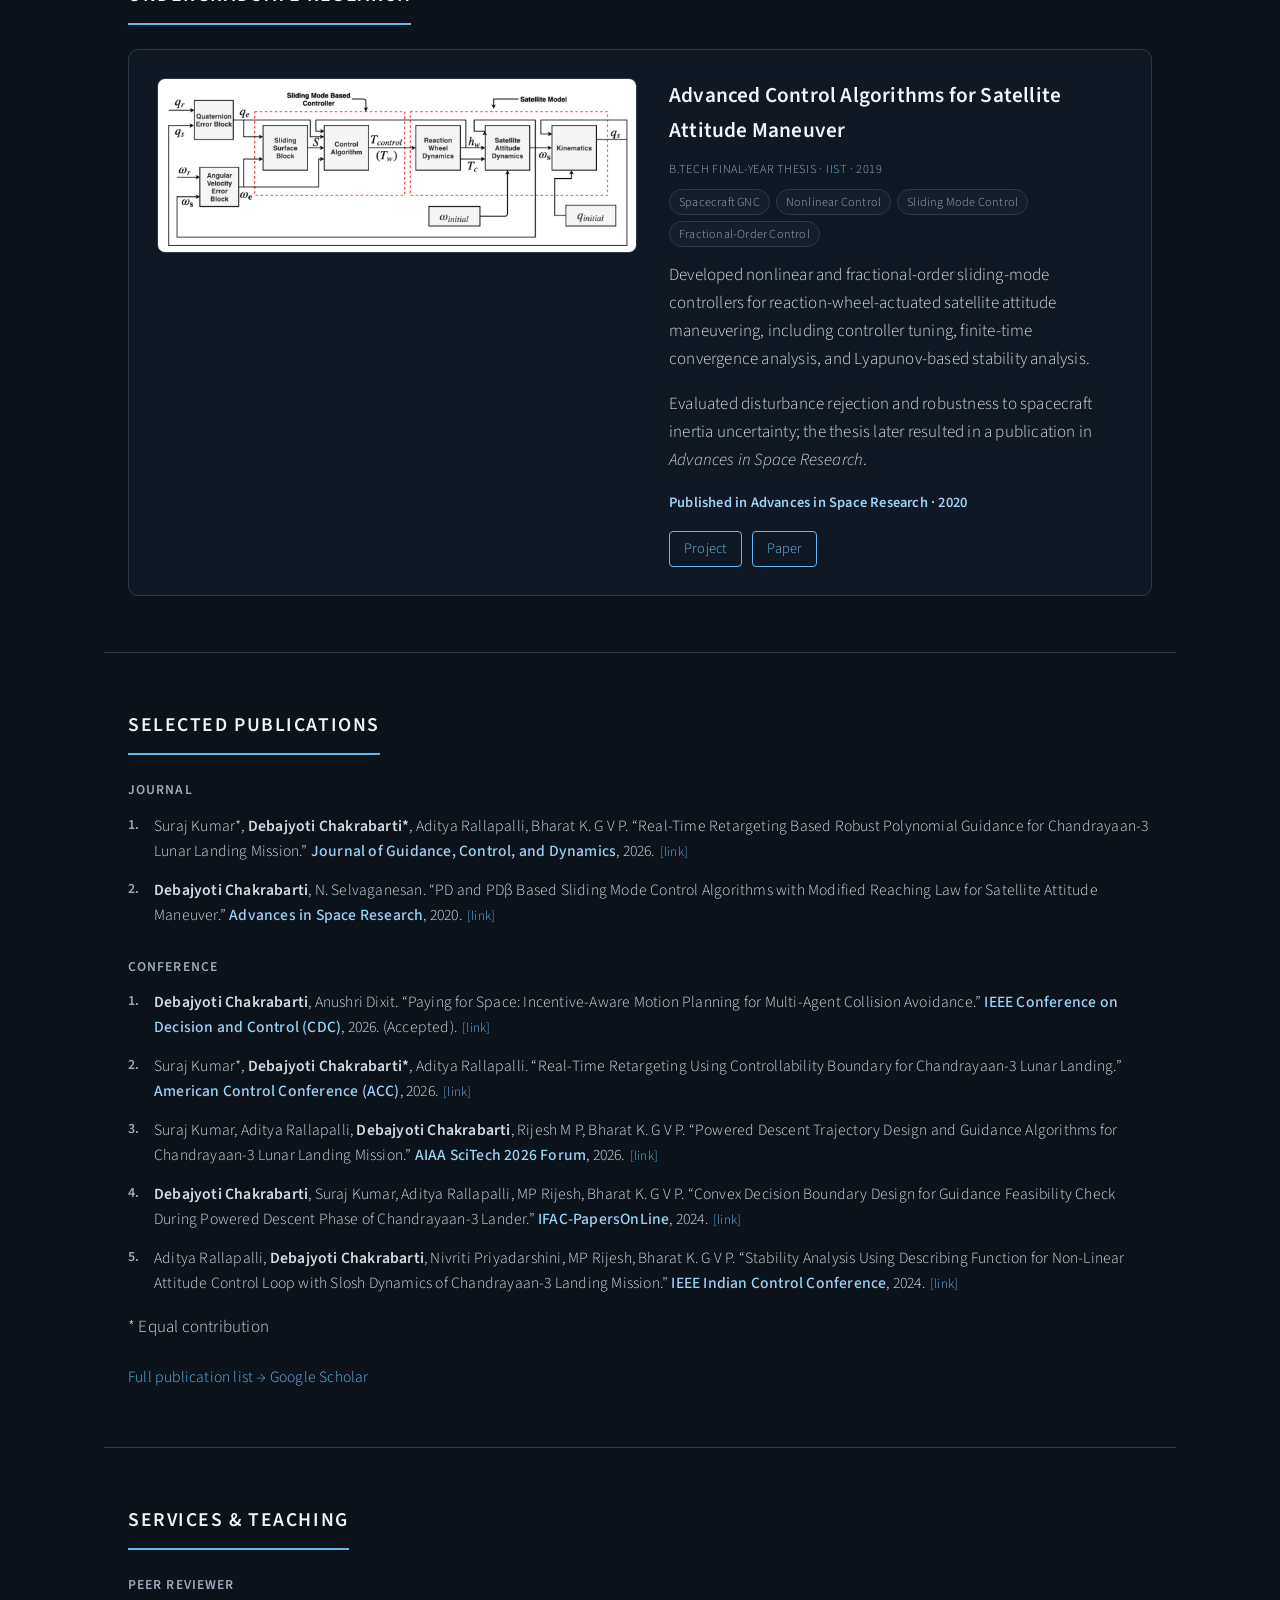
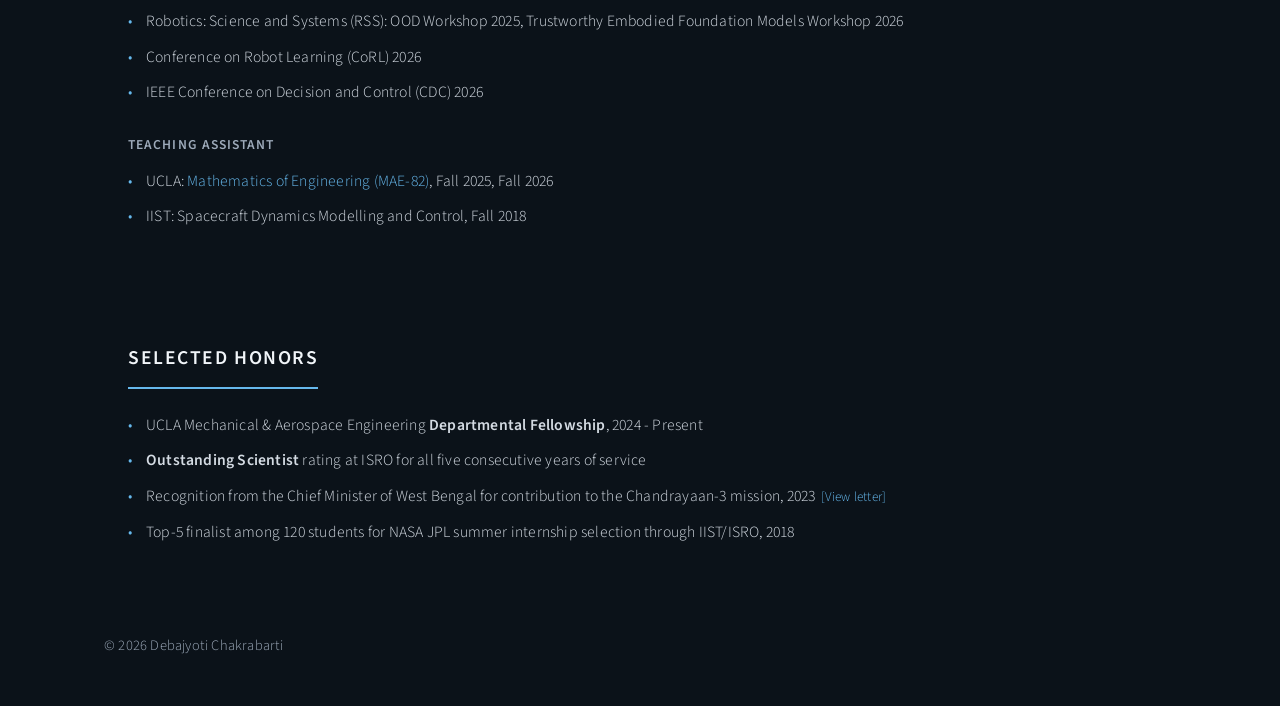
==== commit 550fd596: "Refine homepage autonomy tagline" ====
--- a/index.html
+++ b/index.html
@@ -41,7 +41,7 @@
                 <p class="sub-role">Robotics and Control &middot; <a
                         href="https://practice-lab-ucla.github.io/">PRACTICE Lab</a> &middot; Advised by Prof. <a
                         href="https://scholar.google.com/citations?user=ADThnCAAAAAJ&hl=en">Anushri Dixit</a> </p>
-                <p class="tagline">Safe autonomy&mdash;from learning-enabled robots to spacecraft.</p>
+                <p class="tagline">Safe autonomy&mdash;from learning-enabled robots to deep-space missions.</p>
 
                 <p>I am a PhD student in Aerospace Engineering at UCLA, advised by Prof.  <a href="https://practice-lab-ucla.github.io/people/anushri_dixit/">Anushri Dixit</a> in the
                     <a href="https://practice-lab-ucla.github.io/">PRACTICE (Probabilistic Robotics and Control Theory in Complex Environments) Lab</a>. My research focuses on safe and
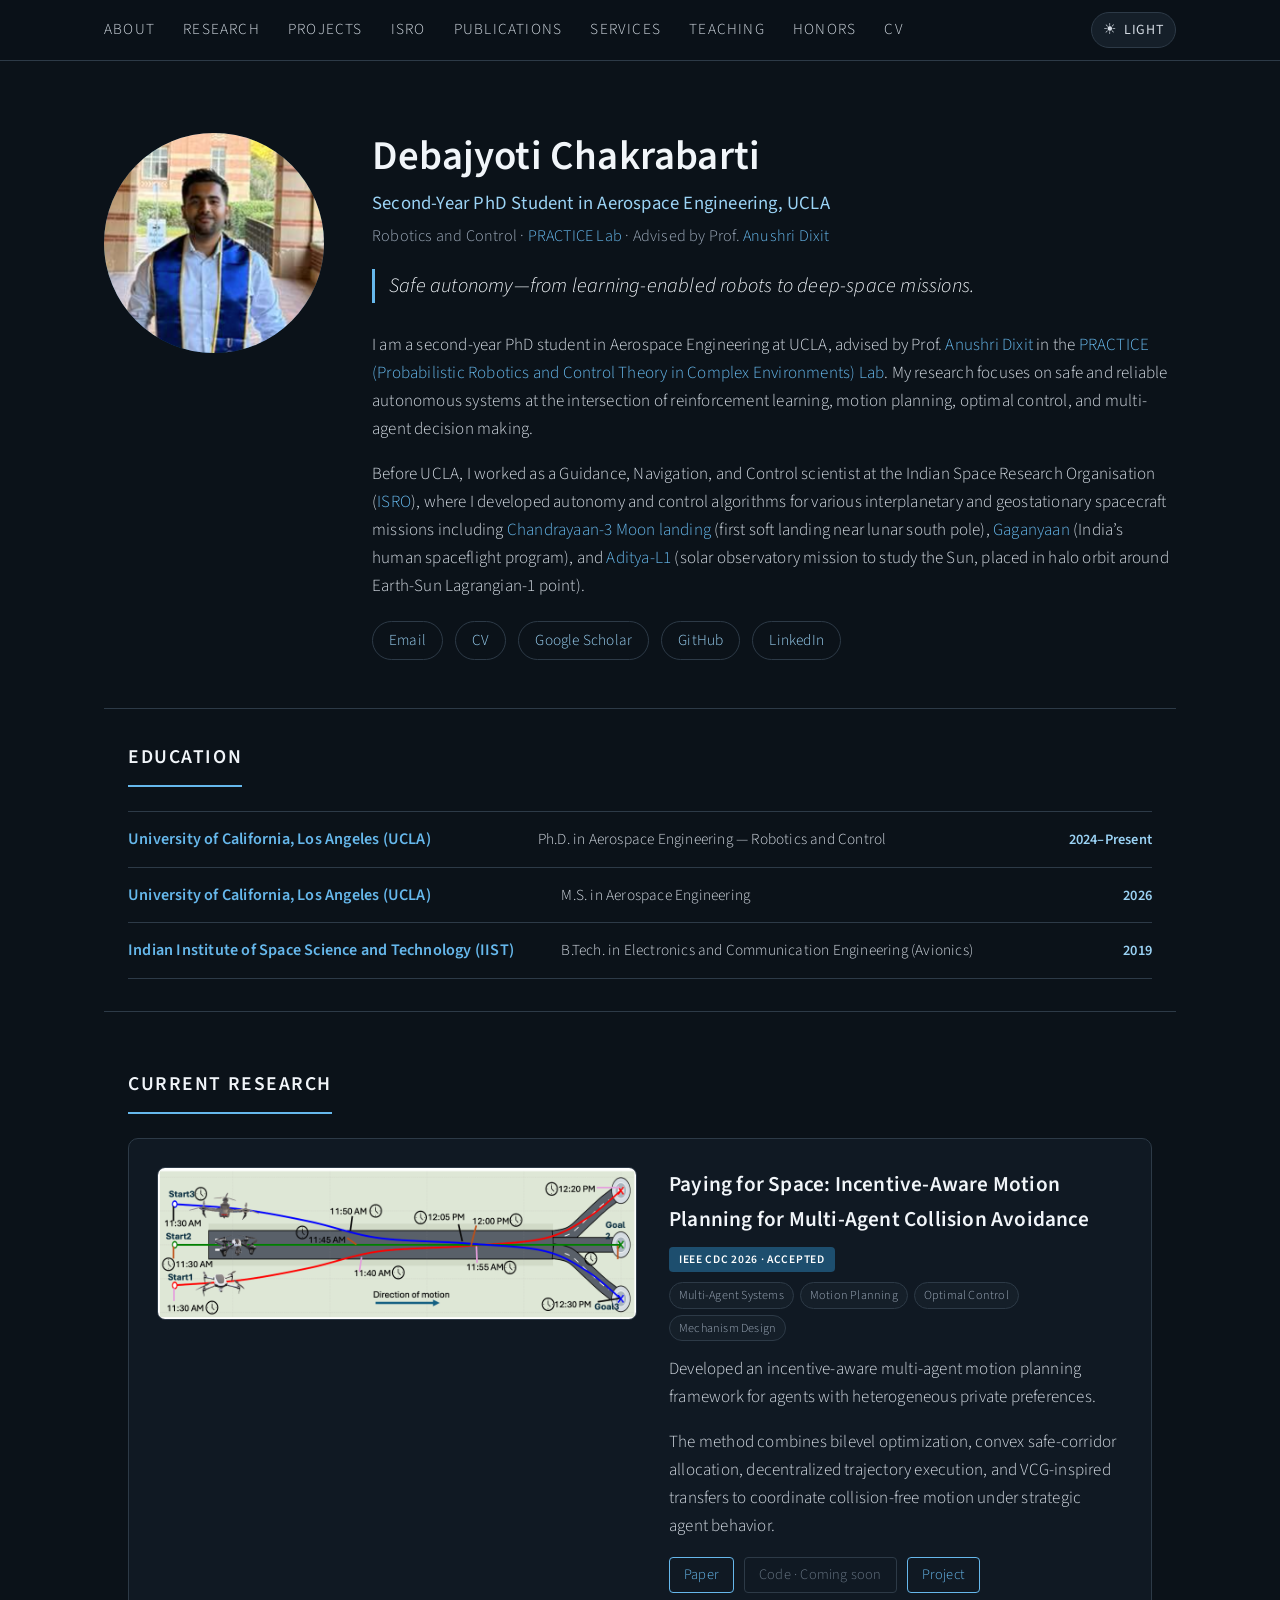
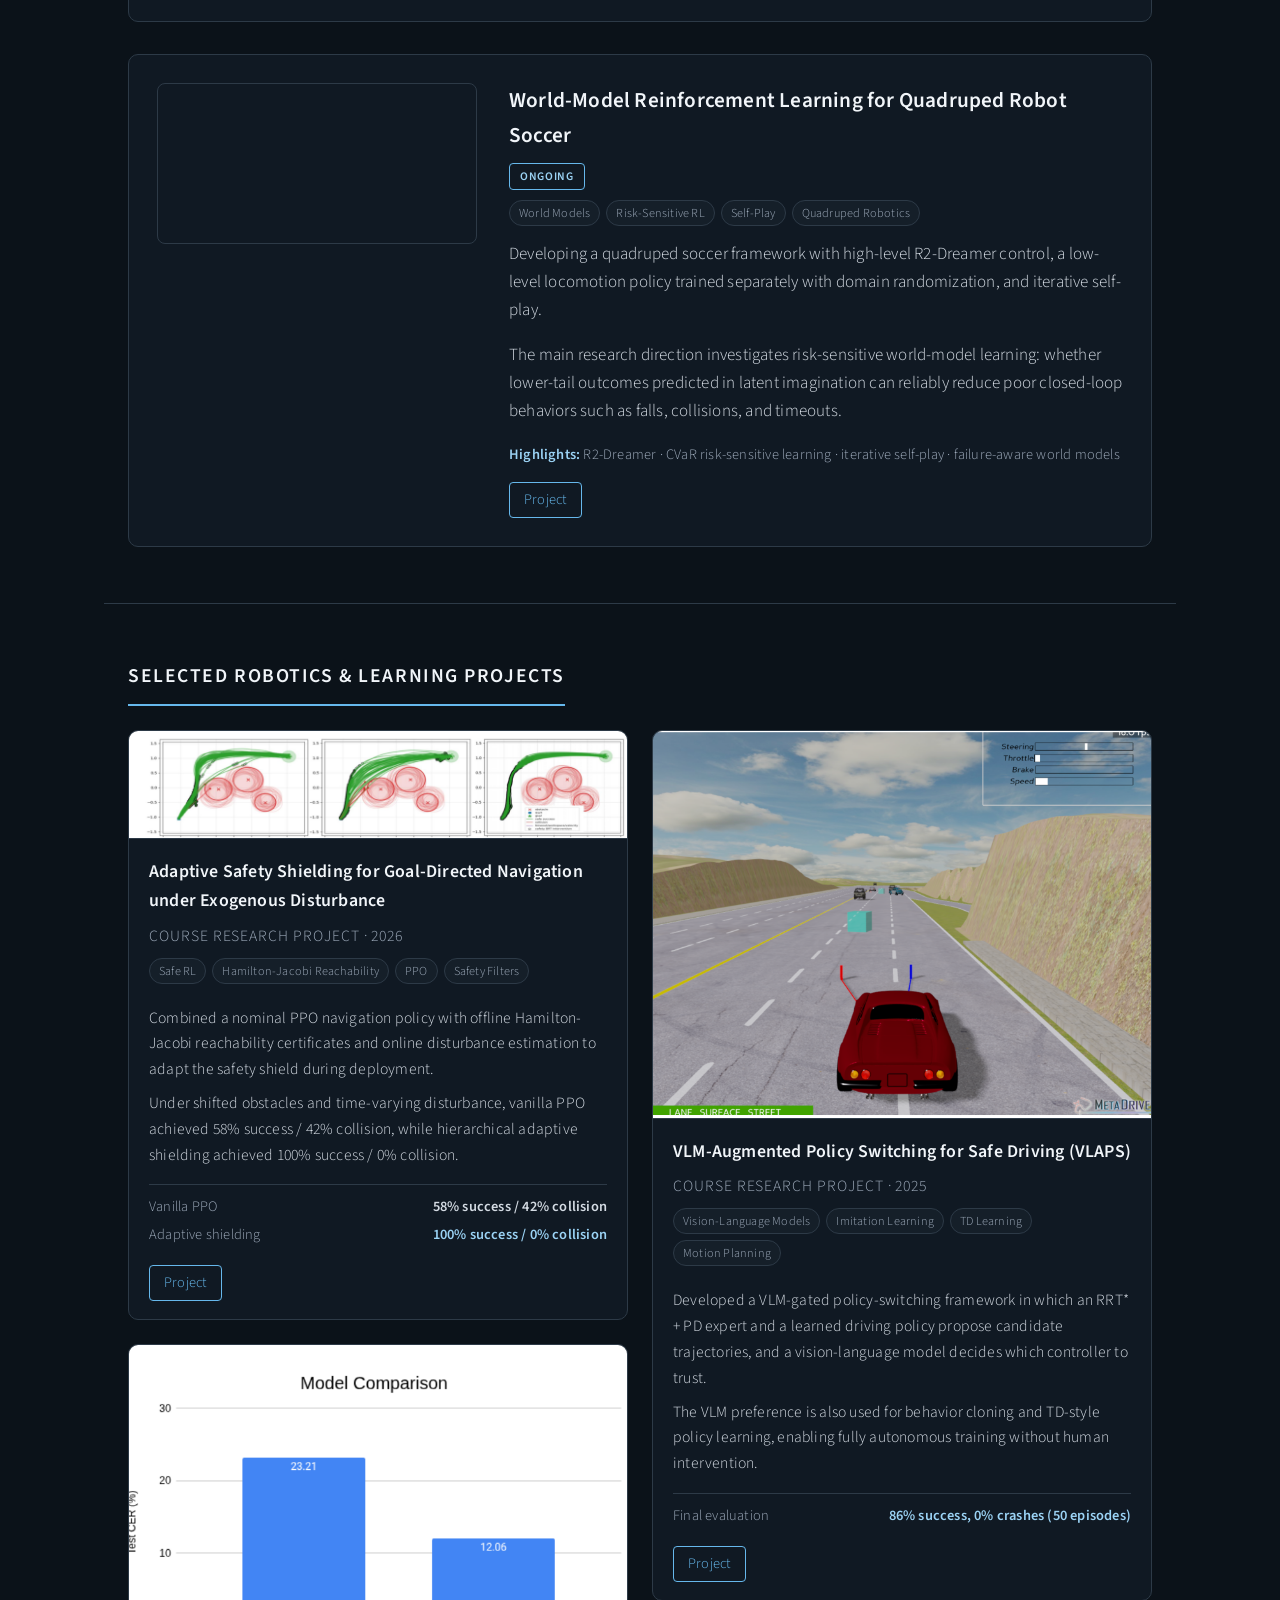
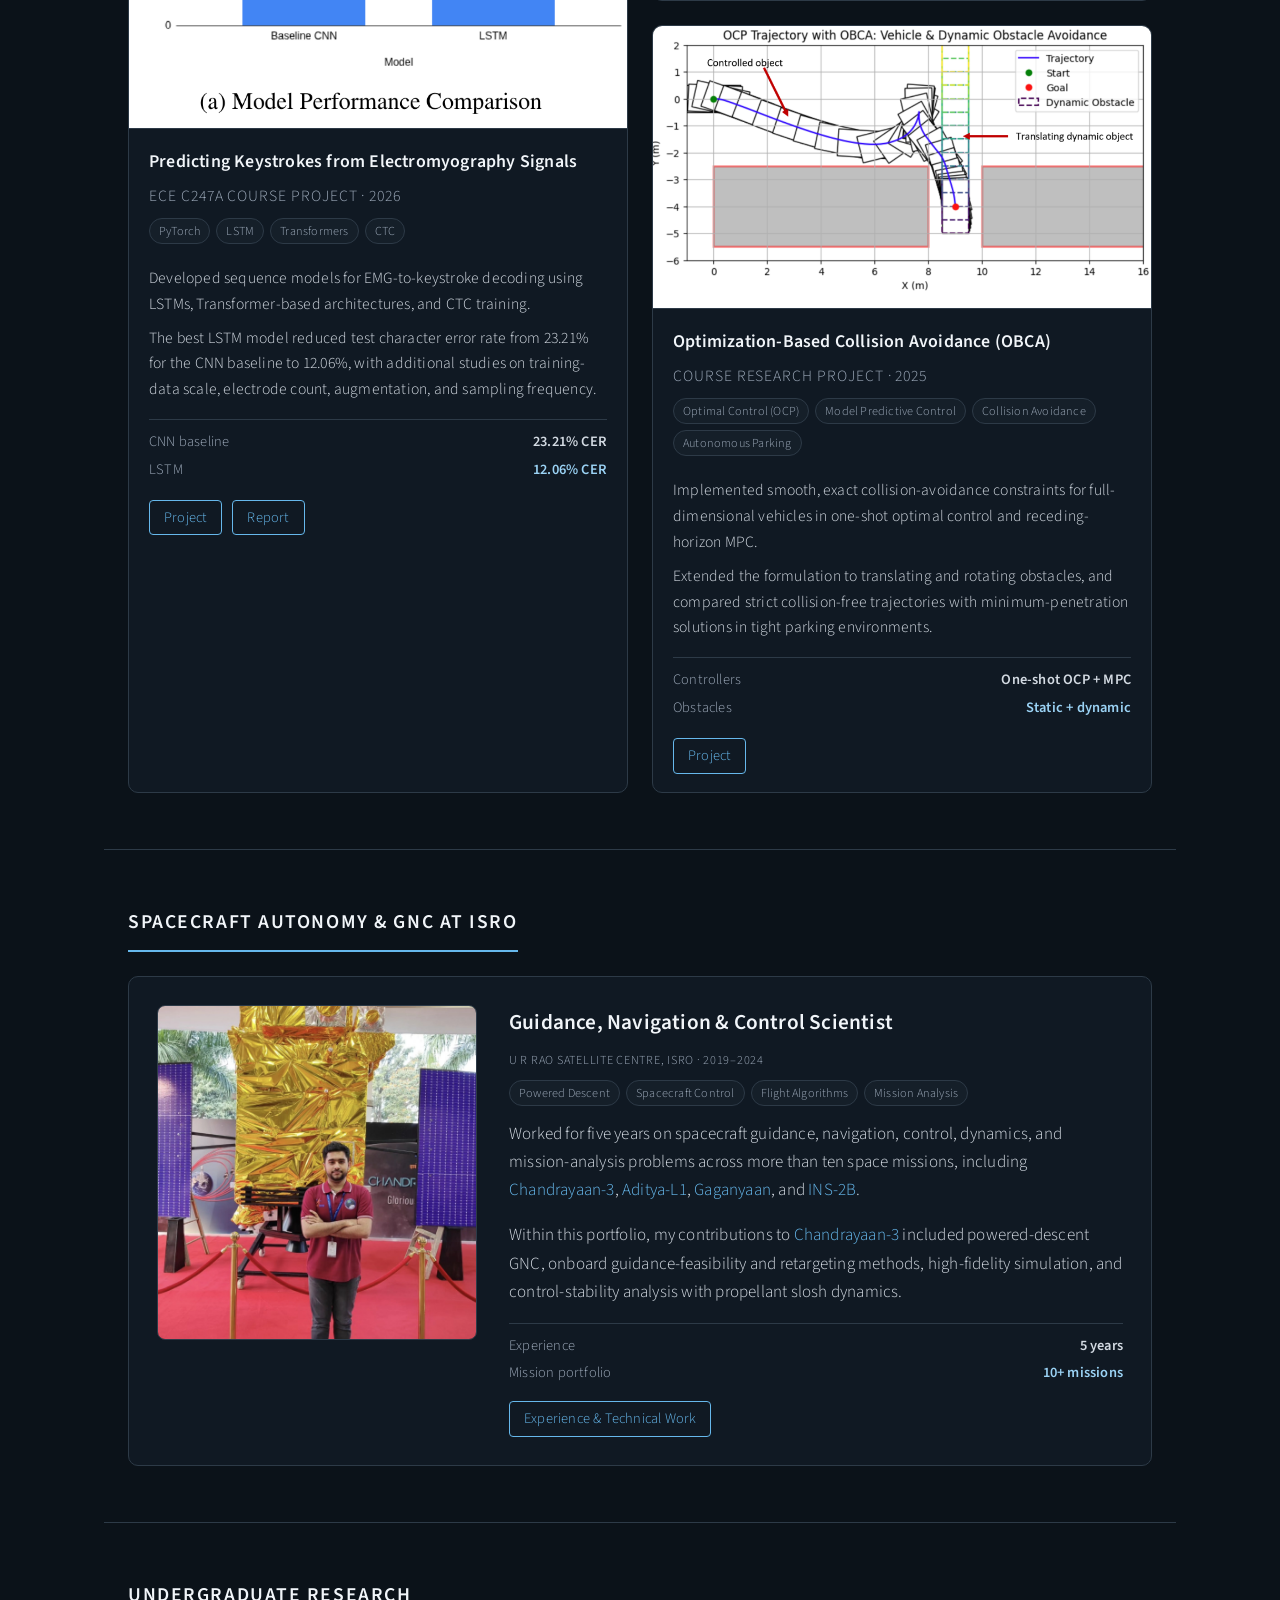
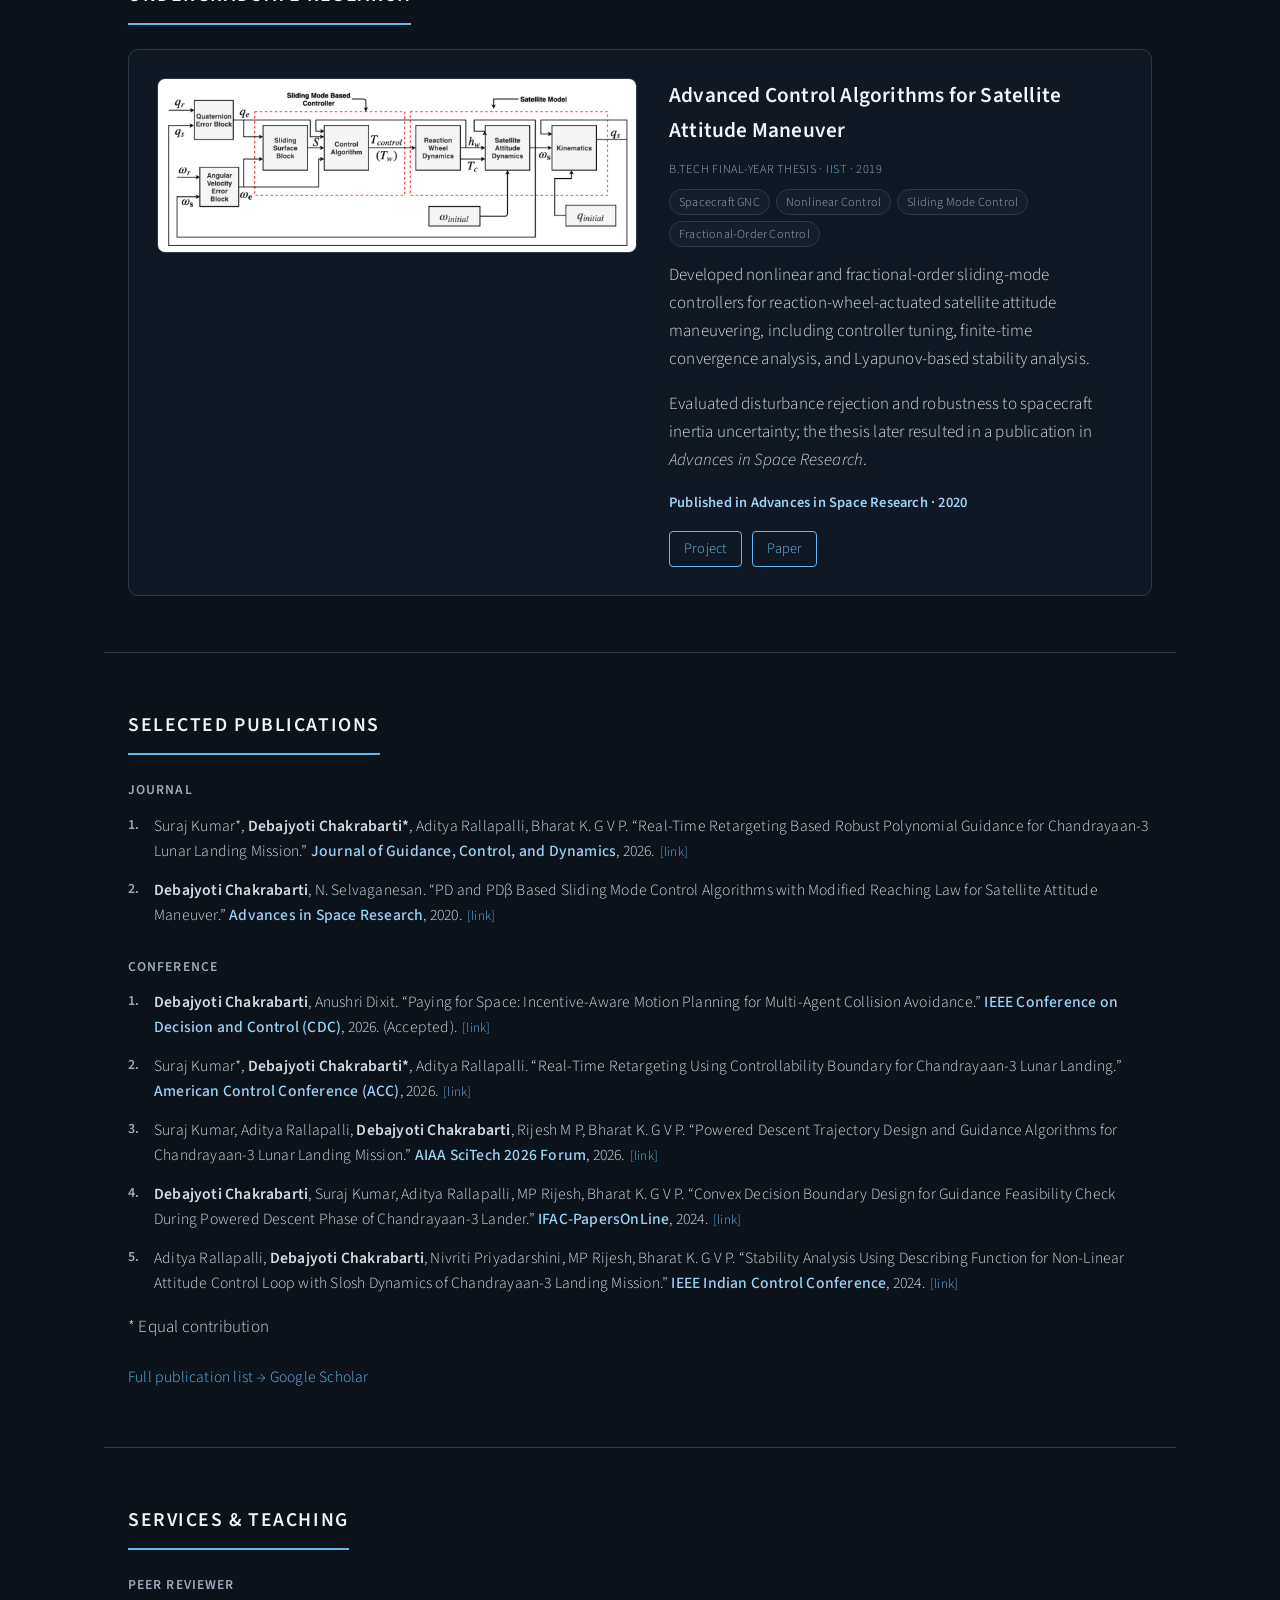
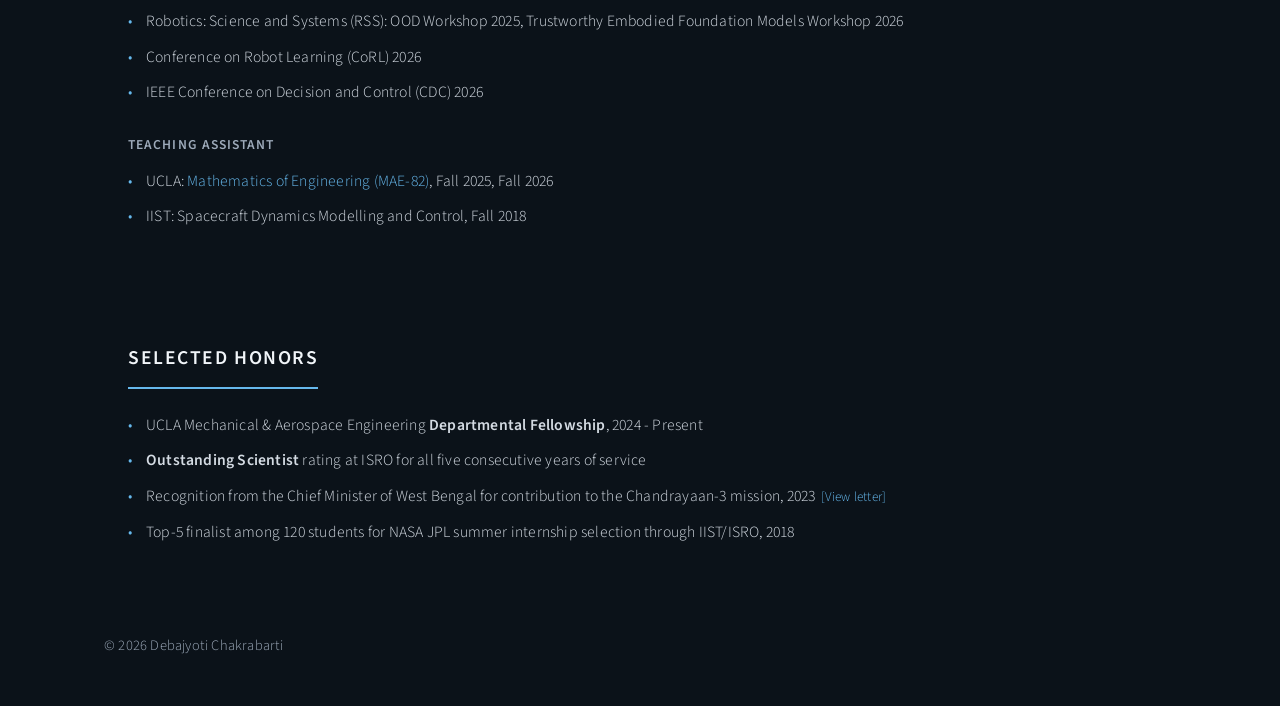
==== commit 14d0c711: "Set homepage PhD year to second" ====
--- a/index.html
+++ b/index.html
@@ -37,13 +37,13 @@
                     alt="Debajyoti Chakrabarti" class="avatar-img" /></div>
             <div class="hero-content">
                 <h1>Debajyoti Chakrabarti</h1>
-                <p class="role">PhD Student in Aerospace Engineering, UCLA</p>
+                <p class="role">Second-Year PhD Student in Aerospace Engineering, UCLA</p>
                 <p class="sub-role">Robotics and Control &middot; <a
                         href="https://practice-lab-ucla.github.io/">PRACTICE Lab</a> &middot; Advised by Prof. <a
                         href="https://scholar.google.com/citations?user=ADThnCAAAAAJ&hl=en">Anushri Dixit</a> </p>
                 <p class="tagline">Safe autonomy&mdash;from learning-enabled robots to deep-space missions.</p>
 
-                <p>I am a PhD student in Aerospace Engineering at UCLA, advised by Prof.  <a href="https://practice-lab-ucla.github.io/people/anushri_dixit/">Anushri Dixit</a> in the
+                <p>I am a second-year PhD student in Aerospace Engineering at UCLA, advised by Prof.  <a href="https://practice-lab-ucla.github.io/people/anushri_dixit/">Anushri Dixit</a> in the
                     <a href="https://practice-lab-ucla.github.io/">PRACTICE (Probabilistic Robotics and Control Theory in Complex Environments) Lab</a>. My research focuses on safe and
                     reliable autonomous systems at the intersection
                     of reinforcement learning, motion planning, optimal control, and multi-agent decision making.</p>
--- a/assets/css/style.css
+++ b/assets/css/style.css
@@ -689,6 +689,16 @@
         padding: 48px 0 32px 0;
     }
 
+    .hero-content {
+        width: 100%;
+        max-width: 100%;
+    }
+
+    .hero h1 {
+        font-size: 2em;
+        overflow-wrap: anywhere;
+    }
+
     .contact-row {
         justify-content: center;
     }
@@ -698,9 +708,19 @@
     }
 
     .nav {
-        gap: 16px;
+        justify-content: center;
+        gap: 10px 14px;
         height: auto;
         padding: 12px 0;
+    }
+
+    .nav a,
+    .nav .nav-disabled {
+        font-size: 0.82em;
+    }
+
+    .theme-toggle {
+        margin-left: 0;
     }
 
     .section {
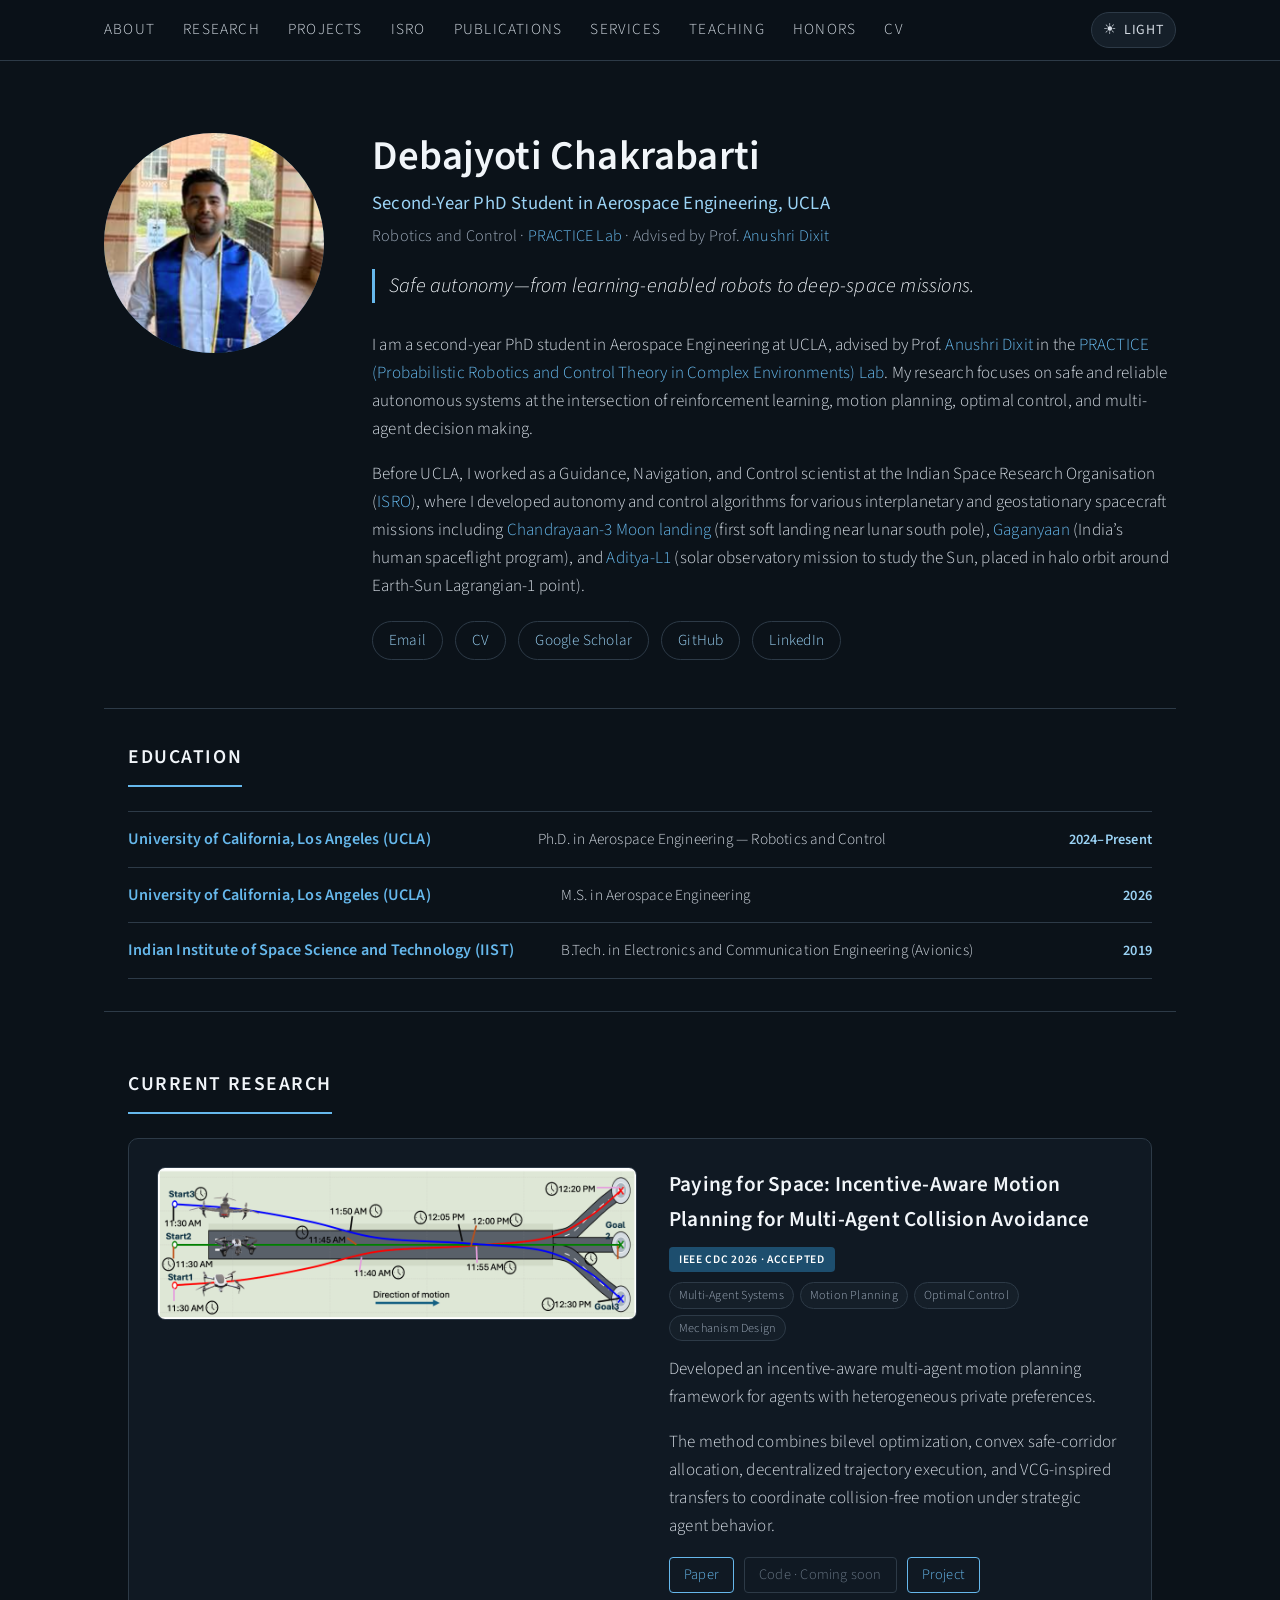
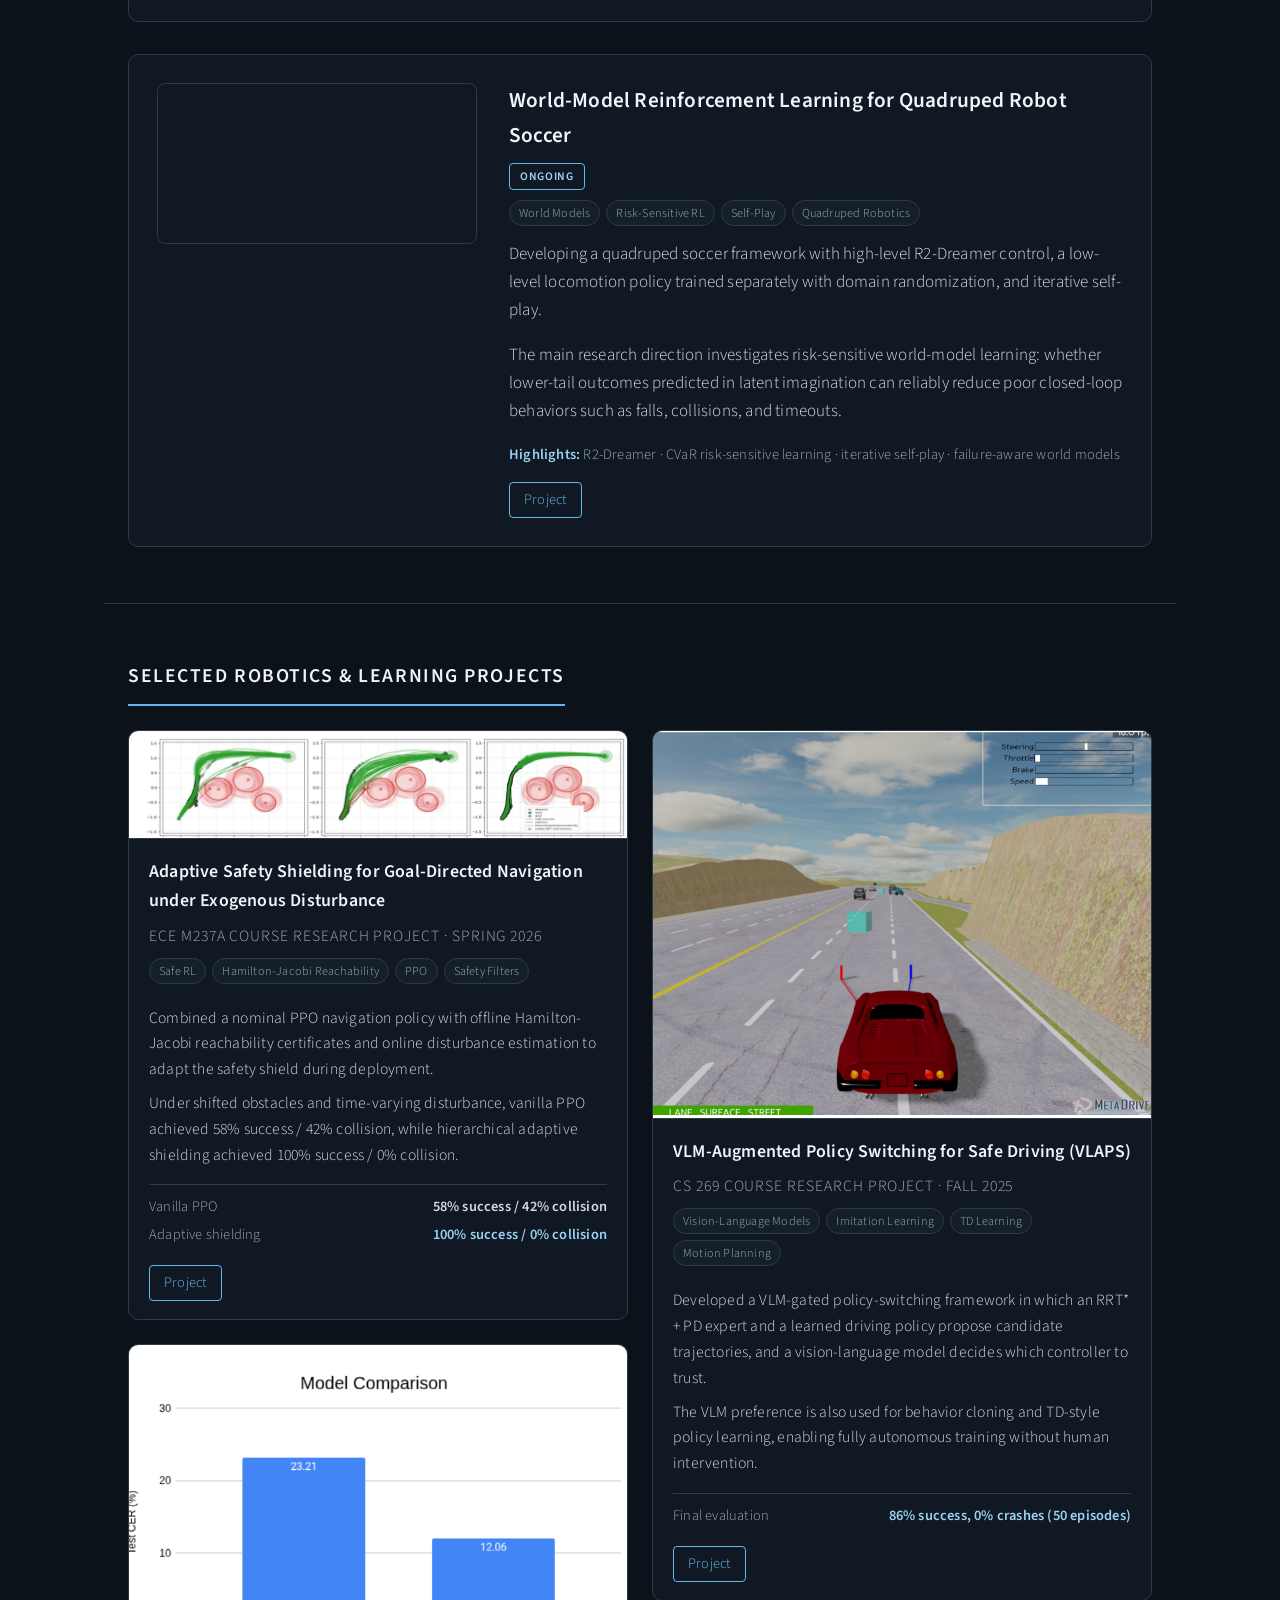
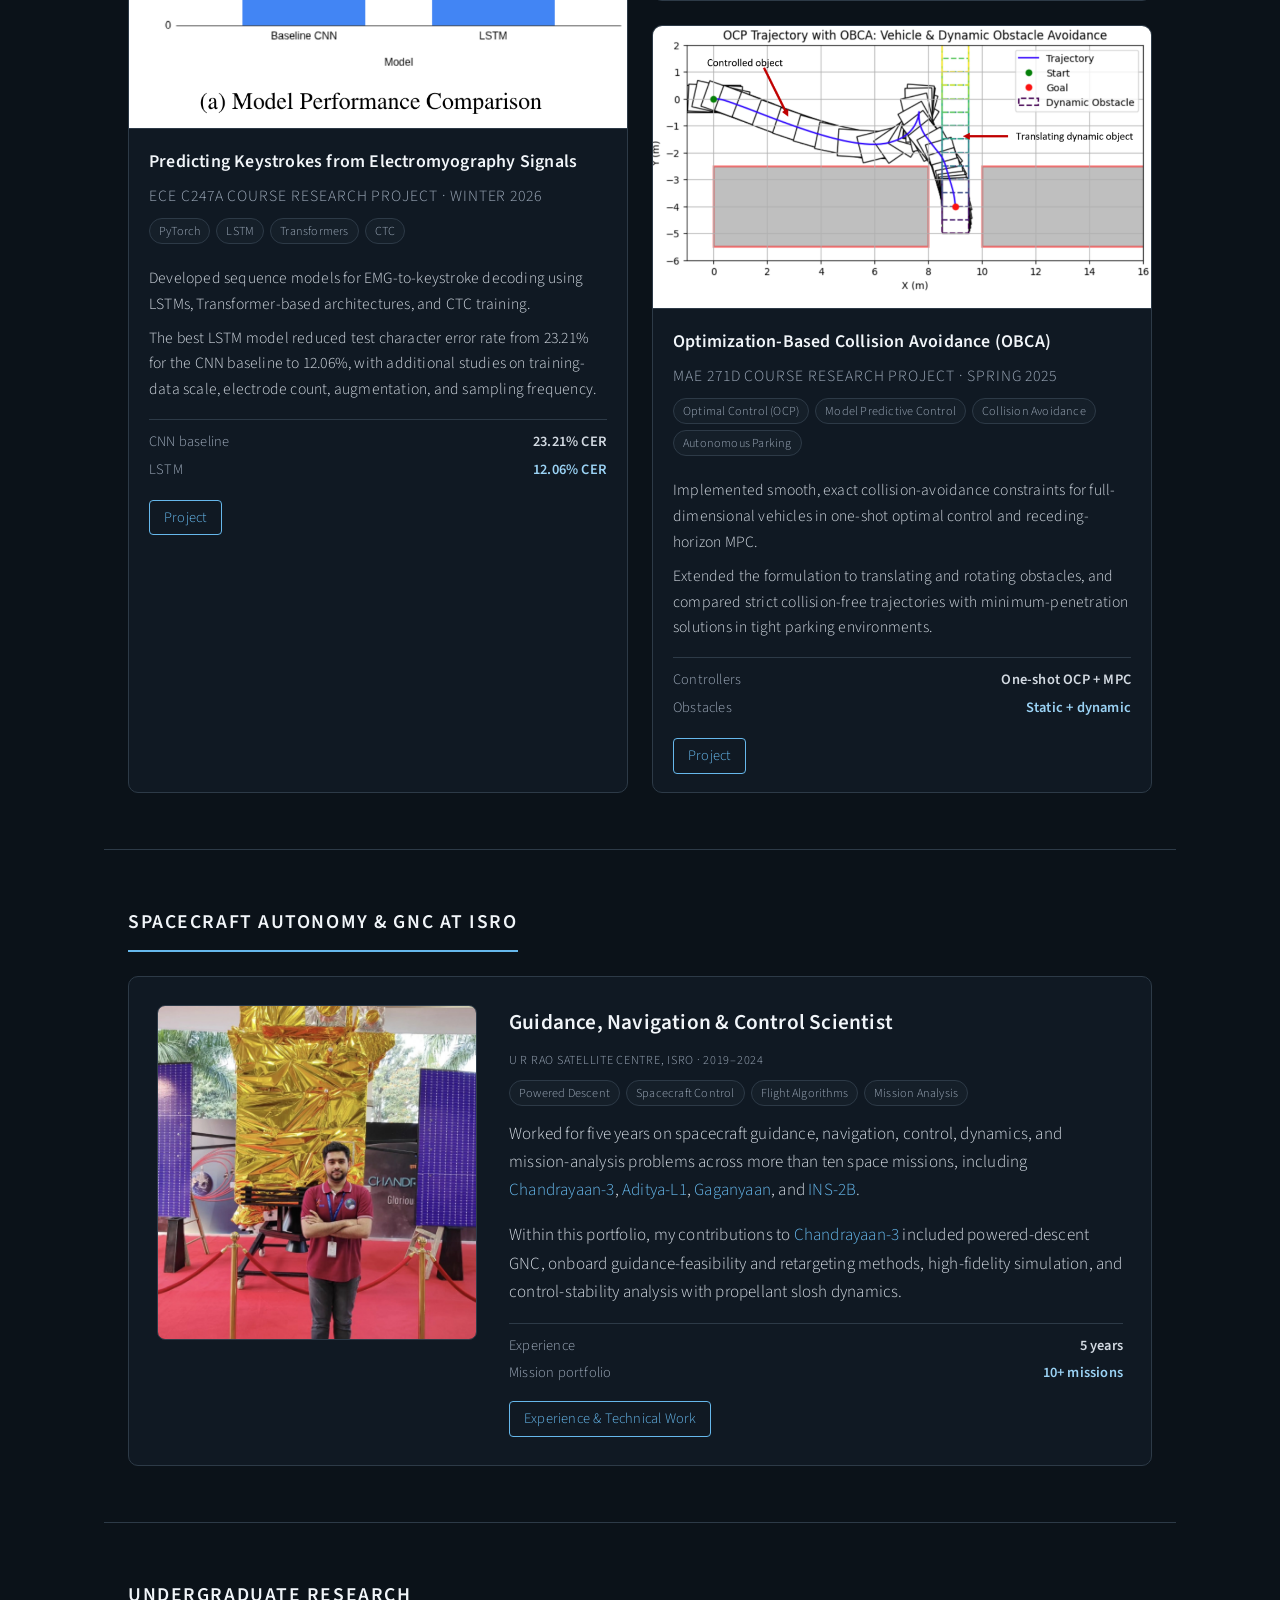
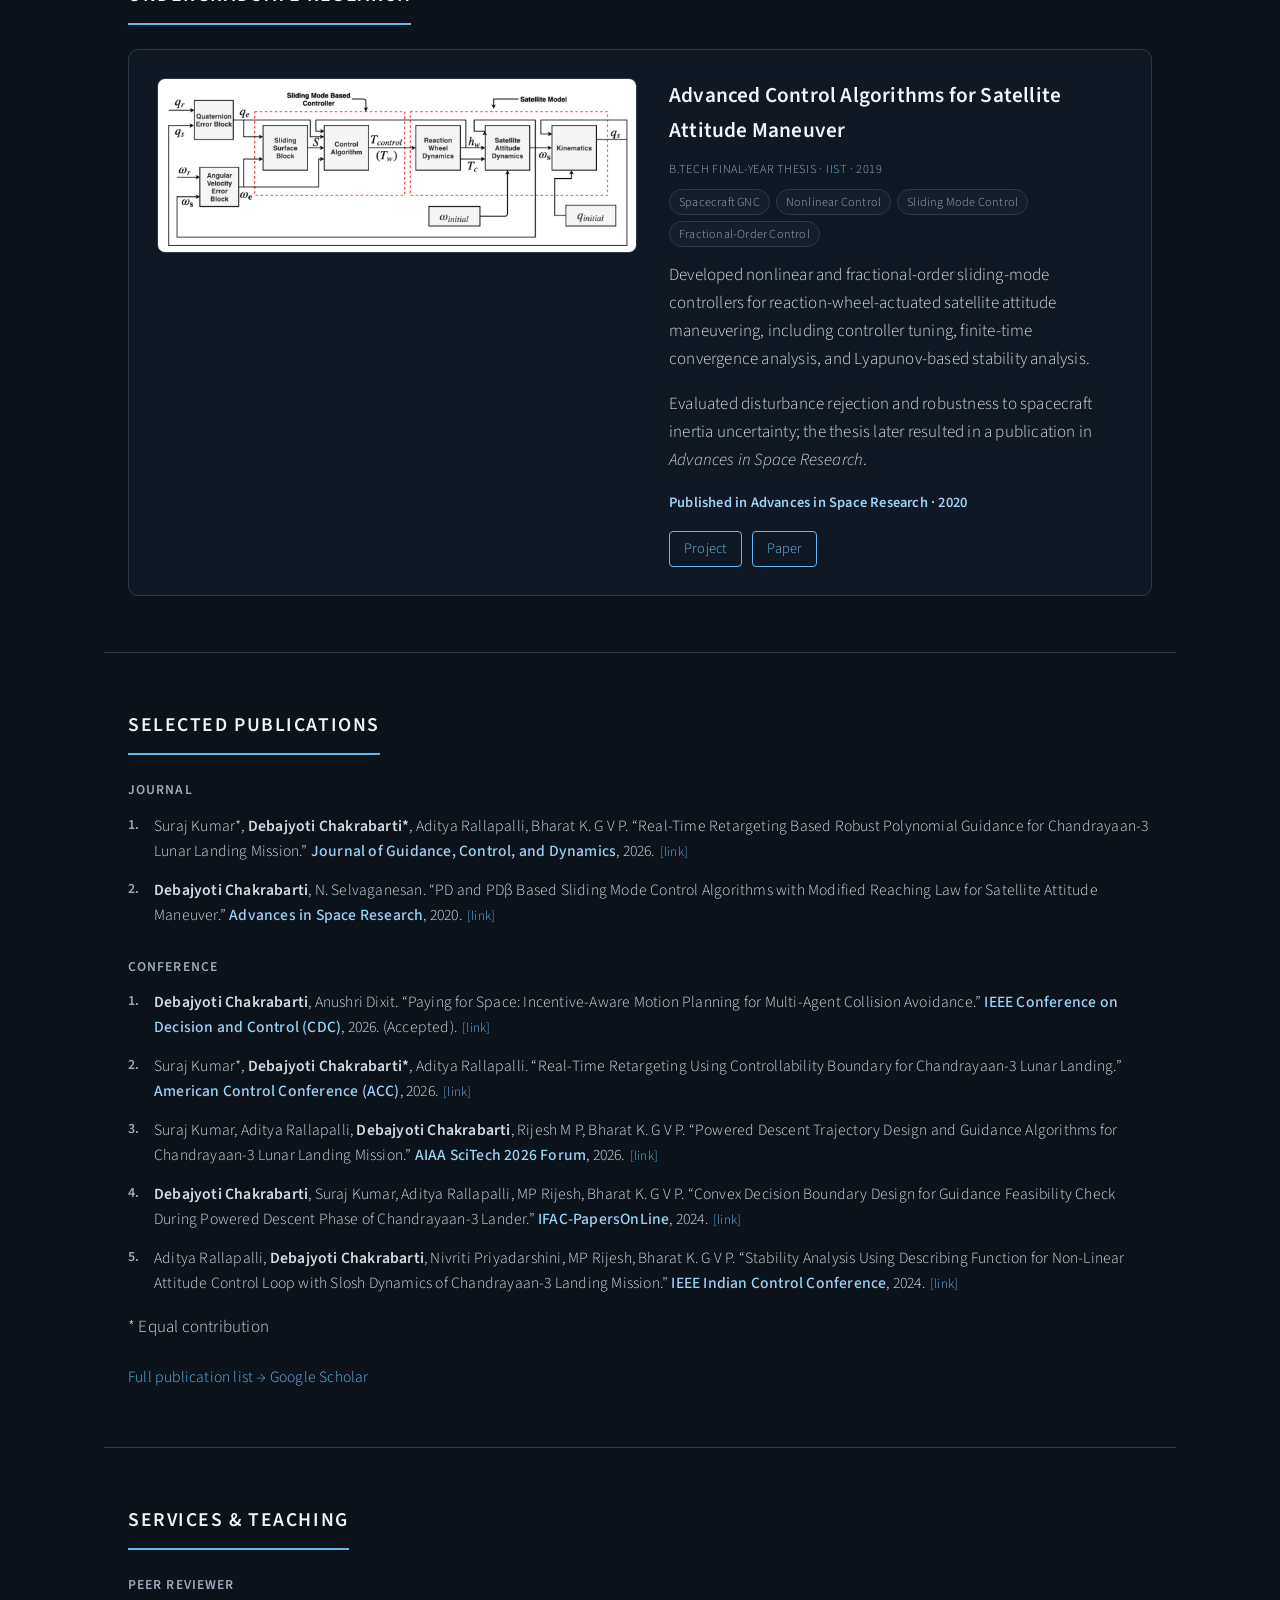
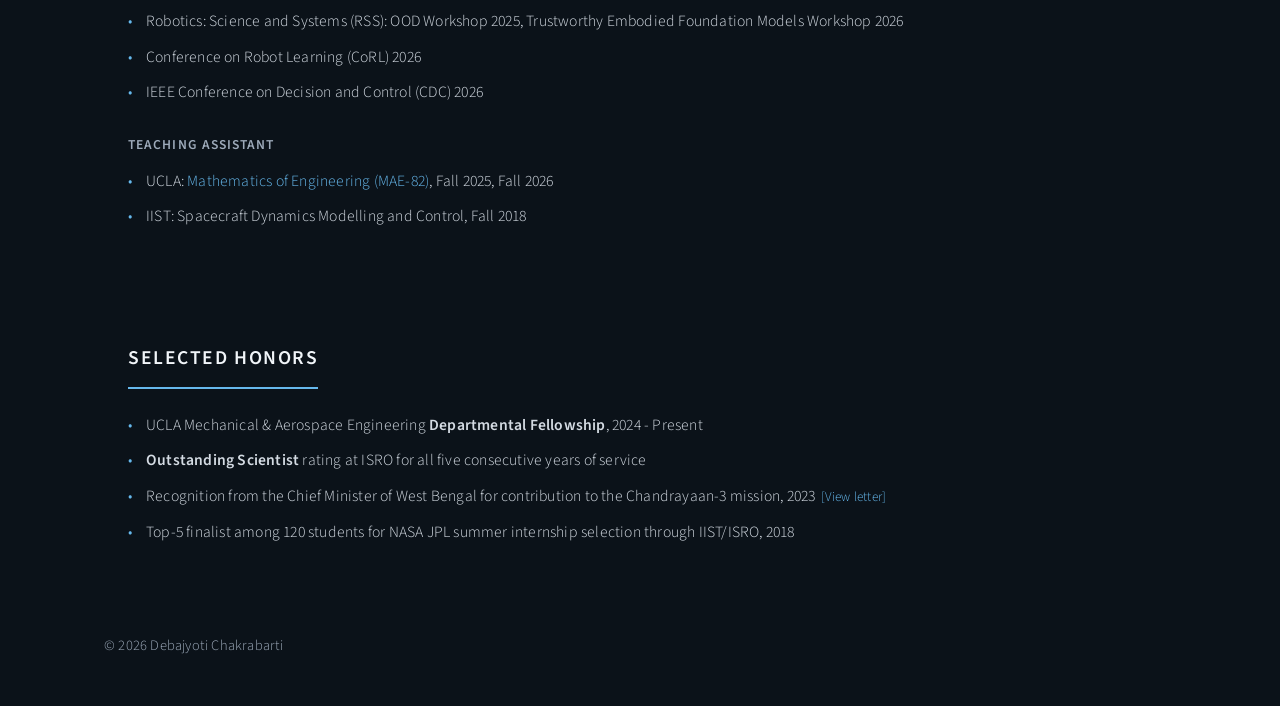
==== commit 63d3942b: "Update course project labels and adaptive shielding code links" ====
--- a/index.html
+++ b/index.html
@@ -120,7 +120,7 @@
                             decentralized trajectory execution, and VCG-inspired transfers to coordinate
                             collision-free motion under strategic agent behavior.</p>
                         <div class="btn-row">
-                            <a class="btn-link" href="assets/papers/Chakrabarti_Dixit_CDC2026_PayingForSpace.pdf"
+                            <a class="btn-link" href="https://arxiv.org/abs/2609.23256"
                                 target="_blank" rel="noopener">Paper</a>
                             <a href="#" class="btn-link disabled" onclick="alert('Coming soon'); return false;">Code
                                 &middot; Coming soon</a>
@@ -176,7 +176,7 @@
                         alt="Comparison of low-disturbance BRT, switching BRT, and hierarchical BRT safety-shielding trajectories" />
                     <div class="project-card-body">
                         <h3>Adaptive Safety Shielding for Goal-Directed Navigation under Exogenous Disturbance</h3>
-                        <p class="status-line">Course Research Project &middot; 2026</p>
+                        <p class="status-line">ECE M237A Course Research Project &middot; Spring 2026</p>
                         <div class="tag-row">
                             <span class="tag">Safe RL</span>
                             <span class="tag">Hamilton-Jacobi Reachability</span>
@@ -206,7 +206,7 @@
                         alt="Bar chart comparing test character error rate: 23.21% for the CNN baseline versus 12.06% for the LSTM model" />
                     <div class="project-card-body">
                         <h3>Predicting Keystrokes from Electromyography Signals</h3>
-                        <p class="status-line">ECE C247A Course Project &middot; 2026</p>
+                        <p class="status-line">ECE C247A Course Research Project &middot; Winter 2026</p>
                         <div class="tag-row">
                             <span class="tag">PyTorch</span>
                             <span class="tag">LSTM</span>
@@ -226,8 +226,6 @@
                         </div>
                         <div class="btn-row" style="margin-top: 10px;">
                             <a class="btn-link" href="projects/emg-keystrokes.html">Project</a>
-                            <a class="btn-link" href="assets/docs/projects/emg_keystrokes/report.pdf"
-                                target="_blank" rel="noopener">Report</a>
                         </div>
                     </div>
                 </article>
@@ -240,7 +238,7 @@
                         alt="Expert (red) and learner (blue) trajectory rollouts overlaid on the ego-view before VLM evaluation" />
                     <div class="project-card-body">
                         <h3>VLM-Augmented Policy Switching for Safe Driving (VLAPS)</h3>
-                        <p class="status-line">Course Research Project &middot; 2025</p>
+                        <p class="status-line">CS 269 Course Research Project &middot; Fall 2025</p>
                         <div class="tag-row">
                             <span class="tag">Vision-Language Models</span>
                             <span class="tag">Imitation Learning</span>
@@ -268,7 +266,7 @@
                         alt="Optimization-based vehicle trajectory navigating around a translating obstacle into a reverse-parking space" />
                     <div class="project-card-body">
                         <h3>Optimization-Based Collision Avoidance (OBCA)</h3>
-                        <p class="status-line">Course Research Project &middot; 2025</p>
+                        <p class="status-line">MAE 271D Course Research Project &middot; Spring 2025</p>
                         <div class="tag-row">
                             <span class="tag">Optimal Control (OCP)</span>
                             <span class="tag">Model Predictive Control</span>
@@ -410,7 +408,7 @@
                     Motion Planning for Multi-Agent Collision Avoidance.&rdquo;
                     <span class="pub-venue">IEEE Conference on Decision and Control (CDC)</span>, 2026.
                     (Accepted).
-                    <a href="assets/papers/Chakrabarti_Dixit_CDC2026_PayingForSpace.pdf" class="pub-link"
+                    <a href="https://arxiv.org/abs/2609.23256" class="pub-link"
                         target="_blank" rel="noopener">[link]</a>
                 </li>
                 <li>Suraj Kumar*, <strong>Debajyoti Chakrabarti*</strong>, Aditya Rallapalli. &ldquo;Real-Time
